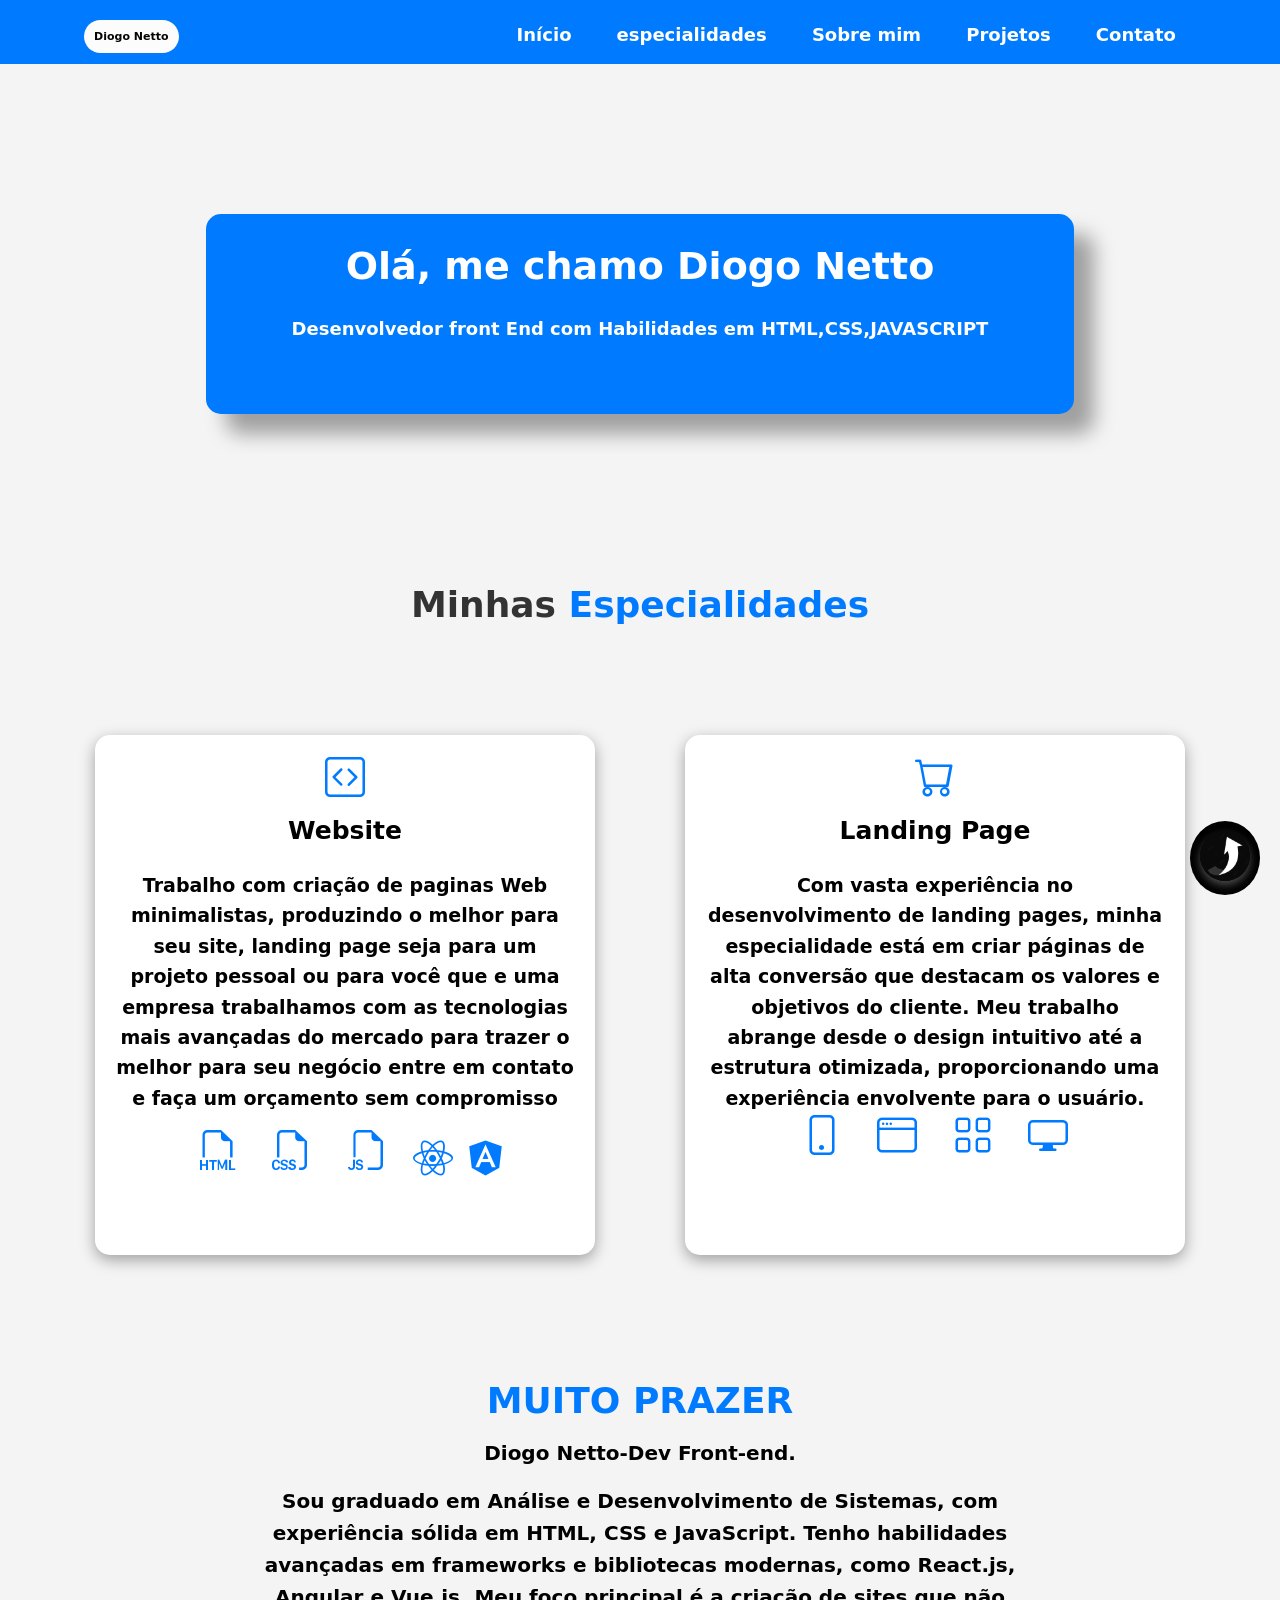
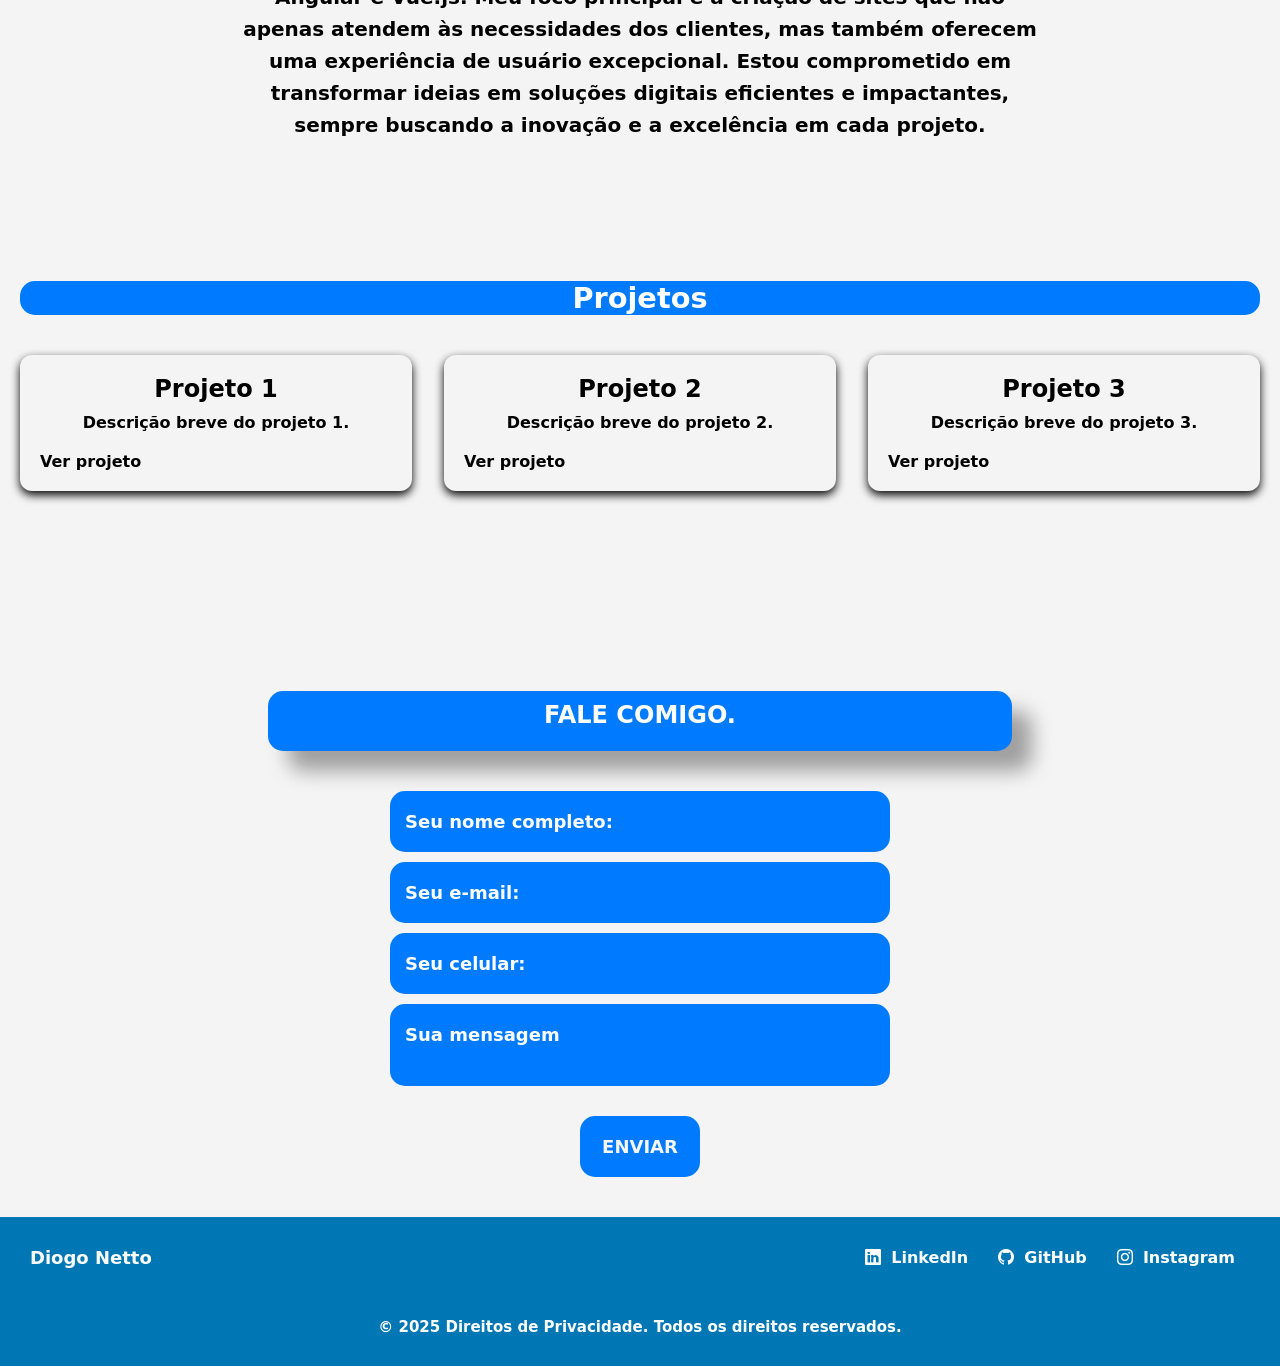
==== index.html @ 12821ee7 "Commit inicial" ====
<!DOCTYPE html>
<html lang="pt-br">
<head>
    <meta charset="UTF-8">
    <meta name="viewport" content="width=device-width, initial-scale=1.0">
    <meta name="description" content="Portfólio de [Seu Nome] - Desenvolvedor Web Front-end especializado em HTML5, CSS3, JavaScript e React">
<meta name="keywords" content="desenvolvedor web, front-end, HTML, CSS, JavaScript, React, portfólio">
<meta name="author" content="[Seu Nome]">

<!-- Open Graph Meta Tags -->
<meta property="og:title" content="Portfólio - [Seu Nome] | Desenvolvedor Web">
<meta property="og:description" content="Conheça meus projetos e habilidades em desenvolvimento web front-end">
<meta property="og:image" content="URL_da_imagem_de_preview">
<meta property="og:url" content="URL_do_seu_portfolio">
<meta property="og:type" content="website">

<!-- Twitter Card Meta Tags -->
<meta name="twitter:card" content="summary_large_image">
<meta name="twitter:title" content="Portfólio - [Seu Nome] | Desenvolvedor Web">
<meta name="twitter:description" content="Conheça meus projetos e habilidades em desenvolvimento web front-end">
<meta name="twitter:image" content="URL_da_imagem_de_preview">
    <link rel="stylesheet" href="https://cdn.jsdelivr.net/npm/bootstrap-icons/font/bootstrap-icons.css">
    <link href="https://cdnjs.cloudflare.com/ajax/libs/font-awesome/6.0.0/css/all.min.css" rel="stylesheet">
    <link rel="stylesheet" href="style.css">
    <title>Portifólio</title>
</head>
<body>
    <header>
        <button id="menu-button" class="menu-button">&#9776</button>
        <nav id="nav-menu" class="nav-menu">
            <a href="index.html">Início</a>
            <a href="#especialidades">especialidades</a>
            <a href="#sobre">Sobre mim</a>
            <a href="#projetos">Projetos</a>
            <a href="#fala">Contato</a><!-- TENTAR COLOCAR UM DROPDOW NO LUGAR DESSA NAV -->
        </nav>
        <div class="principal">
            <div class="logo">
                <a href="index.html">
                    <p>Diogo Netto</p>
                </a>
            </div>
            <div class="menu">
                <a href="index.html">Início</a>
                <a href="#especialidades">especialidades</a>
                <a href="#sobre">Sobre mim</a>
                <a href="#projetos">Projetos</a>
                <a href="#fala">Contato</a>
            </div>
        </div>
    </header>


<main>
        <section class="part1">
            <div class="titulo">
                <div class="texto">
                <h1>Olá, me chamo Diogo Netto</h1>
                <p>Desenvolvedor front End com Habilidades em HTML,CSS,JAVASCRIPT</p>
                </div>
            </div>
        </section>

        <section class="part2" id="especialidades">
            <div class="especialidades">
                <h1>Minhas <span>Especialidades</span></h1>
            </div>
             

        <div class="card-container">
                <div class="card1">
                  <i class="bi bi-code-square"></i>
                  <h3>Website</h3>
                  <p>Trabalho com criação de paginas Web minimalistas, produzindo o melhor para seu site, landing page seja para um projeto pessoal ou para você que e uma empresa trabalhamos com as  tecnologias mais avançadas do mercado para trazer o melhor para seu negócio entre em contato e faça um orçamento sem compromisso </p>
                  <i class="bi bi-filetype-html"></i>
                  <i class="bi bi-filetype-css"></i>
                  <i class="bi bi-filetype-js"></i>
                  <i class="fab fa-react"></i>
                  <i class="fab fa-angular"></i>
                </div>

              <div class="card">
                <div class="card1">
                    <i class="bi bi-cart"></i>
                    <h3>Landing Page</h3>
                    <p>Com vasta experiência no desenvolvimento de landing pages, minha especialidade está em criar páginas de alta conversão que destacam os valores e objetivos do cliente. Meu trabalho abrange desde o design intuitivo até a estrutura otimizada, proporcionando uma experiência envolvente para o usuário.</p>
                    <i class="bi bi-phone"></i>
                    <i class="bi bi-window"></i>
                    <i class="bi bi-grid"></i>
                    <i class="bi bi-display"></i>
                </div>
              </div>
        </div>
        </section>


        <section class="part3" id="sobre">
            <div class="apresentar">
                <h1>MUITO PRAZER</h1>
                <span>Diogo Netto-Dev Front-end.</span>
                <p>Sou graduado em Análise e Desenvolvimento de Sistemas, com experiência sólida em HTML, CSS e JavaScript. Tenho habilidades avançadas em frameworks e bibliotecas modernas, como React.js, Angular e Vue.js. Meu foco principal é a criação de sites que não apenas atendem às necessidades dos clientes, mas também oferecem uma experiência de usuário excepcional. Estou comprometido em transformar ideias em soluções digitais eficientes e impactantes, sempre buscando a inovação e a excelência em cada projeto.</p>
            </div><!--txt-sobre-->
        </section>


 <section id="projetos">
  <div class="container">
    <h2 class="section-title">Projetos</h2>
    <div class="projects-grid">
      <div class="project-item">
        <h3>Projeto 1</h3>
        <p>Descrição breve do projeto 1.</p>
        <a href="https://diogo-netto.github.io/Pagina-de-Login-/" target="_blank" class="project-link">Ver projeto</a>
      </div>
      <div class="project-item">
        <h3>Projeto 2</h3>
        <p>Descrição breve do projeto 2.</p>
        <a href="#" target="_blank" class="project-link">Ver projeto</a>
      </div>
      <div class="project-item">
        <h3>Projeto 3</h3>
        <p>Descrição breve do projeto 3.</p>
        <a href="#" target="_blank" class="project-link">Ver projeto</a>
      </div>
    </div>
  </div>
</section>
                      

        
     <section class="formulario" id="fala">
        <h2>FALE COMIGO.</h2>
        <form action="https://formspree.io/f/xwpkbvpl" method="post">
            <input type="text" name="nome" id="#" placeholder="Seu nome completo:" required>
            <input type="text" name="email" id="#" placeholder="Seu e-mail:" required>
            <input type="text" name="celular" id="#" placeholder="Seu celular:">
            <textarea name="mensagem" id="#" placeholder="Sua mensagem" required></textarea>
            <div class="btn-enviar"><input type="submit" value="ENVIAR"></div>
        </form>
     </section><!--formulario-->
            


  <section class="footer-section">
    <footer class="footer">
        <div class="menu-name">
            <span class="name">Diogo Netto</span>
          </div>

      <div class="social-links">
        <a href="https://www.linkedin.com" target="_blank"  aria-label="LinkedIn"  rel="nooperner nooperner"><i class="bi bi-linkedin"></i>LinkedIn</a>
        <a href="https://github.com" target="_blank"  aria-label="github" rel="nooperner nooperner"><i class="bi bi-github"></i>GitHub</a>
        <a href="#" target="_blank"  aria-label="instagram" rel="nooperner nooperner"><i class="bi bi-instagram"></i>Instagram</a>
      </div>
    </footer>

    <div class="privacy">
      <p>© 2025 Direitos de Privacidade. Todos os direitos reservados.</p>
    </div>
  </section>
 </main>



 <div id="topo">
    <a href="#topo" class="scroll-to">
     <img src="img/setaaa.png" alt="Voltar ao topo">
    </a>
 </div>




    <script src="script.js"></script>
</body>
</html>
---- style.css ----
/* ESTILO GERAL */
* {
    margin: 0;
    padding: 0;
    box-sizing: border-box;
    font-family: system-ui, -apple-system, BlinkMacSystemFont, 'Segoe UI', Roboto, Oxygen, Ubuntu, Cantarell, 'Open Sans', 'Helvetica Neue', sans-serif;
}

body {
    background-color: #007bff;
    min-height: 100vh; /* Garantir que o body ocupe pelo menos 100% da altura da tela */
    
}

body::-webkit-scrollbar {
    width: 0; /* Largura da barra de rolagem vertical */
    height: 0; /* Altura da barra de rolagem horizontal */
}


.principal {
    display: flex;
    justify-content: space-around;
   
}

.logo {
    margin-top: 20px;
    margin-right: 150px;
}

.logo p {
    padding: 10px 10px;
    font-size: 11px;
    font-weight: 600;
    background-color: #fcfcfc;
    border: 0;
    border-radius: 30px;
    cursor: pointer;
    color: rgb(6, 5, 5);
    transition: 0.2s ease;
}


.logo a {
    text-decoration: none;
}


.logo p:hover {
     transform: scale(1.1);
     box-shadow: 0px 0px 8px #1900ff;
     
}




/* Estilo para o menu */
.menu {
    margin-top: 9px; /* Margem superior */
    display: block; /* Ou flex, dependendo do seu layout */
}

.menu a {
    position: relative;
    text-decoration: none;
    color: white;
    font-size: 18px;
    font-weight: 600;
    padding: 15px 20px;
    display: inline-block;
    overflow: hidden; /* Evita que o efeito ultrapasse o link */
}

.menu a span {
    position: absolute;
    bottom: 10px; /* Posiciona a linha na parte inferior do link */
    left: 0;
    width: 0;
    height: 2px; /* Define a altura da linha (horizontal) */
    background-color: white; /* Cor da linha */
    transition: width 0.3s ease, left 0.3s ease; /* Animação suave */
}


/* hamburguer */

.menu-container {
    position: relative;

}

.menu-button {
    font-size: 24px;
    background: none;
    border: none;
    cursor: pointer;
    color: red;
    transition: transform 0.2s ease;
    display: none; /* Ocultar o botão de menu hambúrguer em telas grandes */

}


.menu-button:hover {
    transform: scale(1.1);

}


.nav-menu {
    display: none;
    position: absolute;
    top: 40px;
    left: 0;
    background-color: #1900ff;
    padding: 10px;
    border-radius: 4px;
    box-shadow: 0 4px 15px rgba(0, 0, 0, 0.2);
    list-style-type: none;
    padding: 0;
    margin: 0;
}


.nav-menu a {
    color: yellow;
    text-decoration: none;
    font-weight: bold;
    transition: color 0.3s;
    margin: 10px 0;
   
}

.nav-menu a:hover {
    color: yellow;
    text-decoration: underline;

}



/* part1 */

.titulo {
    margin-top: 110px;
    text-align: center;
    background-color: #007bff;
    border-radius: 15px;
    color: white;
    box-shadow: rgba(0, 0, 0, 0.35) 20px 20px 20px;
    width: 70%; /* Ajuste a largura conforme necessário */
    height: 200px; /* Ajuste a altura conforme necessário */
    margin-left: auto;  /* Alinha o elemento ao centro */
    margin-right: auto;  /* Alinha o elemento ao centro */
}



.texto h1 {
    padding: 30px ;
    font-size: 38px;
    font-weight: 800;
}

.texto p {
    font-size: 18px;
    font-weight: 700;
}







/* Estilo da seção */
section {
    padding: 40px 20px;
    background-color: #f4f4f4; /* Cor de fundo da seção */
}

/* Estilo do título */
.especialidades h1 {
    text-align: center;
    font-size: 36px;
    color: #333;
    margin-bottom: 20px;
    margin-top: 90px;
    font-weight: 800;
}

.especialidades span {
    color: #007bff; /* Destaque para a palavra "Especialidades" */
}





/* Estilização do contêiner principal */
.card-container {
    display: flex;
    justify-content: center;
    gap: 90px;
    flex-wrap: wrap;
    max-width: 1200px;
    margin: 0 auto;
    
}


/* Estilização individual dos cards */
.card1 {
    background-color: #fff; /* Fundo branco */
    border-radius: 15px; /* Borda arredondada */
    width: 500px; /* Largura fixa */
    height: 520px;
    padding: 20px;
    box-shadow: 0 4px 8px rgba(0, 0, 0, 0.1); /* Sombra suave */
    text-align: center; /* Centraliza o conteúdo */
    margin-top: 90px;
    box-shadow: rgba(0, 0, 0, 0.35) 0px 5px 15px;
}


.card1:hover {
    transform: translateY(-10px);
    box-shadow: 0 10px 15px rgba(0, 0, 0, 0.3);
    transition: 0.3s ease-in-out;
}



.card1 i {
    font-size: 40px; /* Define o tamanho dos ícones */
    color: #007bff; /* Define a cor padrão dos ícones */
    margin: 10px 5px; /* Adiciona margem ao redor dos ícones */
    vertical-align: middle; /* Alinha os ícones ao texto */
    margin-top: 25px;
  }

/* Títulos dos cards */
.card1 h3 {
    font-size: 25px;
    font-weight: bold;
    margin-bottom: 25px;
    margin-top: 15px;
}

/* Texto dos cards */
.card1 p {
    font-size: 19px;
    line-height: 1.6;
    color: #000000;
    font-weight: 600;
}




/* part 3 apresentar */
/* Estilo para a seção part3 */
.apresentar {
    text-align: center;
    margin-top: 45px;
    padding: 0 20px; /* Para evitar que o texto fique muito próximo das bordas */
}

.apresentar span {
    font-size: 20px;
    font-weight: 700;
}

.apresentar h1 {
    font-size: 36px;
    color: #007bff; /* Azul */
    margin-bottom: 20px; /* Espaço entre o título e os elementos abaixo */
    font-weight: 800;
}

.apresentar p {
    font-size: 20px;
    line-height: 1.6; /* Para melhorar a leitura */
    margin: 20px auto; /* Espaço no topo e na parte inferior */
    max-width: 800px; /* Limita a largura do texto para que não se estenda muito */
    color: #000000; /* Cor para facilitar a leitura */
    font-weight: 600;
}





/* SEÇÃO DE PROJETOS */
#projetos {
  padding: 80px 20px;

}

#projetos .section-title {
  font-size: 1.8rem;
  text-align: center;
  margin-bottom: 40px;
}

.projects-grid {
  display: grid;
  grid-template-columns: repeat(auto-fit, minmax(280px, 1fr));
  gap: 2rem;
}

.project-item {
  background: var(--card-bg);
  padding: 20px;
  border-radius: 12px;
  box-shadow: 0 4px 10px rgb(0, 0, 0);
  transition: transform 0.3s ease, box-shadow 0.3s ease;
  opacity: 0;
  transform: translateY(30px);
}

.project-item.animate-in {
  opacity: 1;
  transform: translateY(0);
}

 h2 {
  background-color: #007bff;
  border-radius: 15px;
  color: white;
}

.project-item h3 {
  text-align: center;
  margin-top: 0;
  font-size: 1.5rem;
  font-weight: 900;
   
}

.project-item p {
  text-align: center;
  margin: 10px 0;
  font-size: 1rem;
  color: var(--text-muted);
  font-weight: 700;
}

.project-link {
  display: inline-block;
  margin-top: 10px;
  color: var(--accent);
  text-decoration: none;
  font-weight: bold;
}

.project-link:hover {
  text-decoration: underline;
}





.formulario h2 {
    background-color: #007bff;
    border-radius: 15px;
    color: white;
    box-shadow: rgba(0, 0, 0, 0.35) 20px 20px 20px;
    width: 60%; /* Ajuste a largura conforme necessário */
    height: 60px; /* Ajuste a altura conforme necessário */
    margin-left: auto;  /* Alinha o elemento ao centro */
    margin-right: auto;  /* Alinha o elemento ao centro */
    margin-top: 80px;
}


.formulario h2 {
    text-align: center;
     padding: 10px;
}



form {
    max-width: 500px;
    margin: 0 auto;
    display: flex;
    justify-content: center;
    flex-direction: column;
    gap: 10px;
    margin-top: 40px;
}



form input,
form textarea {
    width: 100%;
    background-color: #007bff;
    border: 0;
    outline: 0;
    padding: 20px 15px;
    border-radius: 15px;
    color: #f8f6f6;
    font-size: 18px;
}





form textarea {
    resize: none;
    max-height: 200px;
    color: white;
}

textarea::placeholder {
   color: #fff; /* Cor branca */
   opacity: 1; /* Garante visibilidade total */
   font-weight: 600;
}



form .btn-enviar {
    margin-top: 20px;
    text-align: center;
}

form .btn-enviar input {
    width: 120px;
    background-color: #007bff;
    color: #f7f7f7;
    font-weight: 700;
    cursor: pointer;
    transition: .2s;
}



input::placeholder {
     color: #fff; /* Define a cor branca */
     opacity: 1; /* Garante que o texto do placeholder seja visível */
     font-weight: 600;
}





  .footer-section {
    background-color: #0077b5;
    padding: 30px;
  }
  
  .footer {
    display: flex;
    justify-content: space-between;
    align-items: center;
    flex-wrap: wrap;
  }
  
  .social-links a {
    margin-right: 15px;
    text-decoration: none;
    color:white;
    font-size: 16px;
    font-weight: bold;
  }
  
  .social-links a:hover {
    color: #000000; /* Cor do hover, ajustável */
  }
  
  .menu-name {
    display: flex;
    align-items: center;
  }
  
  .name {
    font-size: 18px;
    font-weight: bold;
    margin-right: 50px;
    color: #fff;
  }
  

.name:hover {
    color: #020202; /* Cor do hover */
  }
 

  .privacy {
    text-align: center;
    margin-top: 50px;
    font-size: 15px;
    color:#fff;
    font-weight: bold;
  }
  

.bi {
    padding: 10px;
} 



  
/* Estiliza o link da seta */
.scroll-to {
    position: fixed;
    bottom: 5px;
    right: 20px;  
    z-index: 1000; 
    background-color: #000; 
    border-radius: 50%; 
    padding: 10px; 
    text-align: center;
}

/* Estiliza a imagem da seta */
.scroll-to img {
    width: 40px; 
    height: auto;
    filter: invert(100%) brightness(100%); 
}



#topo img {
    width: 50px;
    height: 50px;
    border-radius: 50%;
    box-shadow: 0px 4px 8px rgba(0, 0, 0, 0.3);
    transition: transform 0.3s ease;
}

#topo img:hover {
    transform: scale(1.2);
}












/* Media Query para telas menores (480px ou menos) */
@media (max-width: 480px) {


    body {
        min-height: 100vh; /* Garantir que o body ocupe pelo menos toda a altura da tela */
    }



    .logo p {
        font-size: 14px;
        margin-bottom: 10px;
    
    }

    .menu {
        display: none; /* Oculta o menu desktop */
    }

    #menu-button {
        display: block; /* Garante que o botão hambúrguer fique visível */
    }

    .titulo {
        width: 100%;
        height: auto;
        padding: 20px;
        box-sizing: border-box;
        text-align: center;
        overflow: hidden; /* Garante que o conteúdo não ultrapasse o container */
    }

    .texto h1 {
        font-size: 24px;
        word-wrap: break-word; /* Evita que palavras longas ultrapassem o limite */
    }

    .texto p {
        font-size: 16px;
    }

    .especialidades h1 {
        font-size: 20px;
    }

    .card-container {
        flex-direction: column;
        gap: 20px;
    }

    .card1 {
        width: 100%;
        padding: 15px;
        box-sizing: border-box;
    }

    .card1 i {
        font-size: 24px;
        text-align: center;
    }
    


    .formulario {
        padding: 20px;
        box-sizing: border-box;
    }

    .formulario h2 {
        font-size: 20px;
        text-align: center;
    }

    .formulario form input, 
    .formulario form textarea {
        width: 100%;
        margin-bottom: 10px;
        font-size: 14px;
    }

    .footer-section {
        background-color: #007bff;
        color: #fff;
        padding: 20px;
        text-align: center;
        clear: both;
        font-size: 14px;
        border-top: 2px solid #0056b3; /* Adiciona uma linha superior para destaque */
    }
    
    .footer-section .social-links {
        display: flex;
        justify-content: center;
        gap: 20px; /* Espaçamento entre os ícones */
        margin-top: 10px;
    }
    
    .footer-section .social-links a {
        font-size: 20px;
        color: #fff;
        transition: transform 0.3s, color 0.3s;
    }
    
    .footer-section .social-links a:hover {
        transform: scale(1.2); /* Aumenta o tamanho do ícone ao passar o mouse */
    }
    
   
    

}









/* Media Query para telas médias (768px ou menos) */
@media (max-width: 768px) {


    body {
        min-height: 100vh; /* Garantir que o body ocupe pelo menos toda a altura da tela */
    
    }

    
    header .principal {
        flex-direction: row;
        justify-content: space-between;
        padding: 0 10px;
    }

    .menu {
        display: none; /* Oculta o menu desktop */
    }

    #menu-button {
        display: block; /* Garante que o botão hambúrguer fique visível */
    }

    .titulo {
        width: 100%;
        padding: 30px;
        text-align: center;
        box-sizing: border-box;
        overflow: hidden; /* Evita conteúdo ultrapassar limites */
    }

    .texto h1 {
        font-size: 28px;
        word-wrap: break-word;
    }

    .especialidades h1 {
        font-size: 24px;
    }

    .card-container {
        flex-direction: row;
        flex-wrap: wrap;
        gap: 20px;
    }

    .card1 {
        width: 100%;
        padding: 15px;
        box-sizing: border-box;
    }

    .card1 i {
        font-size: 28px;
        text-align: center;
    }

  


    .formulario {
        padding: 30px;
        box-sizing: border-box;
    }

    .formulario h2 {
        font-size: 20px;
        text-align: center;
    }

    .formulario form input, 
    .formulario form textarea {
        width: 100%;
        margin-bottom: 10px;
        font-size: 16px;
    }



    .footer-section {
        background-color: #007bff;
        color: #fff;
        padding: 20px;
        text-align: center;
        clear: both;
        font-size: 14px;
        border-top: 2px solid #0056b3; /* Adiciona uma linha superior para destaque */
    }
    
    .footer-section .social-links {
        display: flex;
        justify-content: center;
        gap: 20px; /* Espaçamento entre os ícones */
        margin-top: 10px;
    }
    
    .footer-section .social-links a {
        font-size: 20px;
        color: #fff;
        transition: transform 0.3s, color 0.3s;
    }
    
    .footer-section .social-links a:hover {
        transform: scale(1.2); /* Aumenta o tamanho do ícone ao passar o mouse */
    }
    

    #topo img {
        width: 30px; /* Diminui o tamanho na media query */
        height: auto; /* Mantém a proporção */
        
    }

    #topo {
        margin-bottom: 20px;
    }
    
}





/* RESPONSIVIDADE MENU DE HAMBURGUER */
/* Exibição para celulares */
@media (max-width: 768px) {
    .nav-menu {
        display: flex; /* Ativa o flexbox */
        flex-direction: column; /* Organiza os itens em coluna */
        align-items: center; /* Centraliza os itens */
        width: auto; /* Ajuste automático para o conteúdo */
        min-width: 150px; /* Garante espaço suficiente */
        white-space: nowrap; /* Impede quebra de linha */
        margin-left: 250px;
        margin-top: 18px;
        
        
    }

    .nav-menu a {
        display: block; /* Mantém os links um abaixo do outro */
        padding: 5px 10px; /* Ajusta o espaçamento */
        ;
        width: 100%; /* Faz os links ocuparem toda a largura */
        text-align: center; /* Centraliza o texto */
        color: white;
    }

    .menu-button {
        position: absolute;
        top: 20px;
        left: 375px; /* Move o ícone do menu para a esquerda */
        color: white;
    }
}
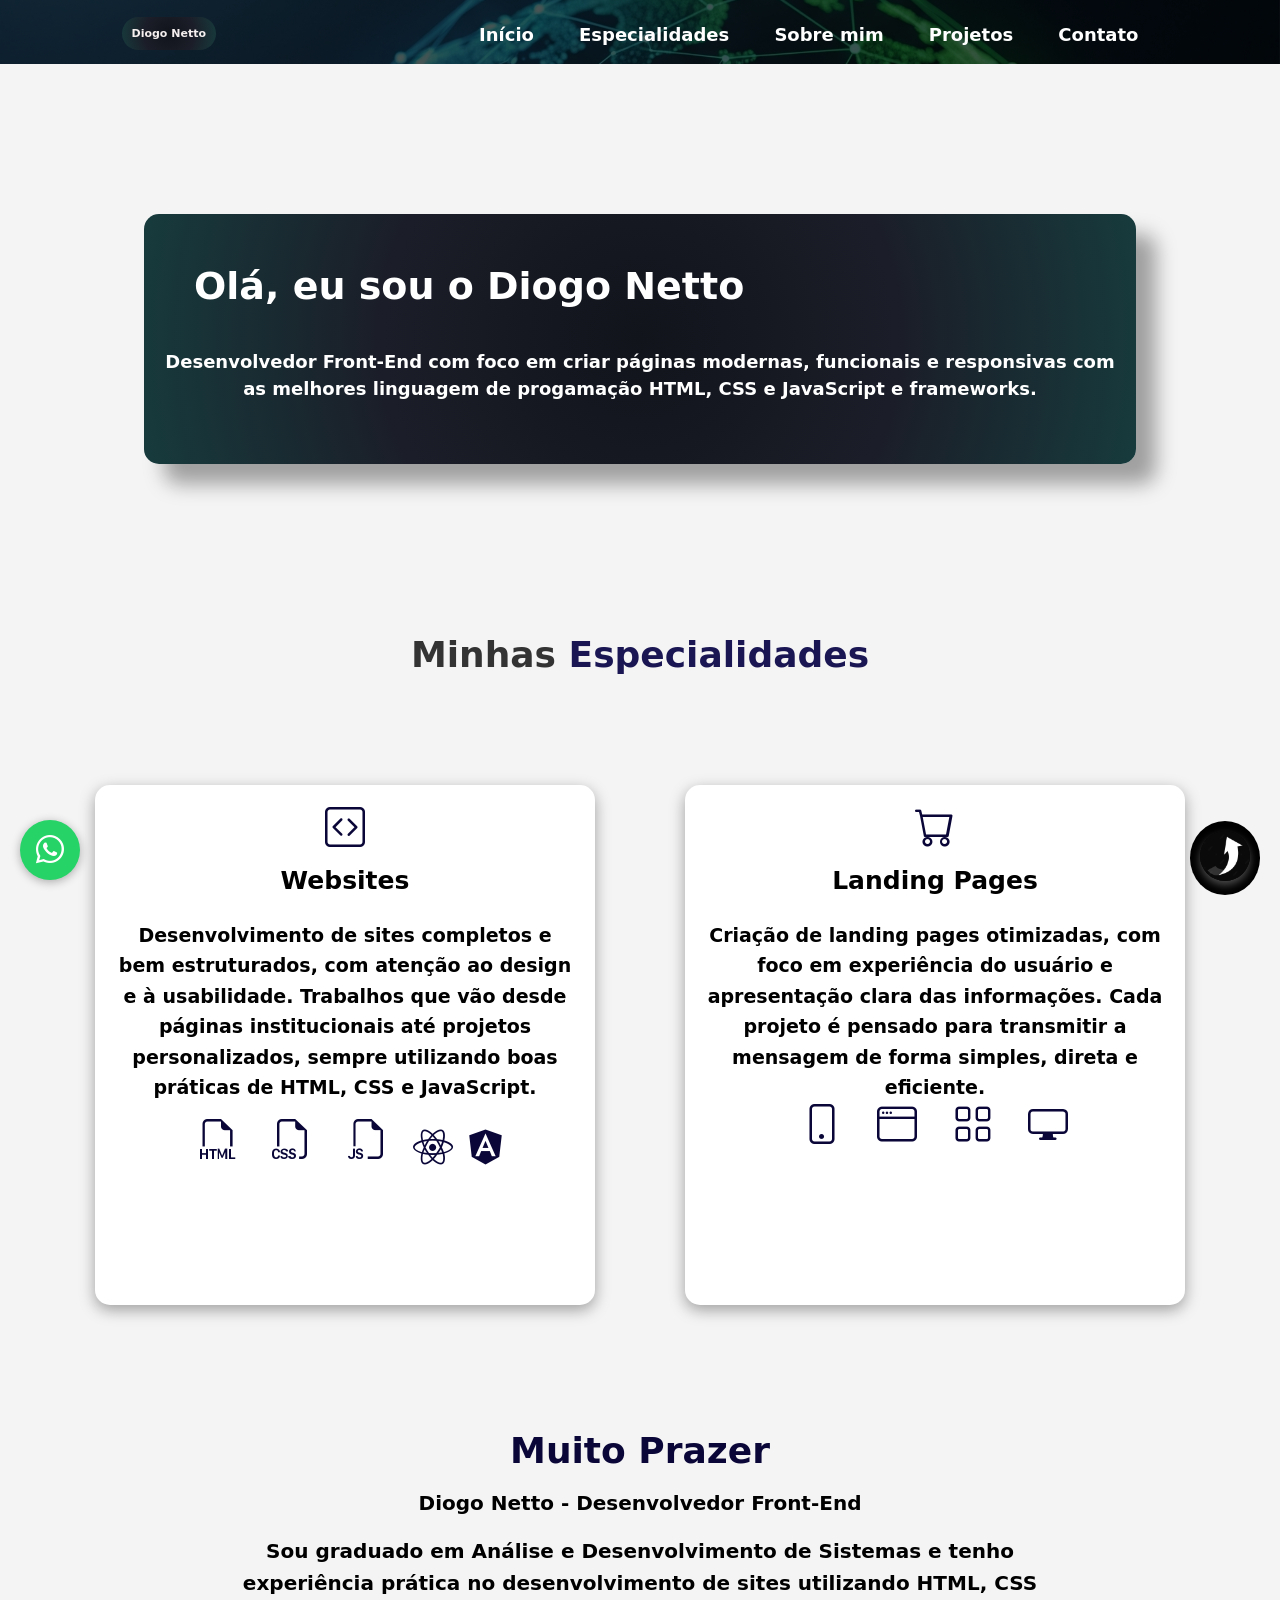
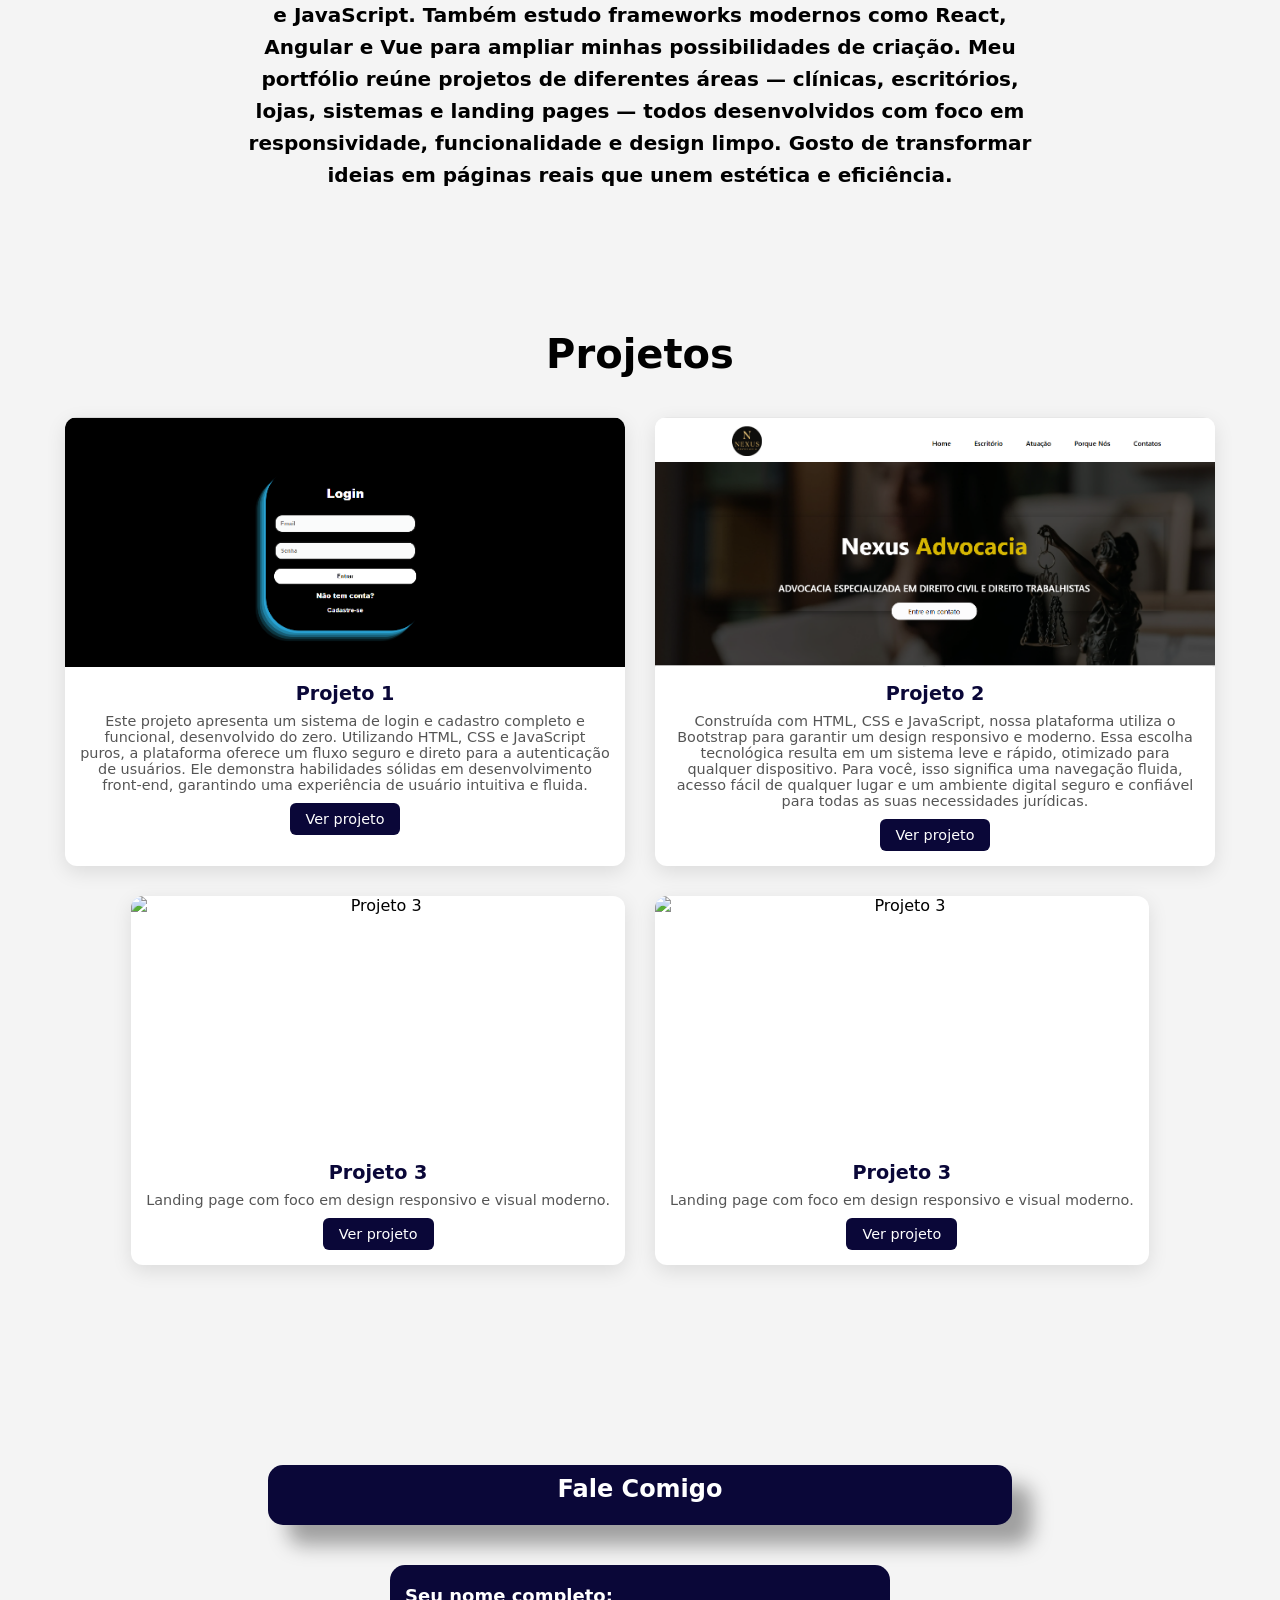
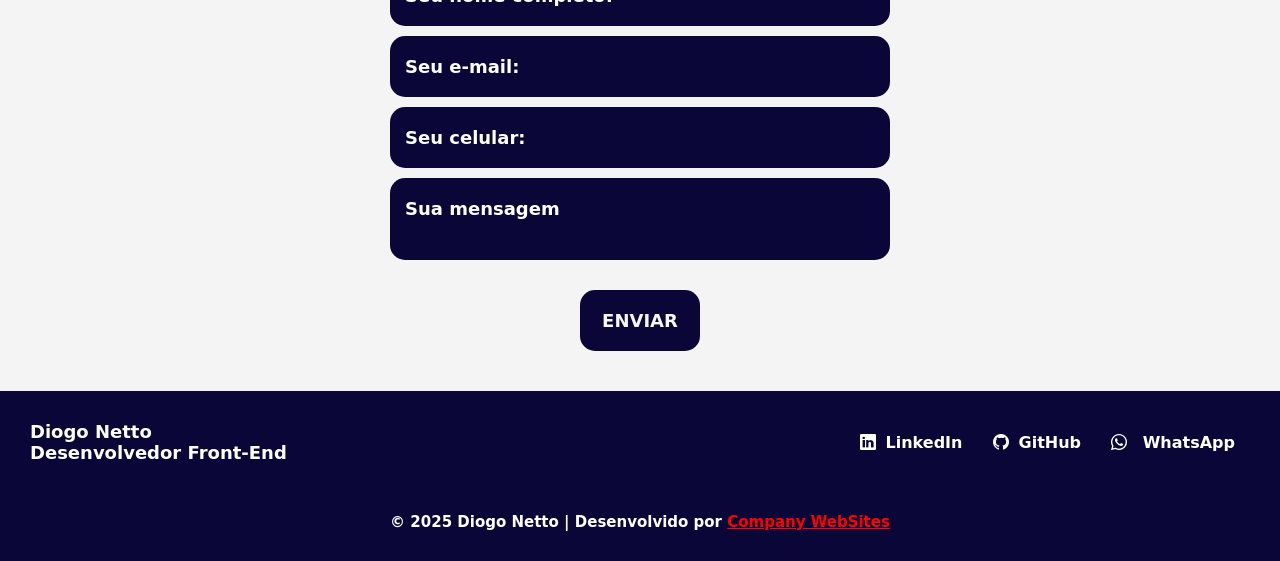
==== commit c1d53edd: "Primeiro commit do portfólio pessoal" ====
--- a/index.html
+++ b/index.html
@@ -3,36 +3,37 @@
 <head>
     <meta charset="UTF-8">
     <meta name="viewport" content="width=device-width, initial-scale=1.0">
-    <meta name="description" content="Portfólio de [Seu Nome] - Desenvolvedor Web Front-end especializado em HTML5, CSS3, JavaScript e React">
-<meta name="keywords" content="desenvolvedor web, front-end, HTML, CSS, JavaScript, React, portfólio">
-<meta name="author" content="[Seu Nome]">
-
-<!-- Open Graph Meta Tags -->
-<meta property="og:title" content="Portfólio - [Seu Nome] | Desenvolvedor Web">
-<meta property="og:description" content="Conheça meus projetos e habilidades em desenvolvimento web front-end">
-<meta property="og:image" content="URL_da_imagem_de_preview">
-<meta property="og:url" content="URL_do_seu_portfolio">
-<meta property="og:type" content="website">
-
-<!-- Twitter Card Meta Tags -->
-<meta name="twitter:card" content="summary_large_image">
-<meta name="twitter:title" content="Portfólio - [Seu Nome] | Desenvolvedor Web">
-<meta name="twitter:description" content="Conheça meus projetos e habilidades em desenvolvimento web front-end">
-<meta name="twitter:image" content="URL_da_imagem_de_preview">
+    <meta name="description" content="Portfólio de Diogo Netto - Desenvolvedor Front-end com experiência em HTML, CSS e JavaScript.">
+    <meta name="keywords" content="desenvolvedor web, front-end, HTML, CSS, JavaScript, React, portfólio">
+    <meta name="author" content="Diogo Netto">
+
+    <!-- Open Graph Meta Tags -->
+    <meta property="og:title" content="Portfólio - Diogo Netto | Desenvolvedor Front-End">
+    <meta property="og:description" content="Conheça meus projetos e habilidades em desenvolvimento front-end.">
+    <meta property="og:image" content="URL_da_imagem_de_preview">
+    <meta property="og:url" content="URL_do_seu_portfolio">
+    <meta property="og:type" content="website">
+
+    <!-- Twitter Card Meta Tags -->
+    <meta name="twitter:card" content="summary_large_image">
+    <meta name="twitter:title" content="Portfólio - Diogo Netto | Desenvolvedor Front-End">
+    <meta name="twitter:description" content="Conheça meus projetos e habilidades em desenvolvimento front-end.">
+    <meta name="twitter:image" content="URL_da_imagem_de_preview">
+
     <link rel="stylesheet" href="https://cdn.jsdelivr.net/npm/bootstrap-icons/font/bootstrap-icons.css">
     <link href="https://cdnjs.cloudflare.com/ajax/libs/font-awesome/6.0.0/css/all.min.css" rel="stylesheet">
     <link rel="stylesheet" href="style.css">
-    <title>Portifólio</title>
+    <title>Portfólio</title>
 </head>
 <body>
     <header>
         <button id="menu-button" class="menu-button">&#9776</button>
         <nav id="nav-menu" class="nav-menu">
             <a href="index.html">Início</a>
-            <a href="#especialidades">especialidades</a>
+            <a href="#especialidades">Especialidades</a>
             <a href="#sobre">Sobre mim</a>
             <a href="#projetos">Projetos</a>
-            <a href="#fala">Contato</a><!-- TENTAR COLOCAR UM DROPDOW NO LUGAR DESSA NAV -->
+            <a href="#fala">Contato</a>
         </nav>
         <div class="principal">
             <div class="logo">
@@ -42,7 +43,7 @@
             </div>
             <div class="menu">
                 <a href="index.html">Início</a>
-                <a href="#especialidades">especialidades</a>
+                <a href="#especialidades">Especialidades</a>
                 <a href="#sobre">Sobre mim</a>
                 <a href="#projetos">Projetos</a>
                 <a href="#fala">Contato</a>
@@ -55,8 +56,8 @@
         <section class="part1">
             <div class="titulo">
                 <div class="texto">
-                <h1>Olá, me chamo Diogo Netto</h1>
-                <p>Desenvolvedor front End com Habilidades em HTML,CSS,JAVASCRIPT</p>
+                <h1>Olá, eu sou o Diogo Netto</h1>
+                <p>Desenvolvedor Front-End com foco em criar páginas modernas, funcionais e responsivas com as melhores linguagem de progamação HTML, CSS e JavaScript e frameworks.</p>
                 </div>
             </div>
         </section>
@@ -66,12 +67,11 @@
                 <h1>Minhas <span>Especialidades</span></h1>
             </div>
              
-
         <div class="card-container">
                 <div class="card1">
                   <i class="bi bi-code-square"></i>
-                  <h3>Website</h3>
-                  <p>Trabalho com criação de paginas Web minimalistas, produzindo o melhor para seu site, landing page seja para um projeto pessoal ou para você que e uma empresa trabalhamos com as  tecnologias mais avançadas do mercado para trazer o melhor para seu negócio entre em contato e faça um orçamento sem compromisso </p>
+                  <h3>Websites</h3>
+                  <p>Desenvolvimento de sites completos e bem estruturados, com atenção ao design e à usabilidade. Trabalhos que vão desde páginas institucionais até projetos personalizados, sempre utilizando boas práticas de HTML, CSS e JavaScript.</p>
                   <i class="bi bi-filetype-html"></i>
                   <i class="bi bi-filetype-css"></i>
                   <i class="bi bi-filetype-js"></i>
@@ -82,8 +82,8 @@
               <div class="card">
                 <div class="card1">
                     <i class="bi bi-cart"></i>
-                    <h3>Landing Page</h3>
-                    <p>Com vasta experiência no desenvolvimento de landing pages, minha especialidade está em criar páginas de alta conversão que destacam os valores e objetivos do cliente. Meu trabalho abrange desde o design intuitivo até a estrutura otimizada, proporcionando uma experiência envolvente para o usuário.</p>
+                    <h3>Landing Pages</h3>
+                    <p>Criação de landing pages otimizadas, com foco em experiência do usuário e apresentação clara das informações. Cada projeto é pensado para transmitir a mensagem de forma simples, direta e eficiente.</p>
                     <i class="bi bi-phone"></i>
                     <i class="bi bi-window"></i>
                     <i class="bi bi-grid"></i>
@@ -96,40 +96,77 @@
 
         <section class="part3" id="sobre">
             <div class="apresentar">
-                <h1>MUITO PRAZER</h1>
-                <span>Diogo Netto-Dev Front-end.</span>
-                <p>Sou graduado em Análise e Desenvolvimento de Sistemas, com experiência sólida em HTML, CSS e JavaScript. Tenho habilidades avançadas em frameworks e bibliotecas modernas, como React.js, Angular e Vue.js. Meu foco principal é a criação de sites que não apenas atendem às necessidades dos clientes, mas também oferecem uma experiência de usuário excepcional. Estou comprometido em transformar ideias em soluções digitais eficientes e impactantes, sempre buscando a inovação e a excelência em cada projeto.</p>
-            </div><!--txt-sobre-->
+                <h1>Muito Prazer</h1>
+                <span>Diogo Netto - Desenvolvedor Front-End</span>
+                <p>Sou graduado em Análise e Desenvolvimento de Sistemas e tenho experiência prática no desenvolvimento de sites utilizando HTML, CSS e JavaScript. Também estudo frameworks modernos como React, Angular e Vue para ampliar minhas possibilidades de criação. Meu portfólio reúne projetos de diferentes áreas — clínicas, escritórios, lojas, sistemas e landing pages — todos desenvolvidos com foco em responsividade, funcionalidade e design limpo. Gosto de transformar ideias em páginas reais que unem estética e eficiência.</p>
+            </div>
         </section>
 
-
- <section id="projetos">
+<section id="projetos">
   <div class="container">
     <h2 class="section-title">Projetos</h2>
+
     <div class="projects-grid">
-      <div class="project-item">
-        <h3>Projeto 1</h3>
-        <p>Descrição breve do projeto 1.</p>
-        <a href="https://diogo-netto.github.io/Pagina-de-Login-/" target="_blank" class="project-link">Ver projeto</a>
-      </div>
-      <div class="project-item">
-        <h3>Projeto 2</h3>
-        <p>Descrição breve do projeto 2.</p>
-        <a href="#" target="_blank" class="project-link">Ver projeto</a>
-      </div>
-      <div class="project-item">
-        <h3>Projeto 3</h3>
-        <p>Descrição breve do projeto 3.</p>
-        <a href="#" target="_blank" class="project-link">Ver projeto</a>
+      <!-- Projeto 1 -->
+      <div class="project-card">
+        <div class="project-img-wrapper">
+          <img src="img/Captura de tela 2025-09-21 200136.png" alt="Projeto 1" class="project-image" data-image="img/Captura de tela 2025-07-18 214011.png">
+        </div>
+        <div class="project-info">
+          <h3>Projeto 1</h3>
+          <p>Este projeto apresenta um sistema de login e cadastro completo e funcional, desenvolvido do zero. Utilizando HTML, CSS e JavaScript puros, a plataforma oferece um fluxo seguro e direto para a autenticação de usuários. Ele demonstra habilidades sólidas em desenvolvimento front-end, garantindo uma experiência de usuário intuitiva e fluida.</p>
+          <a href="https://diogo-netto.github.io/Pagina-de-Login-/" target="_blank" class="project-link">Ver projeto</a>
+        </div>
+      </div>
+
+      <!-- Projeto 2 -->
+      <div class="project-card">
+        <div class="project-img-wrapper">
+          <img src="img/Captura de tela 2025-09-21 193750.png" alt="Projeto 2" class="project-image" data-image="img/projeto2.jpg">
+        </div>
+        <div class="project-info">
+          <h3>Projeto 2</h3>
+          <p>Construída com HTML, CSS e JavaScript, nossa plataforma utiliza o Bootstrap para garantir um design responsivo e moderno. Essa escolha tecnológica resulta em um sistema leve e rápido, otimizado para qualquer dispositivo. Para você, isso significa uma navegação fluida, acesso fácil de qualquer lugar e um ambiente digital seguro e confiável para todas as suas necessidades jurídicas.</p>
+          <a href="https://diogo-netto.github.io/Projeto-Advocacia/" target="_blank" class="project-link">Ver projeto</a>
+        </div>
+      </div>
+
+      <!-- Projeto 3 -->
+      <div class="project-card">
+        <div class="project-img-wrapper">
+          <img src="img/Design sem nome.png" alt="Projeto 3" class="project-image" data-image="img/projeto3.jpg">
+        </div>
+        <div class="project-info">
+          <h3>Projeto 3</h3>
+          <p>Landing page com foco em design responsivo e visual moderno.</p>
+          <a href="#" target="_blank" class="project-link">Ver projeto</a>
+        </div>
+      </div>
+
+
+      <div class="project-card">
+        <div class="project-img-wrapper">
+          <img src="img/Design sem nome.png" alt="Projeto 3" class="project-image" data-image="img/projeto3.jpg">
+        </div>
+        <div class="project-info">
+          <h3>Projeto 3</h3>
+          <p>Landing page com foco em design responsivo e visual moderno.</p>
+          <a href="#" target="_blank" class="project-link">Ver projeto</a>
+        </div>
       </div>
     </div>
   </div>
+
+  <!-- Modal -->
+  <div id="modal" class="modal">
+    <span class="modal-close">&times;</span>
+    <img class="modal-content" id="modal-image">
+  </div>
 </section>
-                      
-
-        
+
+
      <section class="formulario" id="fala">
-        <h2>FALE COMIGO.</h2>
+        <h2>Fale Comigo</h2>
         <form action="https://formspree.io/f/xwpkbvpl" method="post">
             <input type="text" name="nome" id="#" placeholder="Seu nome completo:" required>
             <input type="text" name="email" id="#" placeholder="Seu e-mail:" required>
@@ -137,30 +174,38 @@
             <textarea name="mensagem" id="#" placeholder="Sua mensagem" required></textarea>
             <div class="btn-enviar"><input type="submit" value="ENVIAR"></div>
         </form>
-     </section><!--formulario-->
-            
+     </section>
 
 
   <section class="footer-section">
     <footer class="footer">
         <div class="menu-name">
-            <span class="name">Diogo Netto</span>
+            <span class="name">Diogo Netto<br>Desenvolvedor Front-End</span>
           </div>
 
       <div class="social-links">
         <a href="https://www.linkedin.com" target="_blank"  aria-label="LinkedIn"  rel="nooperner nooperner"><i class="bi bi-linkedin"></i>LinkedIn</a>
         <a href="https://github.com" target="_blank"  aria-label="github" rel="nooperner nooperner"><i class="bi bi-github"></i>GitHub</a>
-        <a href="#" target="_blank"  aria-label="instagram" rel="nooperner nooperner"><i class="bi bi-instagram"></i>Instagram</a>
+        <a id="btn-whatsapp" href="#" target="_blank" aria-label="whatsapp" rel="noopener noreferrer"><i class="bi bi-whatsapp"></i> WhatsApp</a>
+
+<script>
+  const phone = '5532998237962'; // sem '+' e sem espaços
+  const message = 'Olá, gostaria de um orçamento.'; // texto que quer enviar
+  const encoded = encodeURIComponent(message);
+  const url = `https://wa.me/${phone}?text=${encoded}`;
+
+  const a = document.getElementById('btn-whatsapp');
+  a.href = url;
+</script>
+
       </div>
     </footer>
 
     <div class="privacy">
-      <p>© 2025 Direitos de Privacidade. Todos os direitos reservados.</p>
+      <p>© 2025 Diogo Netto | Desenvolvido por <a href="#" target="_blank">Company WebSites</a></p>
     </div>
   </section>
  </main>
-
-
 
  <div id="topo">
     <a href="#topo" class="scroll-to">
@@ -168,9 +213,15 @@
     </a>
  </div>
 
-
+ <a href="https://wa.me/5532998237962?text=Olá, gostaria de um orçamento." 
+   class="whatsapp-float" 
+   target="_blank" 
+   aria-label="WhatsApp" 
+   rel="noopener noreferrer">
+   <i class="bi bi-whatsapp"></i>
+</a>
 
 
     <script src="script.js"></script>
 </body>
-</html>+</html>
--- a/style.css
+++ b/style.css
@@ -4,12 +4,40 @@
     padding: 0;
     box-sizing: border-box;
     font-family: system-ui, -apple-system, BlinkMacSystemFont, 'Segoe UI', Roboto, Oxygen, Ubuntu, Cantarell, 'Open Sans', 'Helvetica Neue', sans-serif;
+    
 }
 
 body {
-    background-color: #007bff;
-    min-height: 100vh; /* Garantir que o body ocupe pelo menos 100% da altura da tela */
-    
+    content: ""; /* Essencial para pseudoelementos */
+    position: absolute;
+    top: 0;
+    left: 0;
+    width: 100%;
+    height: 100%;
+    min-height: 100vh;
+    background-image: url('img/Gemini_Generated_Image_gkbb0qgkbb0qgkbb.png'); /* Substitua pelo link da imagem */
+    background-repeat: no-repeat;
+    background-position: center center; /* Centraliza a imagem */
+    background-attachment: fixed; /* Mantém a imagem fixa ao rolar */
+    background-size: cover; /* Faz a imagem cobrir todo o espaço */
+    z-index: -1;
+    background-color: rgba(0, 0, 0, 0.671); 
+    background-blend-mode: multiply;
+}
+
+body::before {
+    content: ""; /* Essencial para pseudoelementos */
+    position: absolute;
+    top: 0;
+    left: 0;
+    width: 100%;
+    height: 100%;
+    background-image: url('URL_DA_SUA_IMAGEM');
+    background-repeat: no-repeat;
+    background-position: center center;
+    background-attachment: fixed;
+    background-size: cover;
+   
 }
 
 body::-webkit-scrollbar {
@@ -23,36 +51,57 @@
     justify-content: space-around;
    
 }
-
-.logo {
-    margin-top: 20px;
-    margin-right: 150px;
-}
-
 .logo p {
+    top: 17px;
     padding: 10px 10px;
     font-size: 11px;
     font-weight: 600;
-    background-color: #fcfcfc;
+    background: radial-gradient(circle at center, #11141B 0%, #1B1D28 50%, #173B3D 100%);
     border: 0;
     border-radius: 30px;
     cursor: pointer;
-    color: rgb(6, 5, 5);
-    transition: 0.2s ease;
-}
-
+    color: rgb(245, 239, 239);
+    transition: transform 0.2s ease, box-shadow 0.2s ease;
+    position: relative; /* ESSENCIAL para a animação do raio */
+    overflow: hidden; /* Garante que o raio fique dentro do botão */
+    z-index: 1; /* Garante que o conteúdo do botão fique acima do raio */
+}
+
+/* Efeito de hover */
+.logo p:hover {
+    transform: scale(1.05); /* Um zoom mais sutil para o botão */
+    box-shadow: 0px 0px 8px #111111;
+    background: radial-gradient(circle at center, #1B1D28 0%, #2A2F3D 50%, #294D50 100%); /* Um gradiente um pouco mais claro */
+}
+
+/* O "Raio" - Pseudoelemento */
+.logo p::after {
+    content: '';
+    position: absolute;
+    bottom: 0;
+    width: 100%;
+    height: 2px; /* A espessura do raio é menor para um botão */
+    background: linear-gradient(to right, transparent, #00BFFF, transparent);
+    animation: shineEffect 2s linear infinite; /* Animação mais rápida que a do título */
+    z-index: 0; /* Garante que o raio fique por baixo do texto */
+}
 
 .logo a {
-    text-decoration: none;
-}
-
-
-.logo p:hover {
-     transform: scale(1.1);
-     box-shadow: 0px 0px 8px #1900ff;
-     
-}
-
+     text-decoration: none;
+}
+
+/* Definição da animação do "raio" */
+@keyframes shineEffect {
+    0% {
+        left: -100%;
+    }
+    50% {
+        left: 0%;
+    }
+    100% {
+        left: 100%;
+    }
+}
 
 
 
@@ -114,7 +163,6 @@
     position: absolute;
     top: 40px;
     left: 0;
-    background-color: #1900ff;
     padding: 10px;
     border-radius: 4px;
     box-shadow: 0 4px 15px rgba(0, 0, 0, 0.2);
@@ -125,7 +173,6 @@
 
 
 .nav-menu a {
-    color: yellow;
     text-decoration: none;
     font-weight: bold;
     transition: color 0.3s;
@@ -134,26 +181,67 @@
 }
 
 .nav-menu a:hover {
-    color: yellow;
     text-decoration: underline;
 
 }
 
 
-
 /* part1 */
-
 .titulo {
     margin-top: 110px;
-    text-align: center;
-    background-color: #007bff;
+    background: radial-gradient(circle at center, #11141B 0%, #1B1D28 50%, #173B3D 100%);
     border-radius: 15px;
     color: white;
     box-shadow: rgba(0, 0, 0, 0.35) 20px 20px 20px;
-    width: 70%; /* Ajuste a largura conforme necessário */
-    height: 200px; /* Ajuste a altura conforme necessário */
-    margin-left: auto;  /* Alinha o elemento ao centro */
-    margin-right: auto;  /* Alinha o elemento ao centro */
+    width: 80%; /* Ajuste a largura conforme necessário */
+    height: 250px; /* Ajuste a altura conforme necessário */
+    margin-left: auto;   
+    margin-right: auto;  
+    position: relative; 
+    overflow: hidden; 
+    padding: 20px; /* Reduzi o padding para um valor único */
+    display: flex; 
+    flex-direction: column;
+    align-items: center; /* ISSO VAI RESOLVER O PROBLEMA */
+}
+
+/* Estilo para o título principal dentro do .titulo */
+.titulo h1 { 
+    font-size: 2.5em; 
+    margin: 0; /* Remove a margem padrão para evitar espaços extras */
+}
+
+/* Estilo para o parágrafo dentro do .titulo */
+.titulo p { 
+    font-size: 1.2em; 
+    line-height: 1.5;
+    text-align: center; /* Especifique o alinhamento de texto aqui */
+    margin: 10px 0 0 0; /* Adiciona um espaço superior, mas remove as margens laterais */
+}
+
+/* Pseudoelemento para o "raio" */
+.titulo::after {
+    content: ''; 
+    position: absolute;
+    bottom: 0; 
+    left: -100%; 
+    width: 100%; 
+    height: 10px; 
+    background: linear-gradient(to right, transparent, #00BFFF, transparent);
+    animation: shineEffect 3s linear infinite; 
+}
+
+/* Definição da animação do "raio" */
+@keyframes shineEffect {
+    0% {
+        left: -100%; 
+    }
+    50% {
+        left: 0%; 
+    }
+    100% {
+        left: 100%; 
+    }
 }
 
 
@@ -192,7 +280,7 @@
 }
 
 .especialidades span {
-    color: #007bff; /* Destaque para a palavra "Especialidades" */
+    color: #1a1653; /* Destaque para a palavra "Especialidades" */
 }
 
 
@@ -235,7 +323,7 @@
 
 .card1 i {
     font-size: 40px; /* Define o tamanho dos ícones */
-    color: #007bff; /* Define a cor padrão dos ícones */
+    color: #0a0738; /* Define a cor padrão dos ícones */
     margin: 10px 5px; /* Adiciona margem ao redor dos ícones */
     vertical-align: middle; /* Alinha os ícones ao texto */
     margin-top: 25px;
@@ -275,7 +363,7 @@
 
 .apresentar h1 {
     font-size: 36px;
-    color: #007bff; /* Azul */
+    color: #0a0738; /* Azul */
     margin-bottom: 20px; /* Espaço entre o título e os elementos abaixo */
     font-weight: 800;
 }
@@ -292,80 +380,130 @@
 
 
 
-
-/* SEÇÃO DE PROJETOS */
-#projetos {
-  padding: 80px 20px;
-
-}
-
-#projetos .section-title {
-  font-size: 1.8rem;
+/* Container principal - sem alteração */
+.container {
+  max-width: 1200px;
+  margin: 0 auto;
+  padding: 40px 20px;
+}
+
+.section-title {
   text-align: center;
+  font-size: 2.5rem;
   margin-bottom: 40px;
 }
 
+/* Grid de projetos - sem alteração */
 .projects-grid {
-  display: grid;
-  grid-template-columns: repeat(auto-fit, minmax(280px, 1fr));
-  gap: 2rem;
-}
-
-.project-item {
-  background: var(--card-bg);
-  padding: 20px;
+  display: flex;
+  flex-wrap: wrap;
+  gap: 30px;
+  justify-content: center;
+}
+
+/* Cartão do projeto */
+.project-card {
+  background: #fff;
   border-radius: 12px;
-  box-shadow: 0 4px 10px rgb(0, 0, 0);
-  transition: transform 0.3s ease, box-shadow 0.3s ease;
-  opacity: 0;
-  transform: translateY(30px);
-}
-
-.project-item.animate-in {
-  opacity: 1;
-  transform: translateY(0);
-}
-
- h2 {
-  background-color: #007bff;
-  border-radius: 15px;
-  color: white;
-}
-
-.project-item h3 {
+  box-shadow: 0 6px 20px rgba(0, 0, 0, 0.1);
+  overflow: hidden;
+  max-width: 560px;
   text-align: center;
-  margin-top: 0;
-  font-size: 1.5rem;
-  font-weight: 900;
-   
-}
-
-.project-item p {
-  text-align: center;
-  margin: 10px 0;
-  font-size: 1rem;
-  color: var(--text-muted);
-  font-weight: 700;
-}
-
+  transition: transform 0.3s, box-shadow 0.3s; /* Adicionado box-shadow para o hover */
+}
+
+/* Efeito de destaque no hover */
+.project-card:hover {
+  transform: translateY(-5px);
+  box-shadow: 0 10px 30px rgba(0, 0, 0, 0.2); /* Sombra mais forte no hover */
+}
+
+/* Wrapper da imagem */
+.project-img-wrapper {
+  cursor: pointer;
+  /* Garantir que a imagem ocupe a maior parte do cartão */
+  height: 250px; /* Aumentar a altura para dar mais espaço à imagem */
+  overflow: hidden;
+}
+
+/* Estilo da imagem */
+.project-image {
+  width: 100%;
+  height: 100%;
+  object-fit: cover; /* Recorta a imagem para preencher o espaço sem distorcer */
+  display: block;
+}
+
+/* Informações do projeto - Reduzindo o destaque do texto */
+.project-info {
+  padding: 15px; /* Diminuir o padding */
+}
+
+.project-info h3 {
+  margin-bottom: 8px; /* Diminuir a margem */
+  font-size: 1.2rem; /* Reduzir o tamanho da fonte */
+  color: #0a0738;
+}
+
+.project-info p {
+  font-size: 0.9rem; /* Reduzir o tamanho da fonte */
+  margin-bottom: 10px;
+  color: #555; /* Tornar a cor mais suave */
+}
+
+/* Links do projeto */
 .project-link {
   display: inline-block;
-  margin-top: 10px;
-  color: var(--accent);
+  padding: 8px 16px; /* Diminuir o padding */
+  background-color: #0a0738;
+  color: #fff;
+  border-radius: 6px;
   text-decoration: none;
+  transition: background 0.3s;
+  font-size: 0.9rem;
+}
+
+.project-link:hover {
+  background-color: #0d0a40; /* Cor um pouco mais escura no hover */
+}
+
+/* Modal - sem alteração, já está bom */
+.modal {
+  display: none;
+  position: fixed;
+  z-index: 1000;
+  padding: 60px;
+  left: 0;
+  top: 0;
+  width: 100%;
+  height: 100%;
+  overflow: auto;
+  background-color: rgba(0,0,0,0.8);
+  align-items: center;
+  justify-content: center;
+}
+
+.modal-content {
+  max-width: 90%;
+  max-height: 90%;
+  border-radius: 10px;
+  box-shadow: 0 0 30px rgba(255,255,255,0.3);
+}
+
+.modal-close {
+  position: absolute;
+  top: 20px;
+  right: 35px;
+  color: #fff;
+  font-size: 40px;
   font-weight: bold;
-}
-
-.project-link:hover {
-  text-decoration: underline;
-}
-
-
+  cursor: pointer;
+}
 
 
 
 .formulario h2 {
-    background-color: #007bff;
+    background-color:#0a0738;
     border-radius: 15px;
     color: white;
     box-shadow: rgba(0, 0, 0, 0.35) 20px 20px 20px;
@@ -399,7 +537,7 @@
 form input,
 form textarea {
     width: 100%;
-    background-color: #007bff;
+    background-color: #0a0738;
     border: 0;
     outline: 0;
     padding: 20px 15px;
@@ -433,7 +571,7 @@
 
 form .btn-enviar input {
     width: 120px;
-    background-color: #007bff;
+    background-color: #0a0738;
     color: #f7f7f7;
     font-weight: 700;
     cursor: pointer;
@@ -453,7 +591,7 @@
 
 
   .footer-section {
-    background-color: #0077b5;
+    background-color: #0a0738;
     padding: 30px;
   }
   
@@ -501,6 +639,10 @@
     color:#fff;
     font-weight: bold;
   }
+
+  .privacy a {
+    color: red;
+  } 
   
 
 .bi {
@@ -547,6 +689,27 @@
 
 
 
+.whatsapp-float {
+  position: fixed;
+  bottom: 20px;     /* distância do fundo */
+  left: 20px;       /* distância da esquerda */
+  background-color: #25d366;  /* cor oficial do WhatsApp */
+  color: white;
+  font-size: 28px;
+  width: 60px;
+  height: 60px;
+  border-radius: 50%;
+  text-align: center;
+  line-height: 60px; /* centraliza o ícone */
+  box-shadow: 0 2px 10px rgba(0, 0, 0, 0.3);
+  z-index: 999; /* fica por cima de tudo */
+  transition: all 0.3s ease;
+}
+
+.whatsapp-float:hover {
+  background-color: #1ebe57;
+  transform: scale(1.1);
+}
 
 
 
@@ -566,7 +729,7 @@
 
     .logo p {
         font-size: 14px;
-        margin-bottom: 10px;
+        margin-bottom: 29px;
     
     }
 
@@ -636,7 +799,7 @@
     }
 
     .footer-section {
-        background-color: #007bff;
+        background-color: #1609c2;
         color: #fff;
         padding: 20px;
         text-align: center;
@@ -756,7 +919,7 @@
 
 
     .footer-section {
-        background-color: #007bff;
+        background-color: #0a0738;
         color: #fff;
         padding: 20px;
         text-align: center;
@@ -802,35 +965,52 @@
 /* RESPONSIVIDADE MENU DE HAMBURGUER */
 /* Exibição para celulares */
 @media (max-width: 768px) {
-    .nav-menu {
-        display: flex; /* Ativa o flexbox */
-        flex-direction: column; /* Organiza os itens em coluna */
-        align-items: center; /* Centraliza os itens */
-        width: auto; /* Ajuste automático para o conteúdo */
-        min-width: 150px; /* Garante espaço suficiente */
-        white-space: nowrap; /* Impede quebra de linha */
-        margin-left: 250px;
-        margin-top: 18px;
-        
-        
+        .nav-menu {
+        display: none; /* Oculto por padrão */
+        position: absolute;
+        top: 60px;
+        right: 0;
+        background-color: #161e33;
+        flex-direction: column;
+        align-items: center;
+        width: auto;
+        min-width: 150px;
+        white-space: nowrap;
+        border-radius: 5px;
+        box-shadow: 0 2px 10px rgba(0, 0, 0, 0.3);
+        z-index: 1;
+    }
+
+    .nav-menu.show {
+        display: flex; /* Exibe quando tem a classe 'show' */
     }
 
     .nav-menu a {
-        display: block; /* Mantém os links um abaixo do outro */
-        padding: 5px 10px; /* Ajusta o espaçamento */
-        ;
-        width: 100%; /* Faz os links ocuparem toda a largura */
-        text-align: center; /* Centraliza o texto */
+        display: block;
+        padding: 10px 15px;
+        width: 100%;
+        text-align: center;
         color: white;
+        text-decoration: none;
+        border-bottom: 1px solid rgba(255, 255, 255, 0.1);
+    }
+
+    .nav-menu a:last-child {
+        border-bottom: none;
     }
 
     .menu-button {
         position: absolute;
         top: 20px;
-        left: 375px; /* Move o ícone do menu para a esquerda */
+        right: 20px; /* Posicionado à direita */
         color: white;
-    }
-}
-
-
-
+        background: none;
+        border: none;
+        font-size: 20px;
+        cursor: pointer;
+    }
+
+}
+
+
+
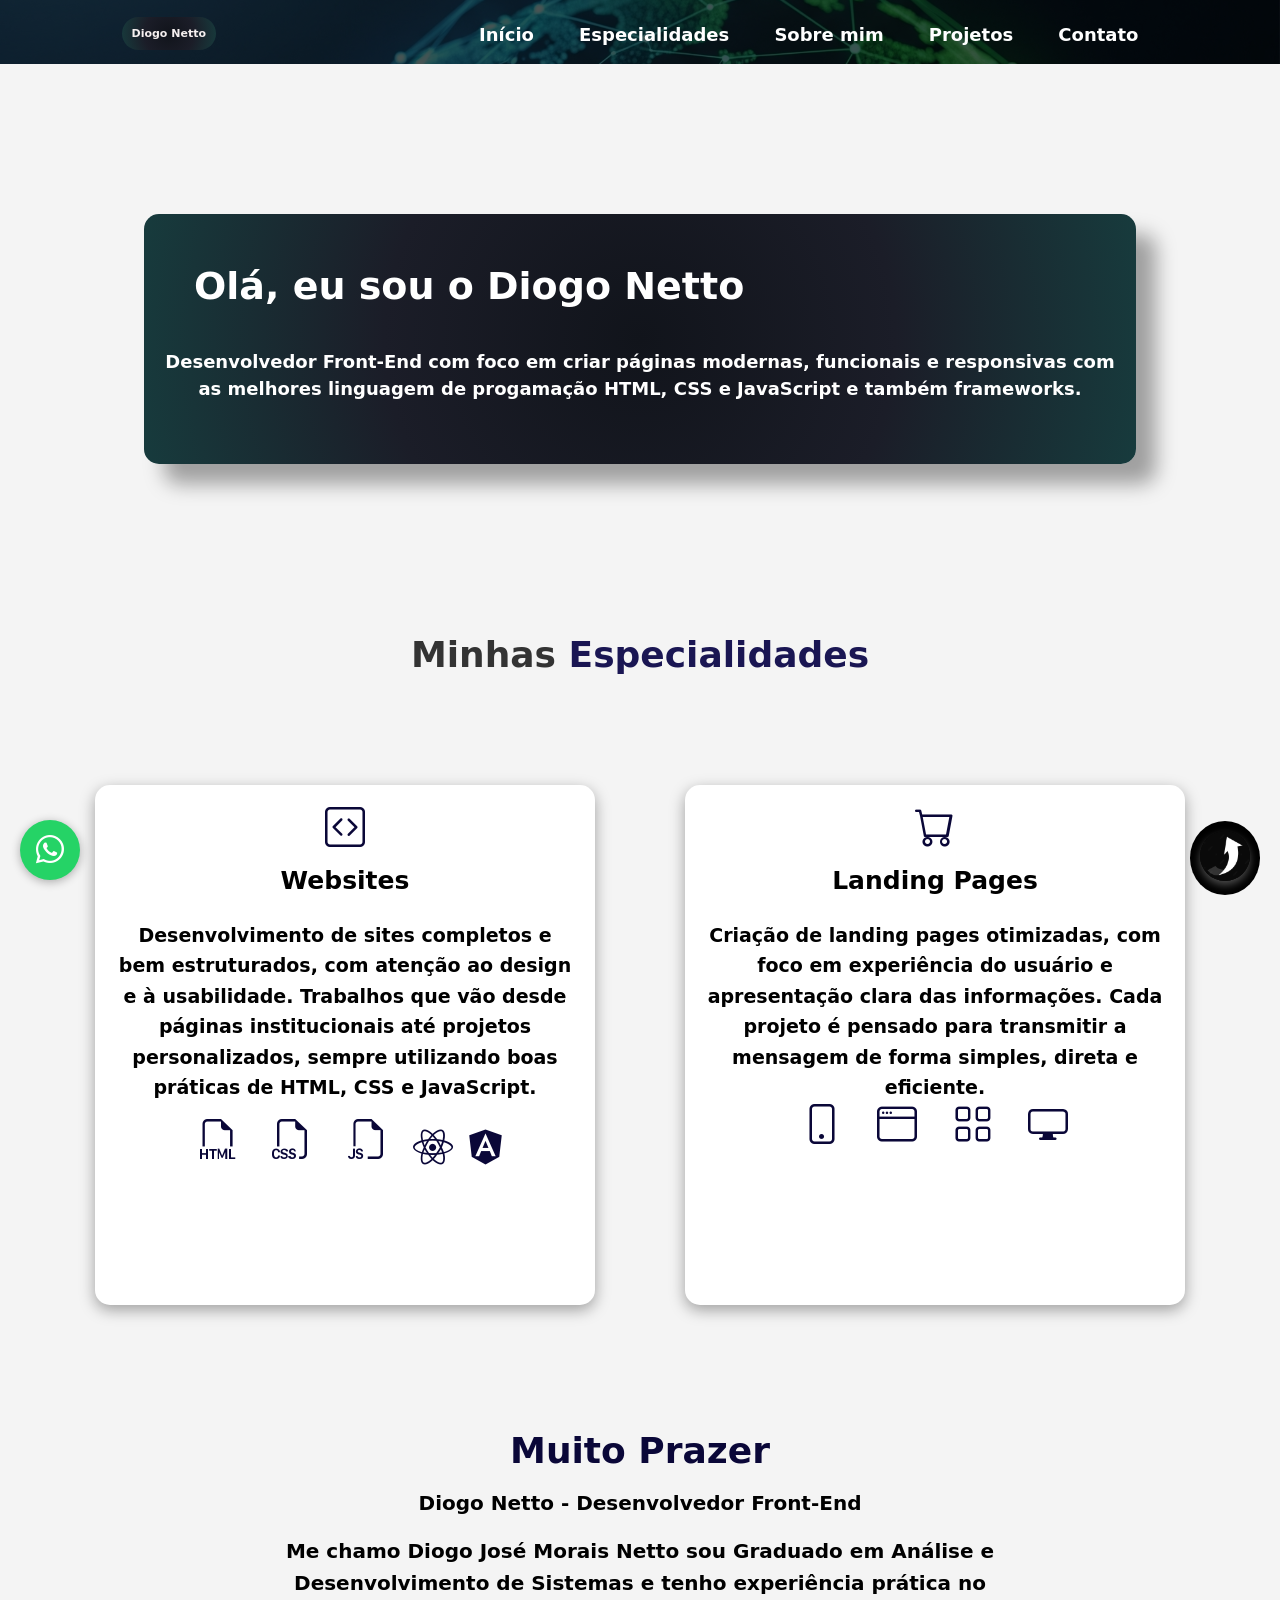
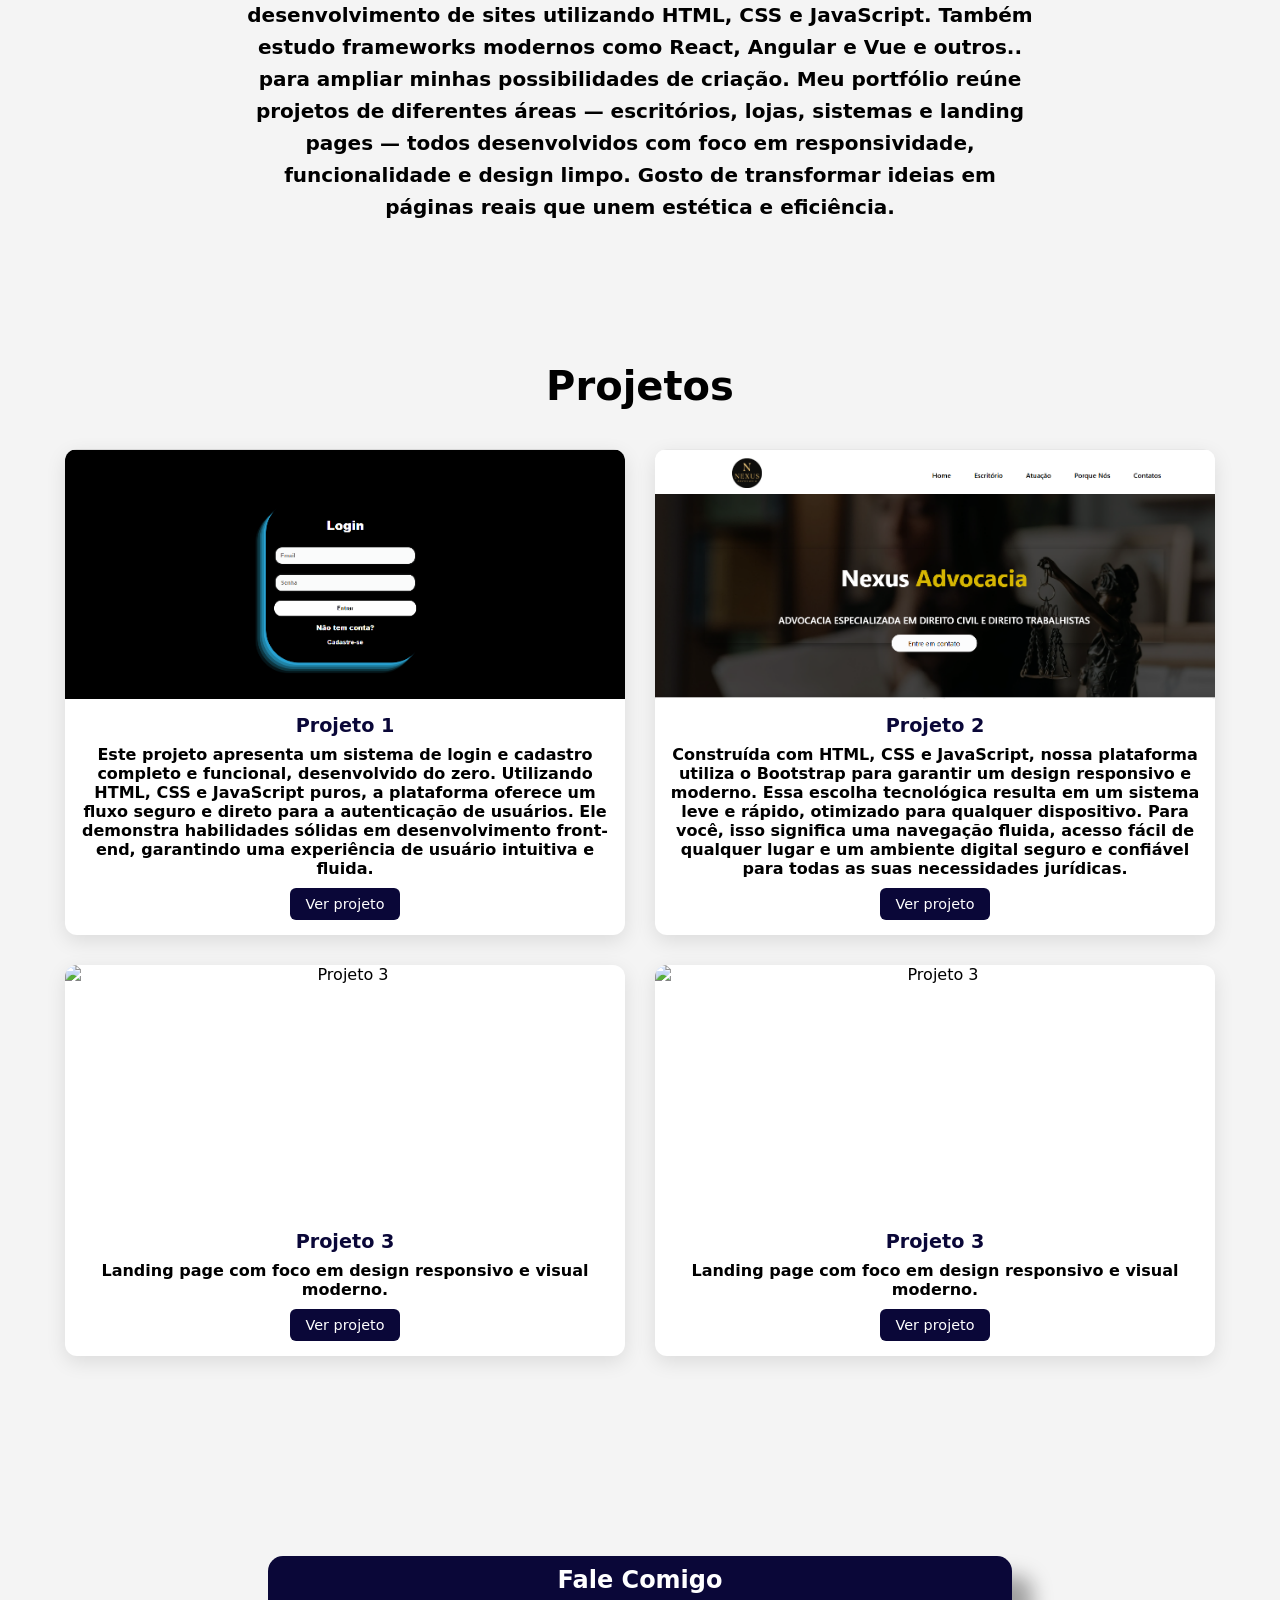
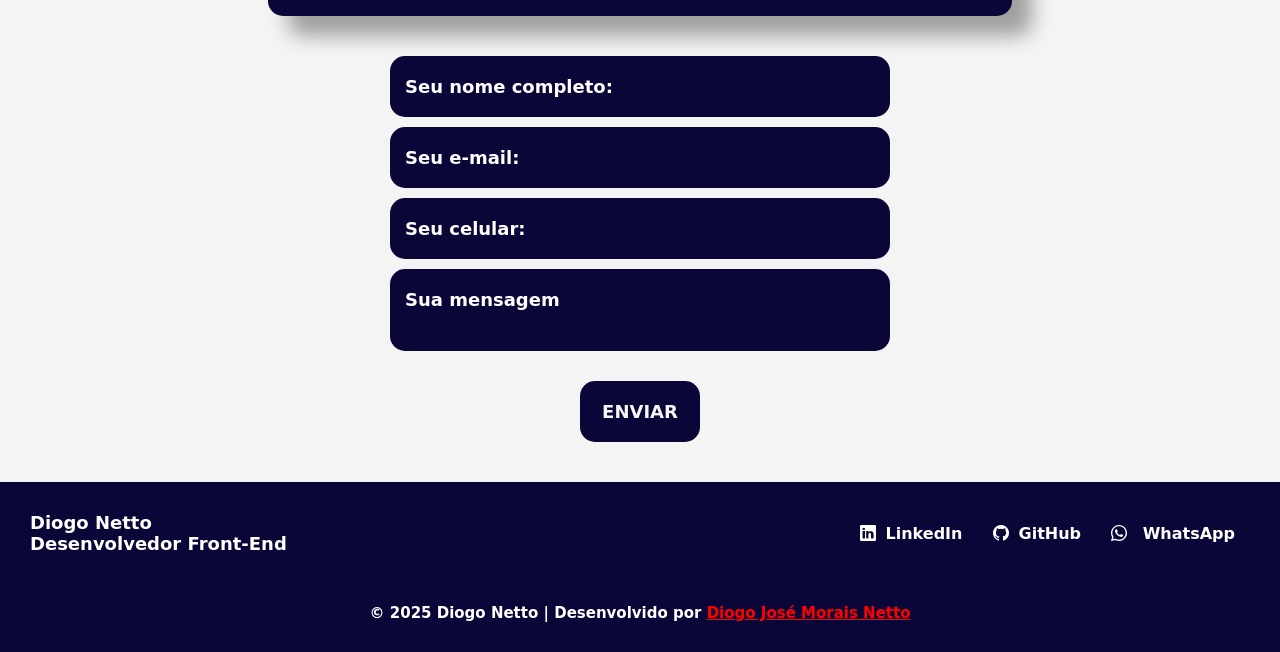
==== commit 9f40a496: "Atualiza index e style com contatos reais" ====
--- a/index.html
+++ b/index.html
@@ -57,7 +57,7 @@
             <div class="titulo">
                 <div class="texto">
                 <h1>Olá, eu sou o Diogo Netto</h1>
-                <p>Desenvolvedor Front-End com foco em criar páginas modernas, funcionais e responsivas com as melhores linguagem de progamação HTML, CSS e JavaScript e frameworks.</p>
+                <p>Desenvolvedor Front-End com foco em criar páginas modernas, funcionais e responsivas com as melhores linguagem de progamação HTML, CSS e JavaScript e também frameworks.</p>
                 </div>
             </div>
         </section>
@@ -98,7 +98,7 @@
             <div class="apresentar">
                 <h1>Muito Prazer</h1>
                 <span>Diogo Netto - Desenvolvedor Front-End</span>
-                <p>Sou graduado em Análise e Desenvolvimento de Sistemas e tenho experiência prática no desenvolvimento de sites utilizando HTML, CSS e JavaScript. Também estudo frameworks modernos como React, Angular e Vue para ampliar minhas possibilidades de criação. Meu portfólio reúne projetos de diferentes áreas — clínicas, escritórios, lojas, sistemas e landing pages — todos desenvolvidos com foco em responsividade, funcionalidade e design limpo. Gosto de transformar ideias em páginas reais que unem estética e eficiência.</p>
+                <p>Me chamo Diogo José Morais Netto sou Graduado em Análise e Desenvolvimento de Sistemas e tenho experiência prática no desenvolvimento de sites utilizando HTML, CSS e JavaScript. Também estudo frameworks modernos como React, Angular e Vue e outros.. para ampliar minhas possibilidades de criação. Meu portfólio reúne projetos de diferentes áreas —  escritórios, lojas, sistemas e landing pages — todos desenvolvidos com foco em responsividade, funcionalidade e design limpo. Gosto de transformar ideias em páginas reais que unem estética e eficiência.</p>
             </div>
         </section>
 
@@ -167,7 +167,7 @@
 
      <section class="formulario" id="fala">
         <h2>Fale Comigo</h2>
-        <form action="https://formspree.io/f/xwpkbvpl" method="post">
+        <form action="mailto:diogonetto.ti@gmail.com.?subject=Proposta%20de%20Trabalho%20ou%20Colaboração%20(Visto%20no%20Portfólio)&body=Olá%20[Seu%20Nome],%0A%0AEntrei%20em%20contato%20através%20do%20seu%20portfólio.%20Estou%20interessado%20em%20discutir%20o%20seguinte%20projeto:%0A%0A[Descreva%20o%20projeto]%0A%0AAtenciosamente,%0A[Seu%20Nome]" method="post">
             <input type="text" name="nome" id="#" placeholder="Seu nome completo:" required>
             <input type="text" name="email" id="#" placeholder="Seu e-mail:" required>
             <input type="text" name="celular" id="#" placeholder="Seu celular:">
@@ -185,8 +185,8 @@
 
       <div class="social-links">
         <a href="https://www.linkedin.com" target="_blank"  aria-label="LinkedIn"  rel="nooperner nooperner"><i class="bi bi-linkedin"></i>LinkedIn</a>
-        <a href="https://github.com" target="_blank"  aria-label="github" rel="nooperner nooperner"><i class="bi bi-github"></i>GitHub</a>
-        <a id="btn-whatsapp" href="#" target="_blank" aria-label="whatsapp" rel="noopener noreferrer"><i class="bi bi-whatsapp"></i> WhatsApp</a>
+        <a href=" https://github.com/Diogo-netto " target="_blank"  aria-label="github" rel="nooperner nooperner"><i class="bi bi-github"></i>GitHub</a>
+        <a id="btn-whatsapp" href="https://wa.me/5532998237962?text=Muito prazer me chamo Diogo José Morais Netto, Como posso te ajudar? ." target="_blank" aria-label="whatsapp" rel="noopener noreferrer"><i class="bi bi-whatsapp"></i> WhatsApp</a>
 
 <script>
   const phone = '5532998237962'; // sem '+' e sem espaços
@@ -202,7 +202,7 @@
     </footer>
 
     <div class="privacy">
-      <p>© 2025 Diogo Netto | Desenvolvido por <a href="#" target="_blank">Company WebSites</a></p>
+      <p>© 2025 Diogo Netto | Desenvolvido por <a href="#" target="_blank">Diogo José Morais Netto</a></p>
     </div>
   </section>
  </main>
@@ -213,7 +213,7 @@
     </a>
  </div>
 
- <a href="https://wa.me/5532998237962?text=Olá, gostaria de um orçamento." 
+ <a href="https://wa.me/5532998237962?text=Muito prazer me chamo Diogo José Morais Netto, Como posso te ajudar?" 
    class="whatsapp-float" 
    target="_blank" 
    aria-label="WhatsApp" 
--- a/style.css
+++ b/style.css
@@ -443,12 +443,14 @@
   margin-bottom: 8px; /* Diminuir a margem */
   font-size: 1.2rem; /* Reduzir o tamanho da fonte */
   color: #0a0738;
+  font-weight: 800;
 }
 
 .project-info p {
-  font-size: 0.9rem; /* Reduzir o tamanho da fonte */
+  font-size: 1.0rem; /* Reduzir o tamanho da fonte */
   margin-bottom: 10px;
-  color: #555; /* Tornar a cor mais suave */
+  color: #000000; /* Tornar a cor mais suave */
+  font-weight: 600;
 }
 
 /* Links do projeto */
@@ -814,15 +816,30 @@
         gap: 20px; /* Espaçamento entre os ícones */
         margin-top: 10px;
     }
+
+    .name {
+        font-size: 15px;
+    }
     
     .footer-section .social-links a {
-        font-size: 20px;
+        font-size: 18px;
         color: #fff;
         transition: transform 0.3s, color 0.3s;
     }
     
     .footer-section .social-links a:hover {
         transform: scale(1.2); /* Aumenta o tamanho do ícone ao passar o mouse */
+    }
+
+    .whatsapp-float {
+        margin-bottom: 188px;
+        font-size: 17px;
+        border: 8px;
+    }
+
+    .privacy p {
+        margin-bottom: 20px;
+
     }
     
    
@@ -928,6 +945,13 @@
         border-top: 2px solid #0056b3; /* Adiciona uma linha superior para destaque */
     }
     
+
+    .name {
+        font-size: 15px;
+        margin-left: 59px;
+    }
+
+    
     .footer-section .social-links {
         display: flex;
         justify-content: center;
@@ -936,7 +960,7 @@
     }
     
     .footer-section .social-links a {
-        font-size: 20px;
+        font-size: 18px;
         color: #fff;
         transition: transform 0.3s, color 0.3s;
     }
@@ -955,6 +979,14 @@
     #topo {
         margin-bottom: 20px;
     }
+
+
+    .whatsapp-float {
+        margin-bottom: 157px;
+        font-size: 17px;
+        border: 8px;
+    }
+    
     
 }
 
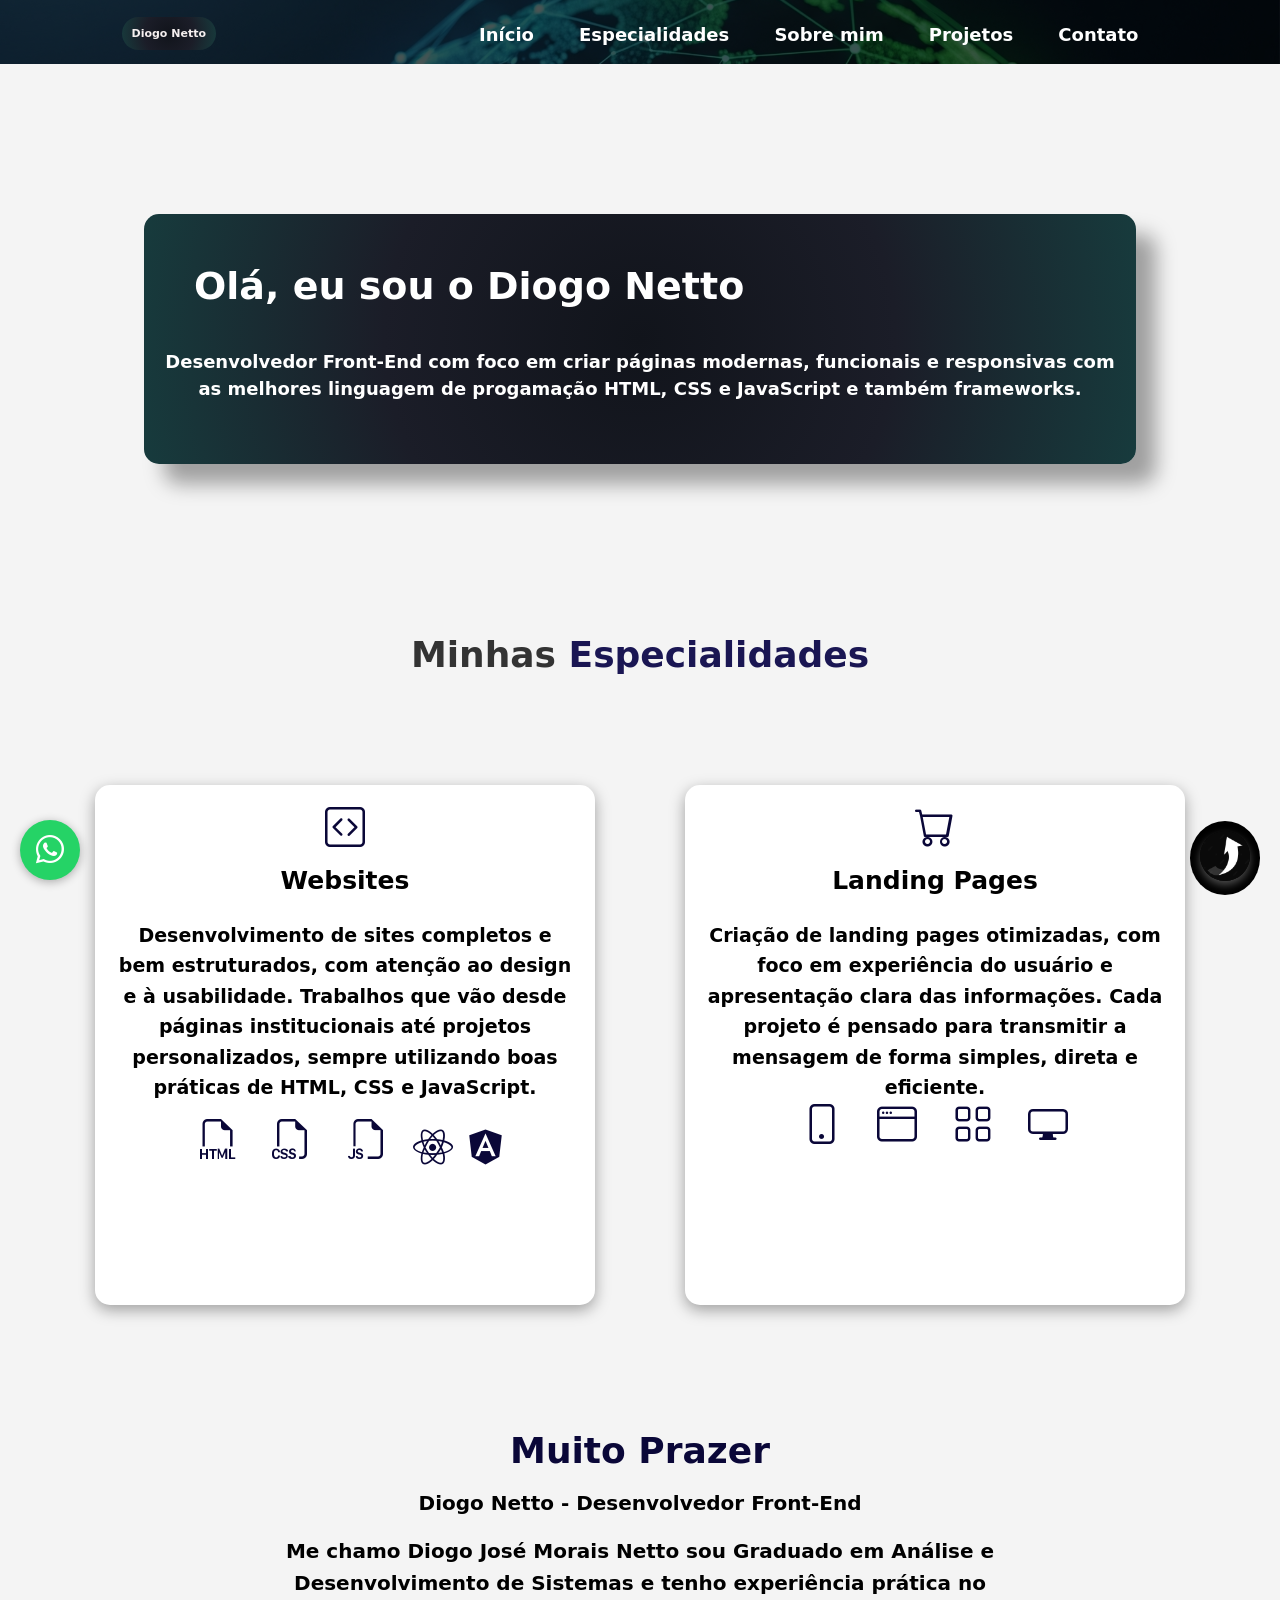
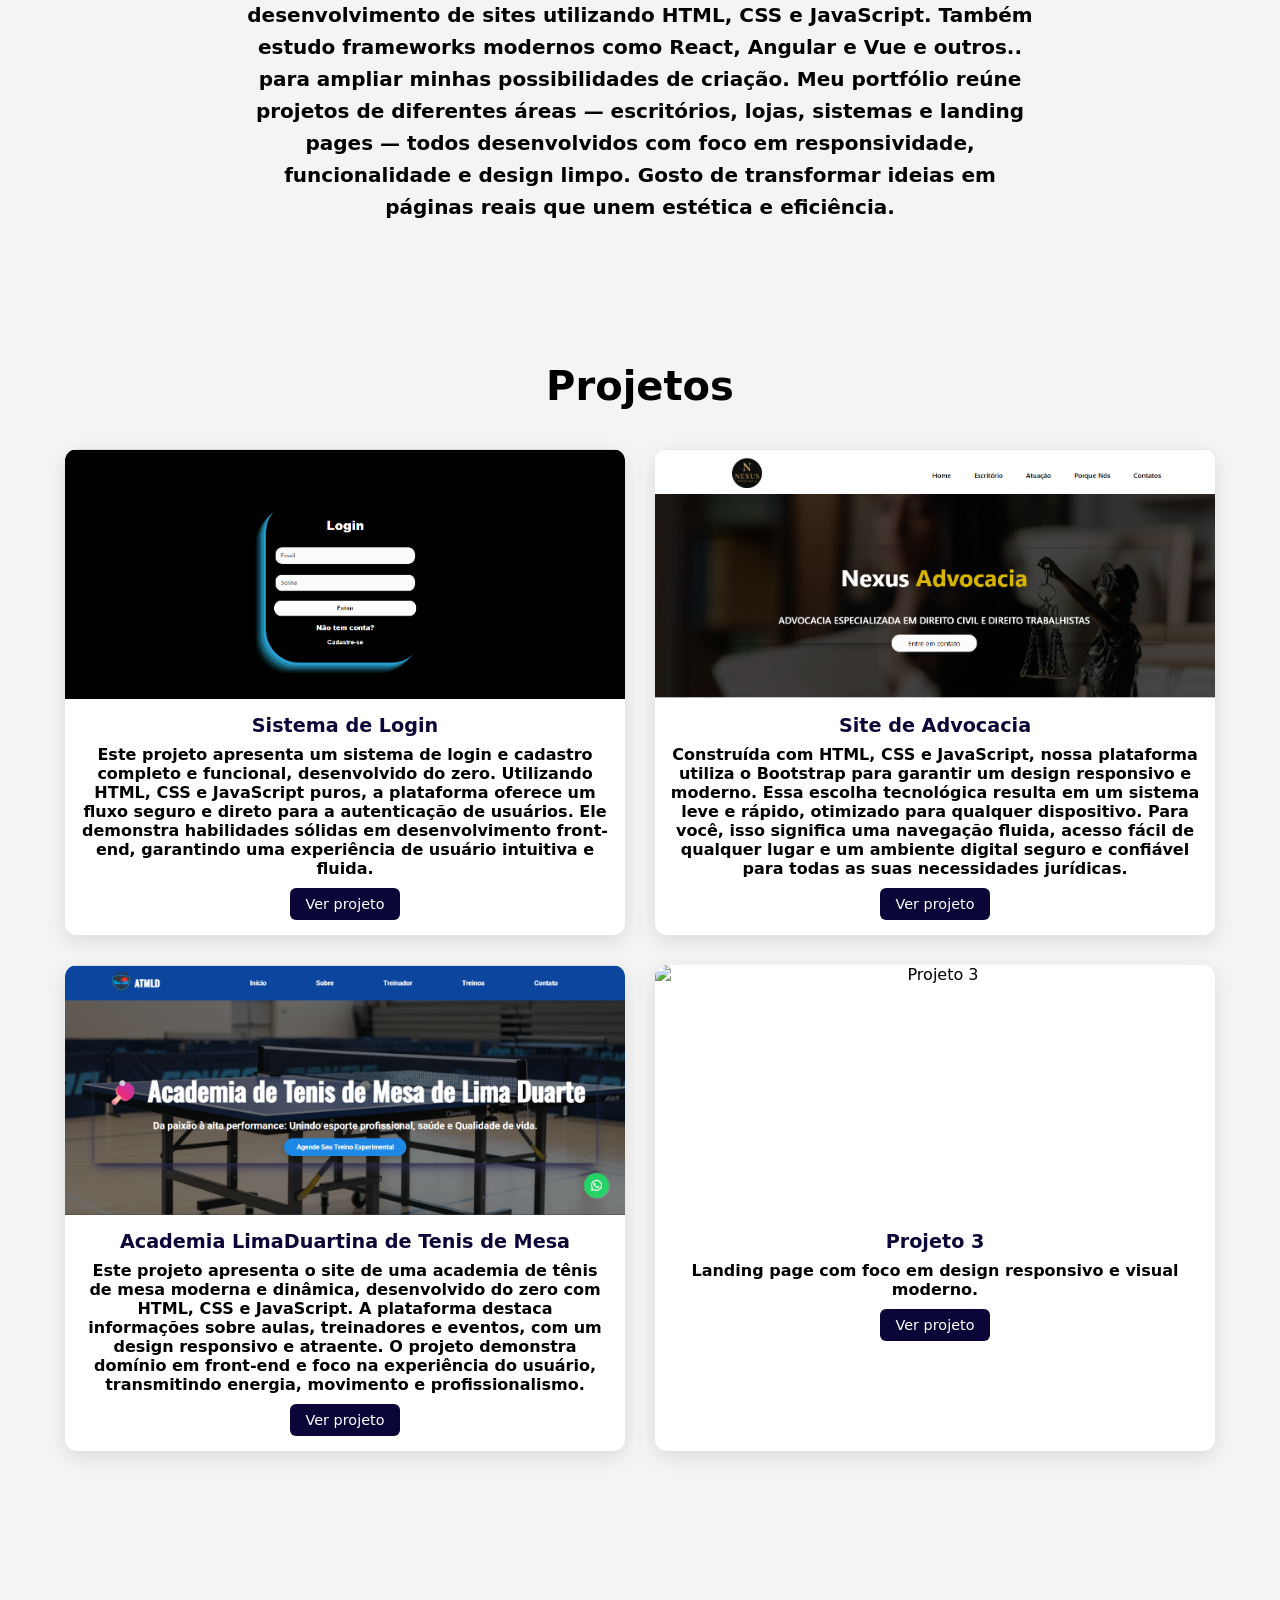
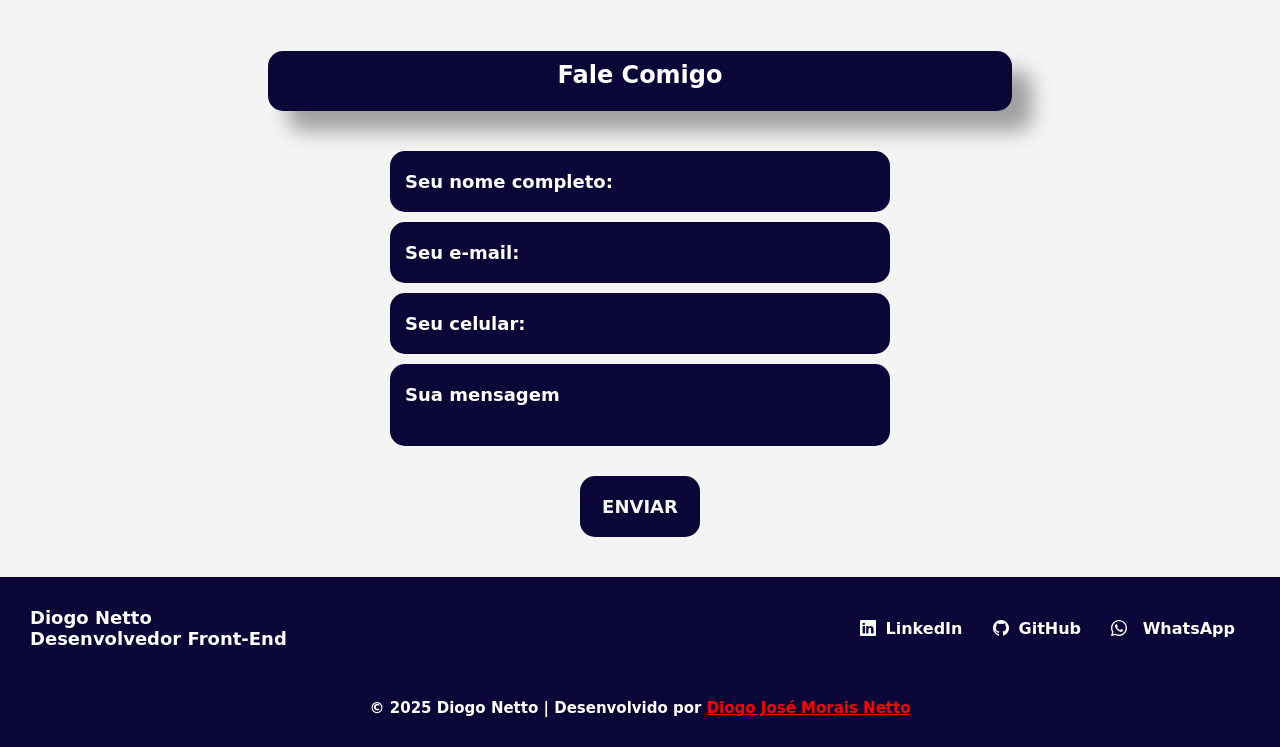
==== commit 9a820b25: "Atualiza layout e estilos do site" ====
--- a/index.html
+++ b/index.html
@@ -19,11 +19,13 @@
     <meta name="twitter:title" content="Portfólio - Diogo Netto | Desenvolvedor Front-End">
     <meta name="twitter:description" content="Conheça meus projetos e habilidades em desenvolvimento front-end.">
     <meta name="twitter:image" content="URL_da_imagem_de_preview">
+    <!-- Ícone -->
+    <link rel="icon" href="img/favicon-16x16.png" type="image/x-icon">
 
     <link rel="stylesheet" href="https://cdn.jsdelivr.net/npm/bootstrap-icons/font/bootstrap-icons.css">
     <link href="https://cdnjs.cloudflare.com/ajax/libs/font-awesome/6.0.0/css/all.min.css" rel="stylesheet">
     <link rel="stylesheet" href="style.css">
-    <title>Portfólio</title>
+    <title>Portfólio-Diogo josé Morais Netto</title>
 </head>
 <body>
     <header>
@@ -113,7 +115,7 @@
           <img src="img/Captura de tela 2025-09-21 200136.png" alt="Projeto 1" class="project-image" data-image="img/Captura de tela 2025-07-18 214011.png">
         </div>
         <div class="project-info">
-          <h3>Projeto 1</h3>
+          <h3>Sistema de Login</h3>
           <p>Este projeto apresenta um sistema de login e cadastro completo e funcional, desenvolvido do zero. Utilizando HTML, CSS e JavaScript puros, a plataforma oferece um fluxo seguro e direto para a autenticação de usuários. Ele demonstra habilidades sólidas em desenvolvimento front-end, garantindo uma experiência de usuário intuitiva e fluida.</p>
           <a href="https://diogo-netto.github.io/Pagina-de-Login-/" target="_blank" class="project-link">Ver projeto</a>
         </div>
@@ -125,7 +127,7 @@
           <img src="img/Captura de tela 2025-09-21 193750.png" alt="Projeto 2" class="project-image" data-image="img/projeto2.jpg">
         </div>
         <div class="project-info">
-          <h3>Projeto 2</h3>
+          <h3>Site de Advocacia</h3>
           <p>Construída com HTML, CSS e JavaScript, nossa plataforma utiliza o Bootstrap para garantir um design responsivo e moderno. Essa escolha tecnológica resulta em um sistema leve e rápido, otimizado para qualquer dispositivo. Para você, isso significa uma navegação fluida, acesso fácil de qualquer lugar e um ambiente digital seguro e confiável para todas as suas necessidades jurídicas.</p>
           <a href="https://diogo-netto.github.io/Projeto-Advocacia/" target="_blank" class="project-link">Ver projeto</a>
         </div>
@@ -134,12 +136,12 @@
       <!-- Projeto 3 -->
       <div class="project-card">
         <div class="project-img-wrapper">
-          <img src="img/Design sem nome.png" alt="Projeto 3" class="project-image" data-image="img/projeto3.jpg">
-        </div>
-        <div class="project-info">
-          <h3>Projeto 3</h3>
-          <p>Landing page com foco em design responsivo e visual moderno.</p>
-          <a href="#" target="_blank" class="project-link">Ver projeto</a>
+          <img src="img/Captura de tela 2025-11-02 112357.png" alt="Projeto 3" class="project-image" data-image="img/projeto3.jpg">
+        </div>
+        <div class="project-info">
+          <h3>Academia LimaDuartina de Tenis de Mesa</h3>
+          <p>Este projeto apresenta o site de uma academia de tênis de mesa moderna e dinâmica, desenvolvido do zero com HTML, CSS e JavaScript. A plataforma destaca informações sobre aulas, treinadores e eventos, com um design responsivo e atraente. O projeto demonstra domínio em front-end e foco na experiência do usuário, transmitindo energia, movimento e profissionalismo.</p>
+          <a href="https://diogo-netto.github.io/lima-duarte-tenis-de-mesa/" target="_blank" class="project-link">Ver projeto</a>
         </div>
       </div>
 
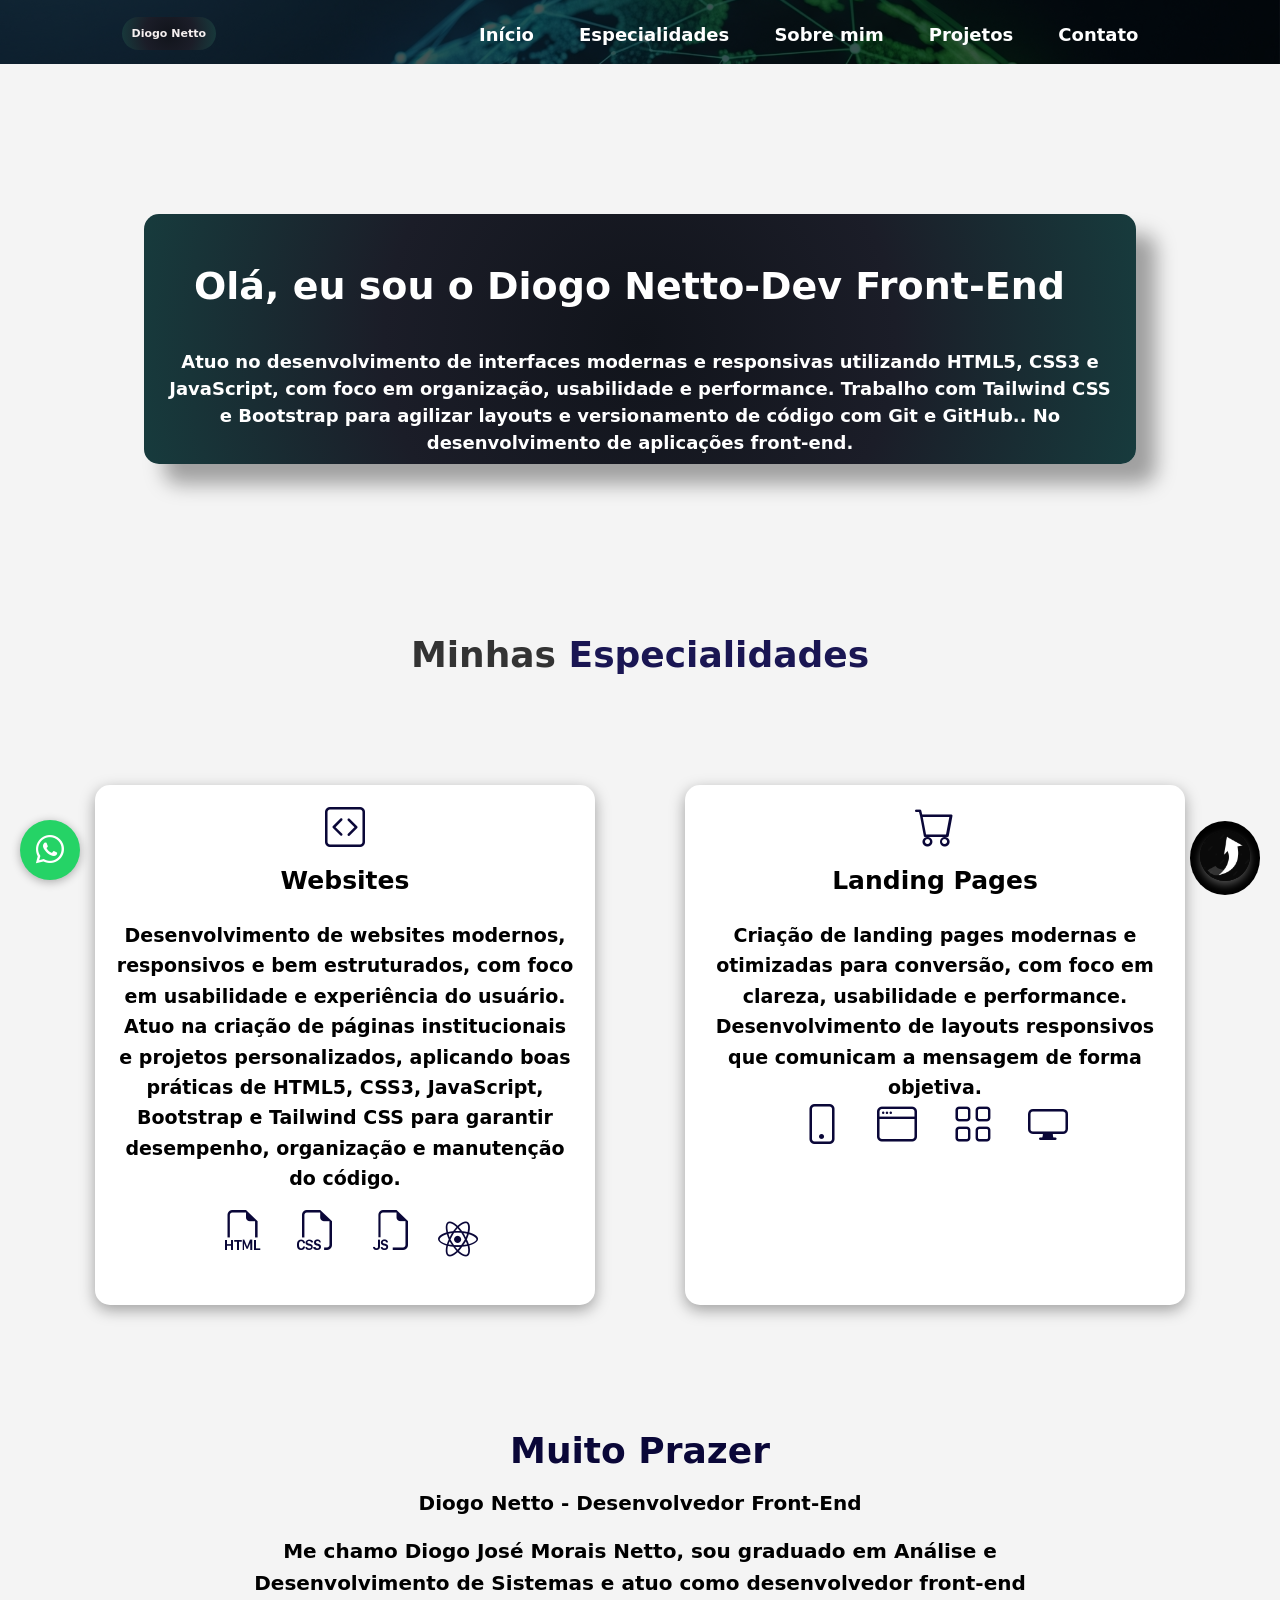
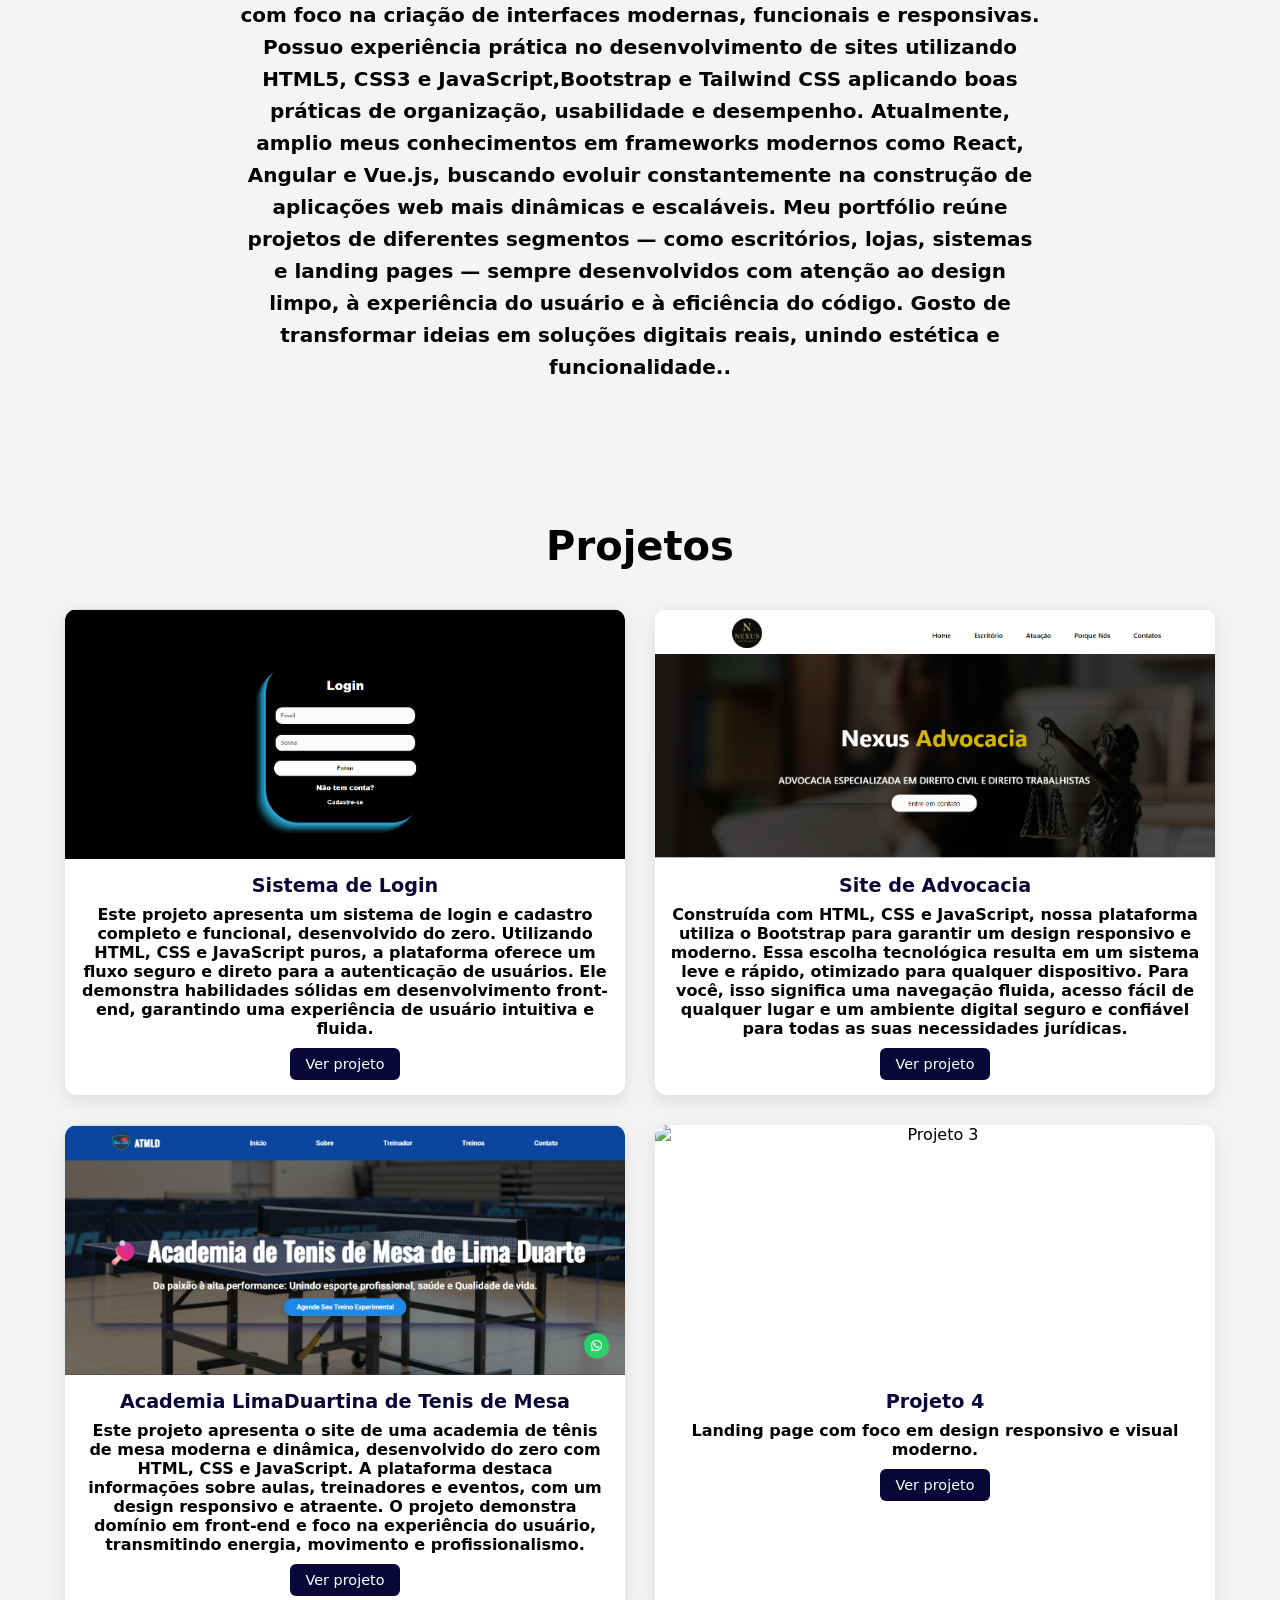
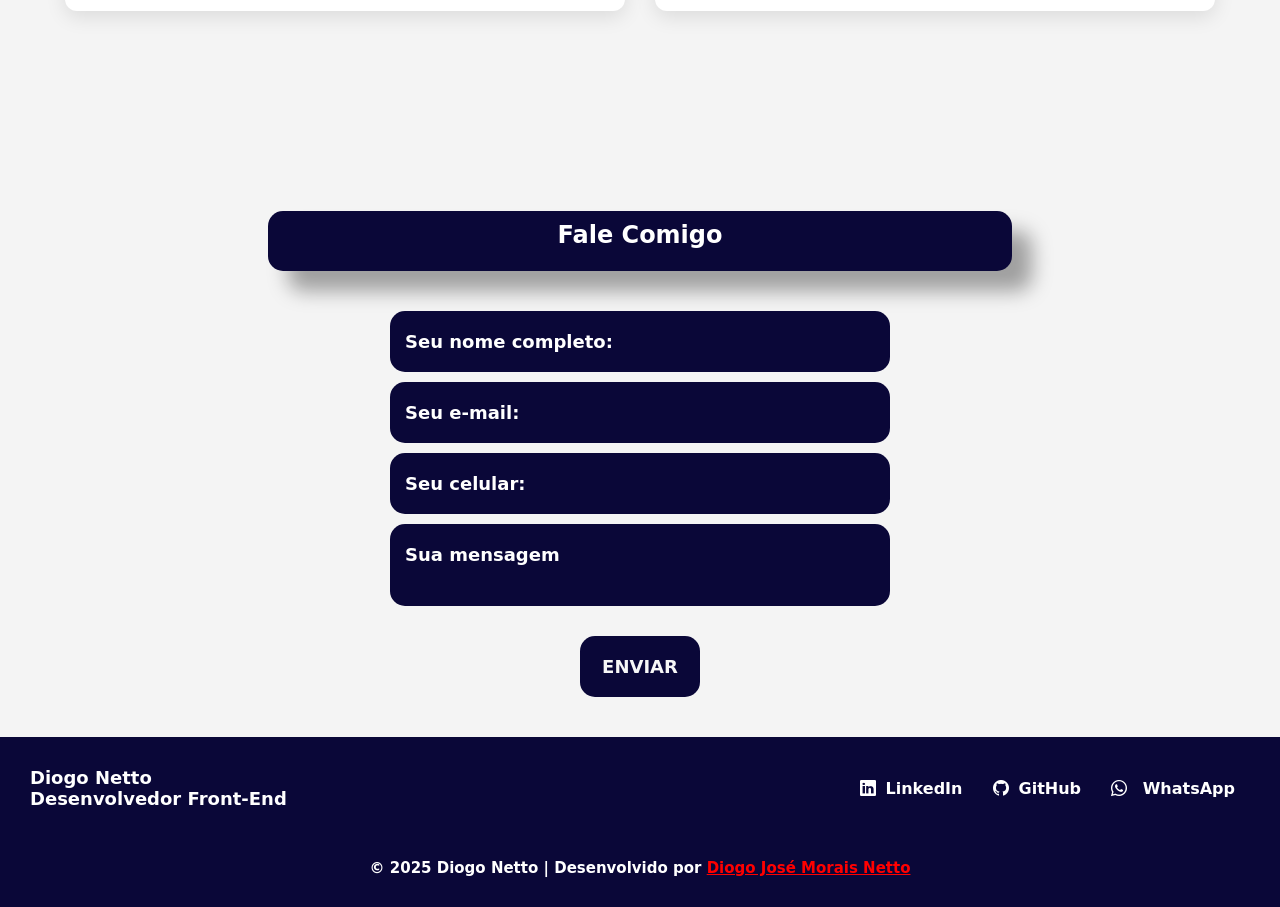
==== commit e7582b0f: "Atualização do index.html" ====
--- a/index.html
+++ b/index.html
@@ -28,6 +28,7 @@
     <title>Portfólio-Diogo josé Morais Netto</title>
 </head>
 <body>
+   <!-- Cabeçalho -->
     <header>
         <button id="menu-button" class="menu-button">&#9776</button>
         <nav id="nav-menu" class="nav-menu">
@@ -52,18 +53,22 @@
             </div>
         </div>
     </header>
-
-
+<!-- Fim do cabeçalho -->
+
+<!-- Main -->
 <main>
+  <!-- Parte 1 -->
         <section class="part1">
             <div class="titulo">
                 <div class="texto">
-                <h1>Olá, eu sou o Diogo Netto</h1>
-                <p>Desenvolvedor Front-End com foco em criar páginas modernas, funcionais e responsivas com as melhores linguagem de progamação HTML, CSS e JavaScript e também frameworks.</p>
+                <h1>Olá, eu sou o Diogo Netto-Dev Front-End</h1>
+                <p>Atuo no desenvolvimento de interfaces modernas e responsivas utilizando HTML5, CSS3 e JavaScript, com foco em organização, usabilidade e performance. Trabalho com Tailwind CSS e Bootstrap para agilizar layouts e versionamento de código com Git e GitHub.. No desenvolvimento de aplicações front-end.</p>
                 </div>
             </div>
         </section>
-
+        <!-- Fim da parte 1 -->
+         
+        <!-- Parte 2 -->
         <section class="part2" id="especialidades">
             <div class="especialidades">
                 <h1>Minhas <span>Especialidades</span></h1>
@@ -73,19 +78,20 @@
                 <div class="card1">
                   <i class="bi bi-code-square"></i>
                   <h3>Websites</h3>
-                  <p>Desenvolvimento de sites completos e bem estruturados, com atenção ao design e à usabilidade. Trabalhos que vão desde páginas institucionais até projetos personalizados, sempre utilizando boas práticas de HTML, CSS e JavaScript.</p>
+                  <p>Desenvolvimento de websites modernos, responsivos e bem estruturados, com foco em usabilidade e experiência do usuário. Atuo na criação de páginas institucionais e projetos personalizados, aplicando boas práticas de <strong>HTML5, CSS3, JavaScript, Bootstrap e Tailwind CSS</strong>
+ para garantir desempenho, organização e manutenção do código.</p>
                   <i class="bi bi-filetype-html"></i>
                   <i class="bi bi-filetype-css"></i>
                   <i class="bi bi-filetype-js"></i>
                   <i class="fab fa-react"></i>
-                  <i class="fab fa-angular"></i>
+                  
                 </div>
 
               <div class="card">
                 <div class="card1">
                     <i class="bi bi-cart"></i>
                     <h3>Landing Pages</h3>
-                    <p>Criação de landing pages otimizadas, com foco em experiência do usuário e apresentação clara das informações. Cada projeto é pensado para transmitir a mensagem de forma simples, direta e eficiente.</p>
+                    <p>Criação de landing pages modernas e otimizadas para conversão, com foco em clareza, usabilidade e performance. Desenvolvimento de layouts responsivos que comunicam a mensagem de forma objetiva.</p>
                     <i class="bi bi-phone"></i>
                     <i class="bi bi-window"></i>
                     <i class="bi bi-grid"></i>
@@ -94,44 +100,50 @@
               </div>
         </div>
         </section>
-
-
+        <!-- Fim da parte 2 -->
+         
+        <!-- Parte 3 -->
         <section class="part3" id="sobre">
             <div class="apresentar">
                 <h1>Muito Prazer</h1>
                 <span>Diogo Netto - Desenvolvedor Front-End</span>
-                <p>Me chamo Diogo José Morais Netto sou Graduado em Análise e Desenvolvimento de Sistemas e tenho experiência prática no desenvolvimento de sites utilizando HTML, CSS e JavaScript. Também estudo frameworks modernos como React, Angular e Vue e outros.. para ampliar minhas possibilidades de criação. Meu portfólio reúne projetos de diferentes áreas —  escritórios, lojas, sistemas e landing pages — todos desenvolvidos com foco em responsividade, funcionalidade e design limpo. Gosto de transformar ideias em páginas reais que unem estética e eficiência.</p>
+                <p>Me chamo Diogo José Morais Netto, sou graduado em Análise e Desenvolvimento de Sistemas e atuo como desenvolvedor front-end com foco na criação de interfaces modernas, funcionais e responsivas. Possuo experiência prática no desenvolvimento de sites utilizando HTML5, CSS3 e JavaScript,Bootstrap e Tailwind CSS aplicando boas práticas de organização, usabilidade e desempenho.
+
+                   Atualmente, amplio meus conhecimentos em frameworks modernos como React, Angular e Vue.js, buscando evoluir constantemente na construção de aplicações web mais dinâmicas e escaláveis. Meu portfólio reúne projetos de diferentes segmentos — como escritórios, lojas, sistemas e landing pages — sempre desenvolvidos com atenção ao design limpo, à experiência do usuário e à eficiência do código. Gosto de transformar ideias em soluções digitais reais, unindo estética e funcionalidade..</p>
             </div>
         </section>
+        <!-- Fim da parte 3 -->
 
 <section id="projetos">
-  <div class="container">
-    <h2 class="section-title">Projetos</h2>
+              <div class="container">
+              <h2 class="section-title">Projetos</h2>
 
     <div class="projects-grid">
-      <!-- Projeto 1 -->
-      <div class="project-card">
-        <div class="project-img-wrapper">
-          <img src="img/Captura de tela 2025-09-21 200136.png" alt="Projeto 1" class="project-image" data-image="img/Captura de tela 2025-07-18 214011.png">
-        </div>
-        <div class="project-info">
-          <h3>Sistema de Login</h3>
-          <p>Este projeto apresenta um sistema de login e cadastro completo e funcional, desenvolvido do zero. Utilizando HTML, CSS e JavaScript puros, a plataforma oferece um fluxo seguro e direto para a autenticação de usuários. Ele demonstra habilidades sólidas em desenvolvimento front-end, garantindo uma experiência de usuário intuitiva e fluida.</p>
-          <a href="https://diogo-netto.github.io/Pagina-de-Login-/" target="_blank" class="project-link">Ver projeto</a>
-        </div>
-      </div>
+              <!-- Projeto 1 -->
+             <div class="project-card">
+                 <div class="project-img-wrapper">
+                        <img src="img/Captura de tela 2025-09-21 200136.png" alt="Projeto 1" class="project-image" data-image="img/Captura de tela 2025-07-18 214011.png">
+                 </div>
+                <div class="project-info">
+                   <h3>Sistema de Login</h3>
+                   <p>Este projeto apresenta um sistema de login e cadastro completo e funcional, desenvolvido do zero. Utilizando HTML, CSS e JavaScript puros, a plataforma oferece um fluxo seguro e direto para a autenticação de usuários. Ele demonstra habilidades sólidas em desenvolvimento front-end, garantindo uma experiência de usuário intuitiva e fluida.</p>
+                   <a href="https://diogo-netto.github.io/Pagina-de-Login-/" target="_blank" class="project-link">Ver projeto</a>
+                </div>
+             </div>
+            <!-- Fim do Projeto 1 -->
 
       <!-- Projeto 2 -->
-      <div class="project-card">
-        <div class="project-img-wrapper">
-          <img src="img/Captura de tela 2025-09-21 193750.png" alt="Projeto 2" class="project-image" data-image="img/projeto2.jpg">
-        </div>
-        <div class="project-info">
-          <h3>Site de Advocacia</h3>
-          <p>Construída com HTML, CSS e JavaScript, nossa plataforma utiliza o Bootstrap para garantir um design responsivo e moderno. Essa escolha tecnológica resulta em um sistema leve e rápido, otimizado para qualquer dispositivo. Para você, isso significa uma navegação fluida, acesso fácil de qualquer lugar e um ambiente digital seguro e confiável para todas as suas necessidades jurídicas.</p>
-          <a href="https://diogo-netto.github.io/Projeto-Advocacia/" target="_blank" class="project-link">Ver projeto</a>
-        </div>
-      </div>
+            <div class="project-card">
+                <div class="project-img-wrapper">
+                <img src="img/Captura de tela 2025-09-21 193750.png" alt="Projeto 2" class="project-image" data-image="img/projeto2.jpg">
+             </div>
+              <div class="project-info">
+                <h3>Site de Advocacia</h3>
+                <p>Construída com HTML, CSS e JavaScript, nossa plataforma utiliza o Bootstrap para garantir um design responsivo e moderno. Essa escolha tecnológica resulta em um sistema leve e rápido, otimizado para qualquer dispositivo. Para você, isso significa uma navegação fluida, acesso fácil de qualquer lugar e um ambiente digital seguro e confiável para todas as suas necessidades jurídicas.</p>
+                <a href="https://diogo-netto.github.io/Projeto-Advocacia/" target="_blank" class="project-link">Ver projeto</a>
+              </div>
+            </div>
+      <!-- Fim do Projeto 2 -->
 
       <!-- Projeto 3 -->
       <div class="project-card">
@@ -144,27 +156,31 @@
           <a href="https://diogo-netto.github.io/lima-duarte-tenis-de-mesa/" target="_blank" class="project-link">Ver projeto</a>
         </div>
       </div>
-
-
+      <!-- Fim do Projeto 3 -->
+
+       <!-- Projeto 4 -->
       <div class="project-card">
         <div class="project-img-wrapper">
           <img src="img/Design sem nome.png" alt="Projeto 3" class="project-image" data-image="img/projeto3.jpg">
         </div>
         <div class="project-info">
-          <h3>Projeto 3</h3>
+          <h3>Projeto 4</h3>
           <p>Landing page com foco em design responsivo e visual moderno.</p>
           <a href="#" target="_blank" class="project-link">Ver projeto</a>
         </div>
       </div>
     </div>
   </div>
-
-  <!-- Modal -->
+  <!-- Fim dos Projetos -->
+
+
+  <!-- Modal imagens card  -->
   <div id="modal" class="modal">
     <span class="modal-close">&times;</span>
     <img class="modal-content" id="modal-image">
   </div>
 </section>
+<!-- Fim modal imagens card -->
 
 
      <section class="formulario" id="fala">
@@ -190,15 +206,15 @@
         <a href=" https://github.com/Diogo-netto " target="_blank"  aria-label="github" rel="nooperner nooperner"><i class="bi bi-github"></i>GitHub</a>
         <a id="btn-whatsapp" href="https://wa.me/5532998237962?text=Muito prazer me chamo Diogo José Morais Netto, Como posso te ajudar? ." target="_blank" aria-label="whatsapp" rel="noopener noreferrer"><i class="bi bi-whatsapp"></i> WhatsApp</a>
 
-<script>
-  const phone = '5532998237962'; // sem '+' e sem espaços
-  const message = 'Olá, gostaria de um orçamento.'; // texto que quer enviar
-  const encoded = encodeURIComponent(message);
-  const url = `https://wa.me/${phone}?text=${encoded}`;
-
-  const a = document.getElementById('btn-whatsapp');
-  a.href = url;
-</script>
+             <script>
+                 const phone = '5532998237962'; 
+                 const message = 'Olá, gostaria de um orçamento.'; 
+                 const encoded = encodeURIComponent(message);
+                 const url = `https://wa.me/${phone}?text=${encoded}`;
+
+                 const a = document.getElementById('btn-whatsapp');
+                 a.href = url;
+             </script>
 
       </div>
     </footer>
@@ -208,6 +224,7 @@
     </div>
   </section>
  </main>
+ <!-- Fim da Main -->
 
  <div id="topo">
     <a href="#topo" class="scroll-to">
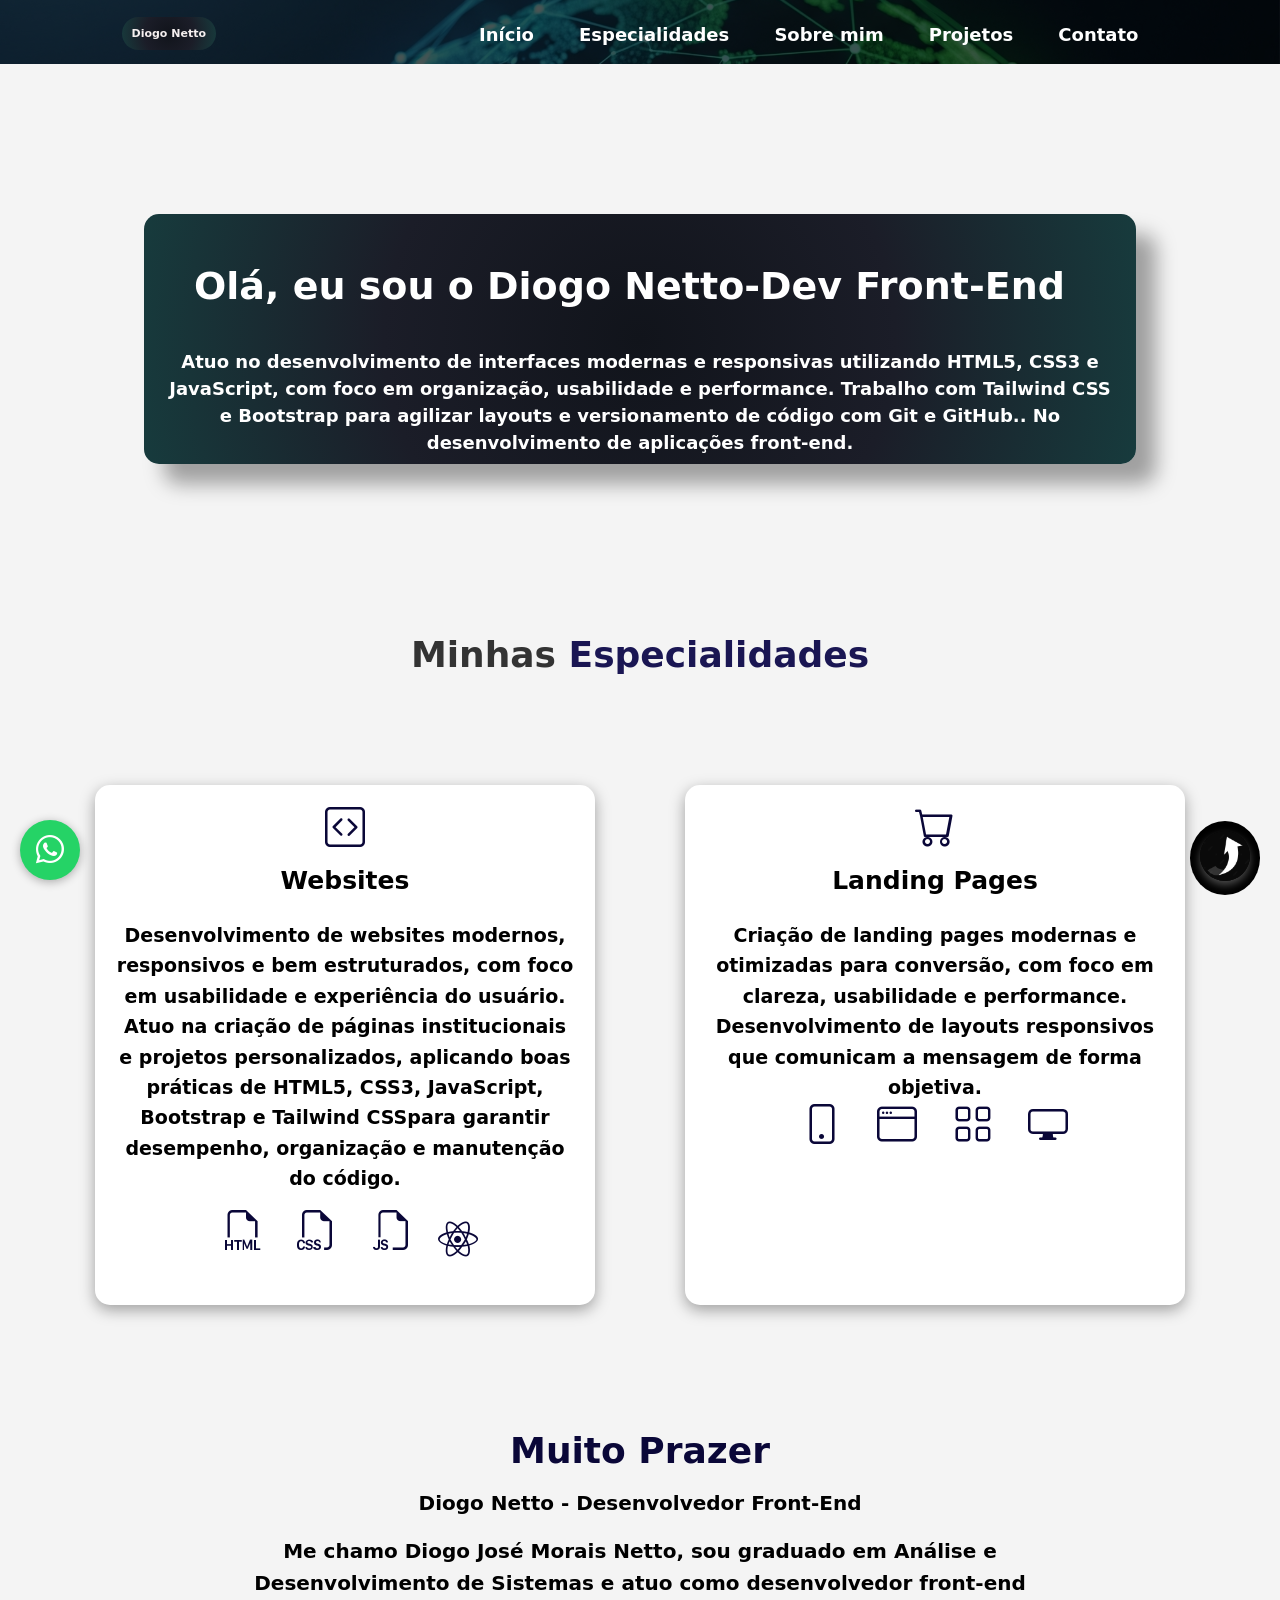
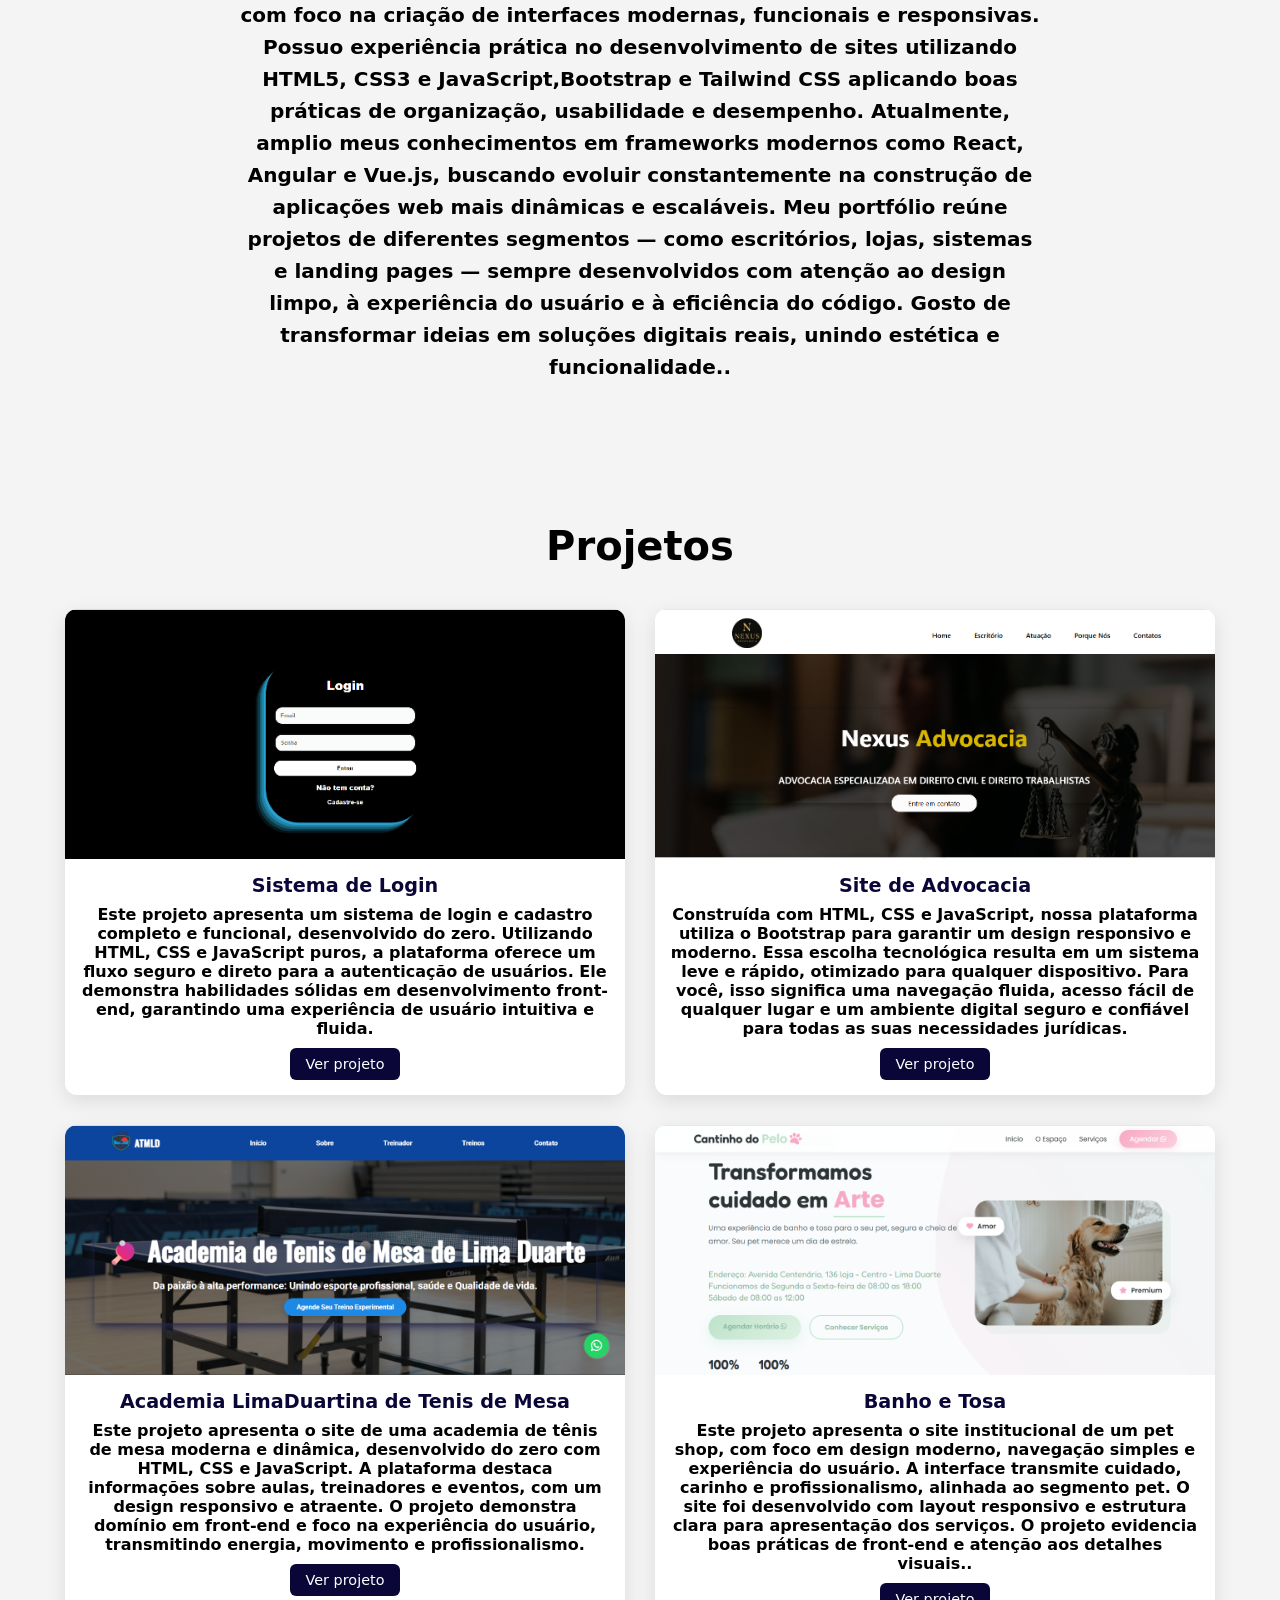
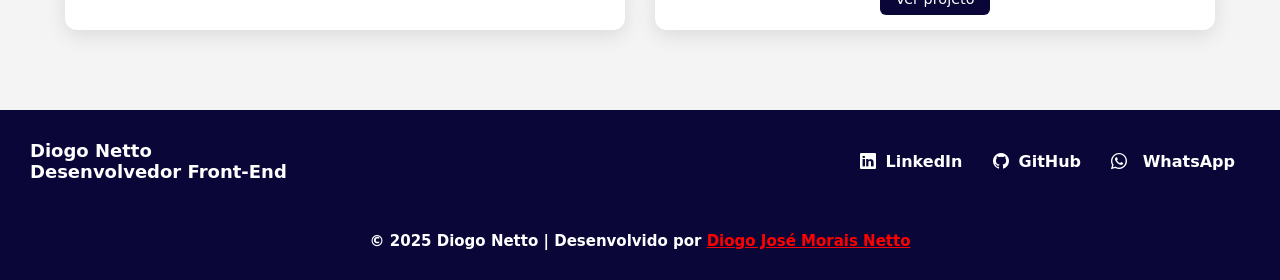
==== commit f2edef3d: "Atualização e inclusão de projetos" ====
--- a/index.html
+++ b/index.html
@@ -78,8 +78,7 @@
                 <div class="card1">
                   <i class="bi bi-code-square"></i>
                   <h3>Websites</h3>
-                  <p>Desenvolvimento de websites modernos, responsivos e bem estruturados, com foco em usabilidade e experiência do usuário. Atuo na criação de páginas institucionais e projetos personalizados, aplicando boas práticas de <strong>HTML5, CSS3, JavaScript, Bootstrap e Tailwind CSS</strong>
- para garantir desempenho, organização e manutenção do código.</p>
+                  <p>Desenvolvimento de websites modernos, responsivos e bem estruturados, com foco em usabilidade e experiência do usuário. Atuo na criação de páginas institucionais e projetos personalizados, aplicando boas práticas de <strong>HTML5, CSS3, JavaScript, Bootstrap e Tailwind CSS</strong>para garantir desempenho, organização e manutenção do código.</p>
                   <i class="bi bi-filetype-html"></i>
                   <i class="bi bi-filetype-css"></i>
                   <i class="bi bi-filetype-js"></i>
@@ -122,7 +121,7 @@
               <!-- Projeto 1 -->
              <div class="project-card">
                  <div class="project-img-wrapper">
-                        <img src="img/Captura de tela 2025-09-21 200136.png" alt="Projeto 1" class="project-image" data-image="img/Captura de tela 2025-07-18 214011.png">
+                        <img src="img/Captura de tela 2025-09-21 200136.png" alt="Projeto 1" class="project-image" data-image="img/Captura de tela 2025-09-21 200136.png">
                  </div>
                 <div class="project-info">
                    <h3>Sistema de Login</h3>
@@ -135,7 +134,7 @@
       <!-- Projeto 2 -->
             <div class="project-card">
                 <div class="project-img-wrapper">
-                <img src="img/Captura de tela 2025-09-21 193750.png" alt="Projeto 2" class="project-image" data-image="img/projeto2.jpg">
+                <img src="img/Captura de tela 2025-09-21 193750.png" alt="Projeto 2" class="project-image" data-image="img/Captura de tela 2025-09-21 193750.png">
              </div>
               <div class="project-info">
                 <h3>Site de Advocacia</h3>
@@ -148,12 +147,12 @@
       <!-- Projeto 3 -->
       <div class="project-card">
         <div class="project-img-wrapper">
-          <img src="img/Captura de tela 2025-11-02 112357.png" alt="Projeto 3" class="project-image" data-image="img/projeto3.jpg">
+          <img src="img/Captura de tela 2025-11-02 112357.png" alt="Projeto 3" class="project-image" data-image="img/Captura de tela 2025-11-02 112357.png">
         </div>
         <div class="project-info">
           <h3>Academia LimaDuartina de Tenis de Mesa</h3>
           <p>Este projeto apresenta o site de uma academia de tênis de mesa moderna e dinâmica, desenvolvido do zero com HTML, CSS e JavaScript. A plataforma destaca informações sobre aulas, treinadores e eventos, com um design responsivo e atraente. O projeto demonstra domínio em front-end e foco na experiência do usuário, transmitindo energia, movimento e profissionalismo.</p>
-          <a href="https://diogo-netto.github.io/lima-duarte-tenis-de-mesa/" target="_blank" class="project-link">Ver projeto</a>
+          <a href="https://lima-duarte-tenis-de-mesa.vercel.app/" target="_blank" class="project-link">Ver projeto</a>
         </div>
       </div>
       <!-- Fim do Projeto 3 -->
@@ -161,12 +160,15 @@
        <!-- Projeto 4 -->
       <div class="project-card">
         <div class="project-img-wrapper">
-          <img src="img/Design sem nome.png" alt="Projeto 3" class="project-image" data-image="img/projeto3.jpg">
+          <img src="img/Captura de tela 2026-01-20 134342.png" alt="Projeto 3" class="project-image" data-image="img/Captura de tela 2026-01-20 134342.png">
         </div>
         <div class="project-info">
-          <h3>Projeto 4</h3>
-          <p>Landing page com foco em design responsivo e visual moderno.</p>
-          <a href="#" target="_blank" class="project-link">Ver projeto</a>
+          <h3>Banho e Tosa </h3>
+          <p>Este projeto apresenta o site institucional de um pet shop, com foco em design moderno, navegação simples e experiência do usuário.
+A interface transmite cuidado, carinho e profissionalismo, alinhada ao segmento pet.
+O site foi desenvolvido com layout responsivo e estrutura clara para apresentação dos serviços.
+O projeto evidencia boas práticas de front-end e atenção aos detalhes visuais..</p>
+          <a href="https://pet-shop-cantinho-do-pelo.vercel.app/" target="_blank" class="project-link">Ver projeto</a>
         </div>
       </div>
     </div>
@@ -183,17 +185,6 @@
 <!-- Fim modal imagens card -->
 
 
-     <section class="formulario" id="fala">
-        <h2>Fale Comigo</h2>
-        <form action="mailto:diogonetto.ti@gmail.com.?subject=Proposta%20de%20Trabalho%20ou%20Colaboração%20(Visto%20no%20Portfólio)&body=Olá%20[Seu%20Nome],%0A%0AEntrei%20em%20contato%20através%20do%20seu%20portfólio.%20Estou%20interessado%20em%20discutir%20o%20seguinte%20projeto:%0A%0A[Descreva%20o%20projeto]%0A%0AAtenciosamente,%0A[Seu%20Nome]" method="post">
-            <input type="text" name="nome" id="#" placeholder="Seu nome completo:" required>
-            <input type="text" name="email" id="#" placeholder="Seu e-mail:" required>
-            <input type="text" name="celular" id="#" placeholder="Seu celular:">
-            <textarea name="mensagem" id="#" placeholder="Sua mensagem" required></textarea>
-            <div class="btn-enviar"><input type="submit" value="ENVIAR"></div>
-        </form>
-     </section>
-
 
   <section class="footer-section">
     <footer class="footer">
--- a/style.css
+++ b/style.css
@@ -504,89 +504,6 @@
 
 
 
-.formulario h2 {
-    background-color:#0a0738;
-    border-radius: 15px;
-    color: white;
-    box-shadow: rgba(0, 0, 0, 0.35) 20px 20px 20px;
-    width: 60%; /* Ajuste a largura conforme necessário */
-    height: 60px; /* Ajuste a altura conforme necessário */
-    margin-left: auto;  /* Alinha o elemento ao centro */
-    margin-right: auto;  /* Alinha o elemento ao centro */
-    margin-top: 80px;
-}
-
-
-.formulario h2 {
-    text-align: center;
-     padding: 10px;
-}
-
-
-
-form {
-    max-width: 500px;
-    margin: 0 auto;
-    display: flex;
-    justify-content: center;
-    flex-direction: column;
-    gap: 10px;
-    margin-top: 40px;
-}
-
-
-
-form input,
-form textarea {
-    width: 100%;
-    background-color: #0a0738;
-    border: 0;
-    outline: 0;
-    padding: 20px 15px;
-    border-radius: 15px;
-    color: #f8f6f6;
-    font-size: 18px;
-}
-
-
-
-
-
-form textarea {
-    resize: none;
-    max-height: 200px;
-    color: white;
-}
-
-textarea::placeholder {
-   color: #fff; /* Cor branca */
-   opacity: 1; /* Garante visibilidade total */
-   font-weight: 600;
-}
-
-
-
-form .btn-enviar {
-    margin-top: 20px;
-    text-align: center;
-}
-
-form .btn-enviar input {
-    width: 120px;
-    background-color: #0a0738;
-    color: #f7f7f7;
-    font-weight: 700;
-    cursor: pointer;
-    transition: .2s;
-}
-
-
-
-input::placeholder {
-     color: #fff; /* Define a cor branca */
-     opacity: 1; /* Garante que o texto do placeholder seja visível */
-     font-weight: 600;
-}
 
 
 
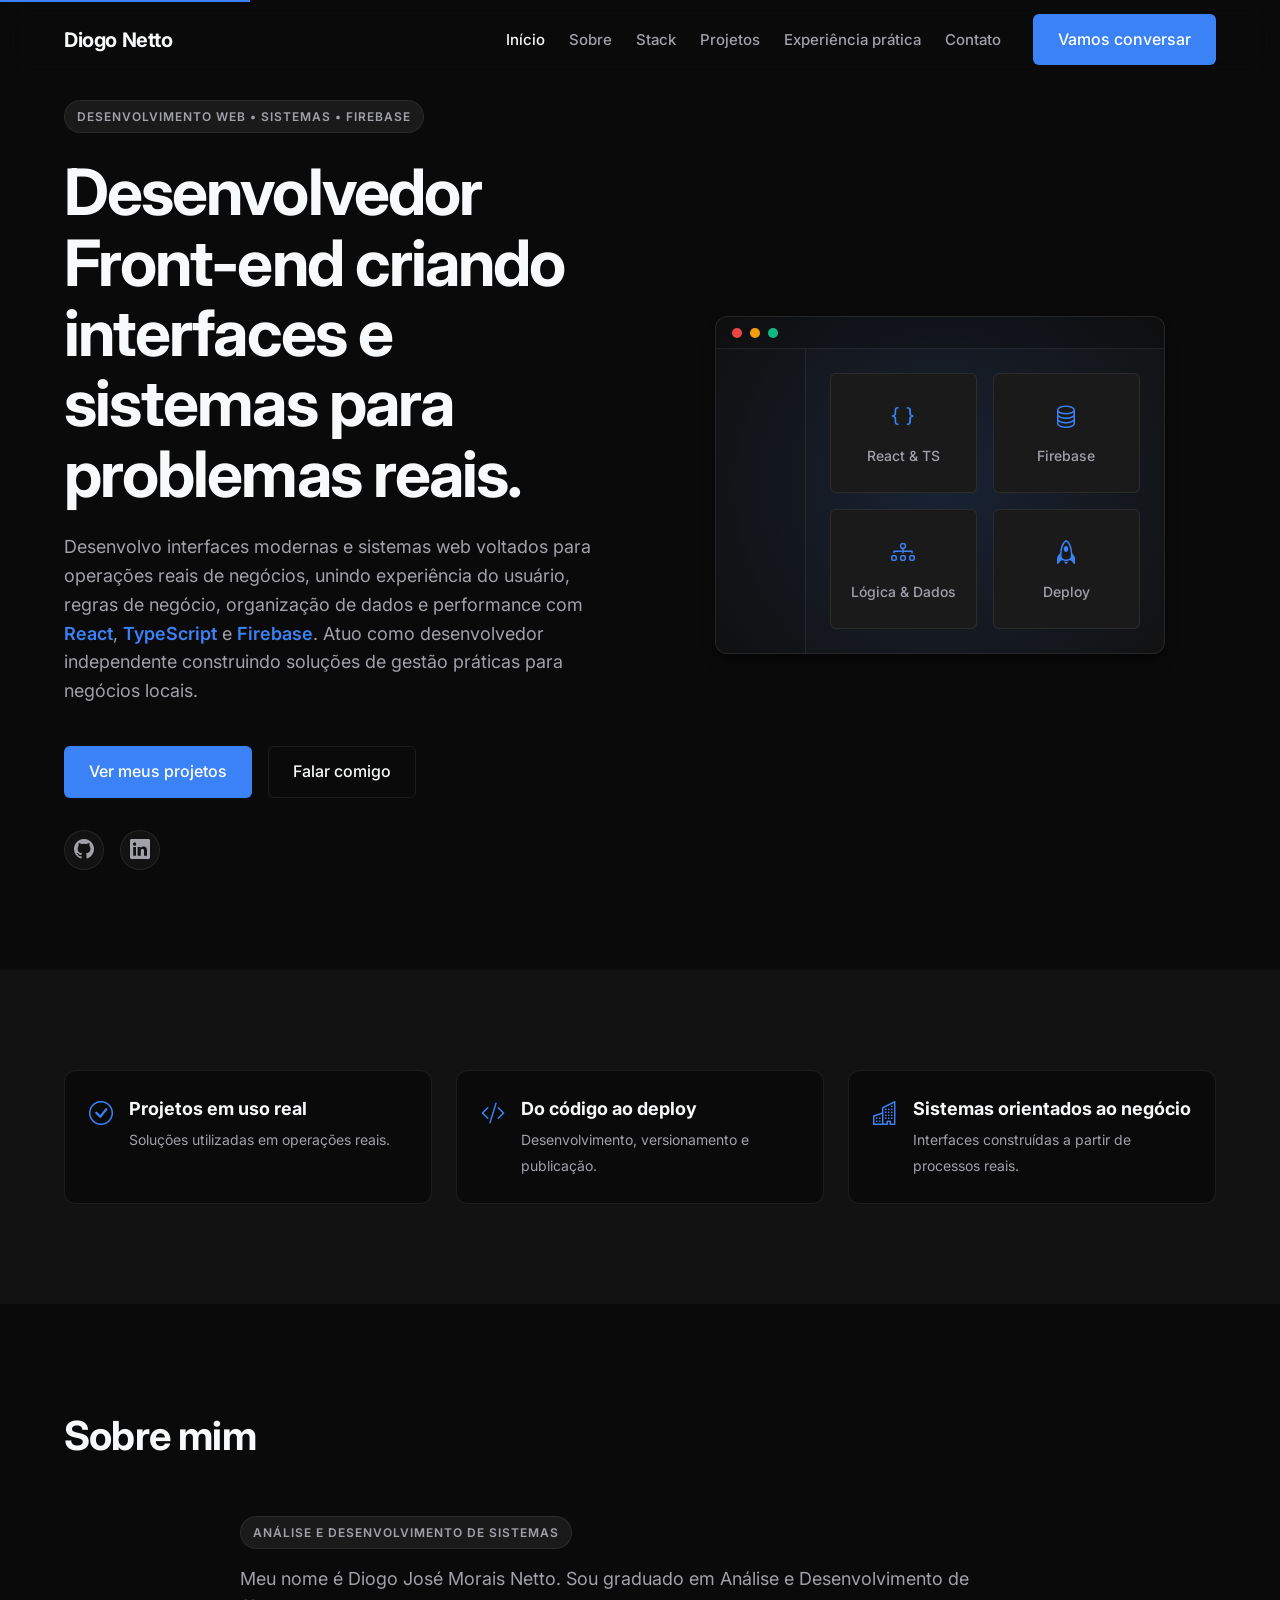
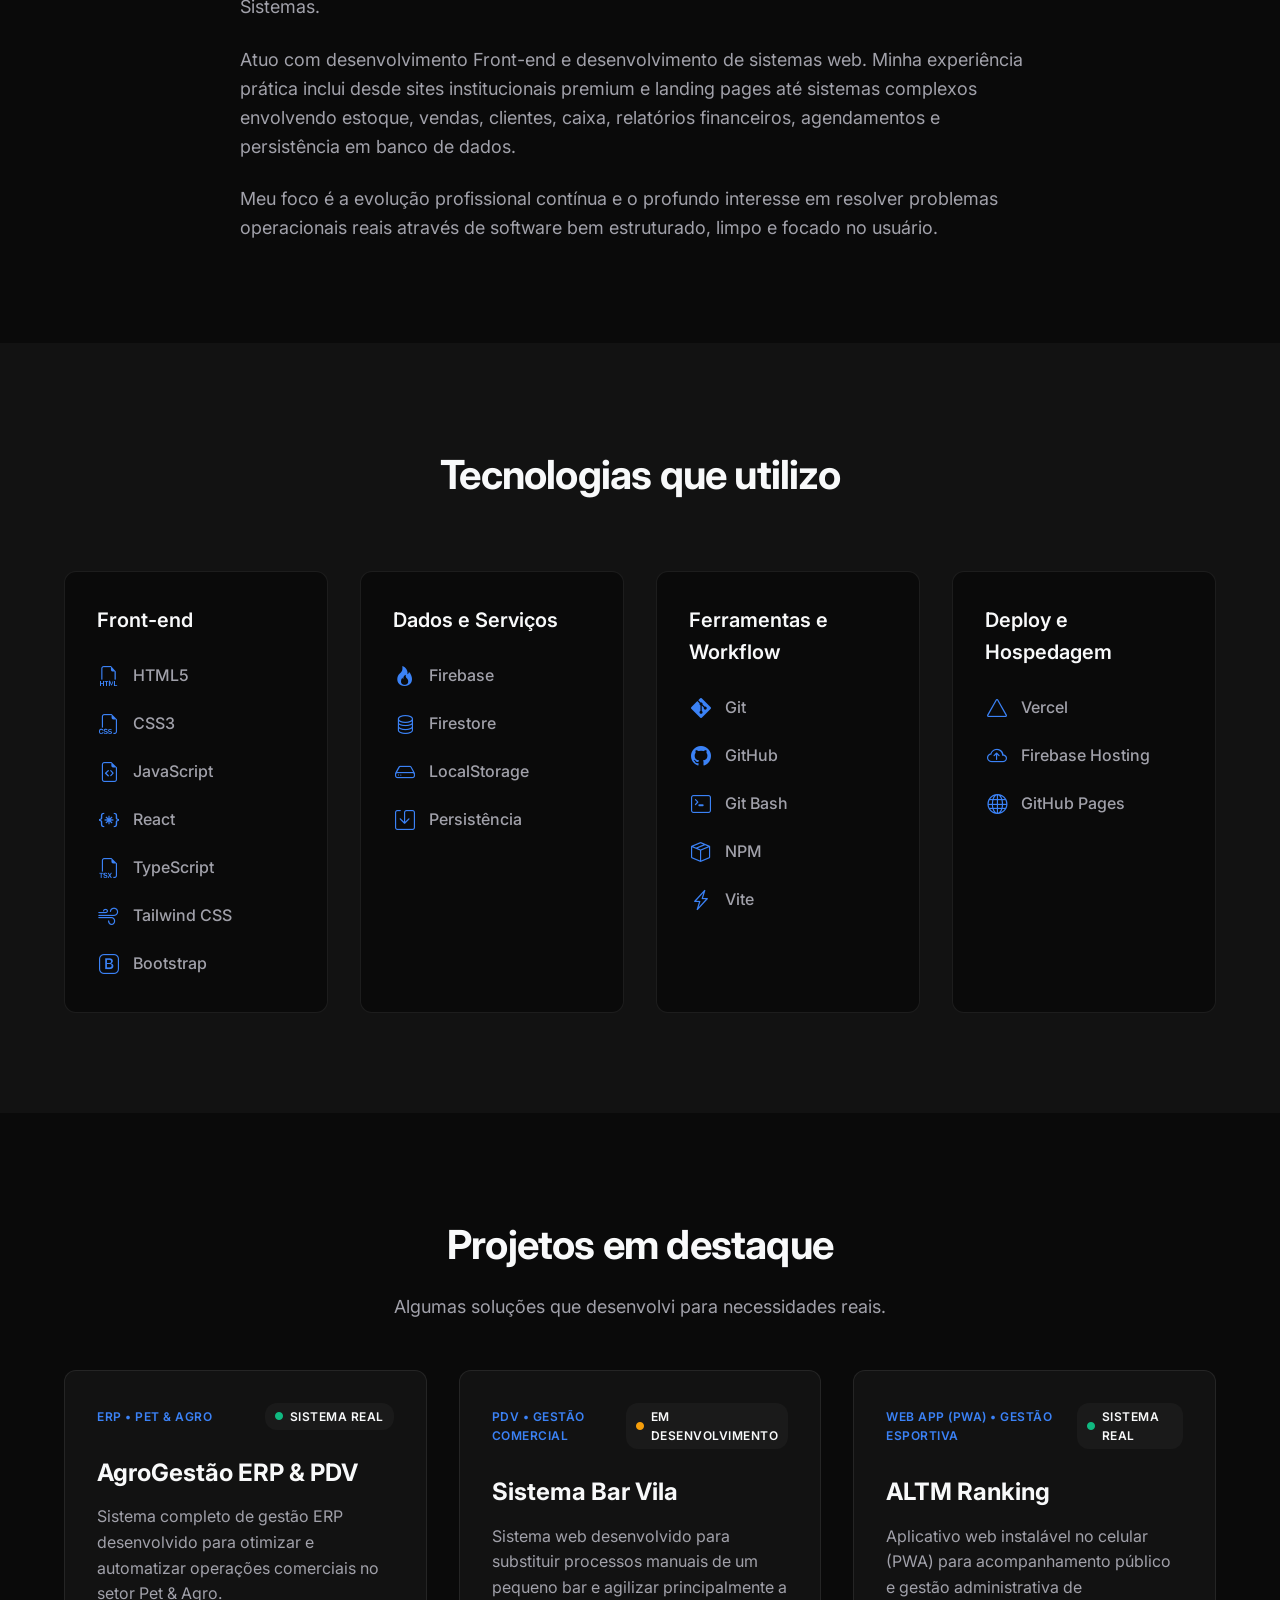
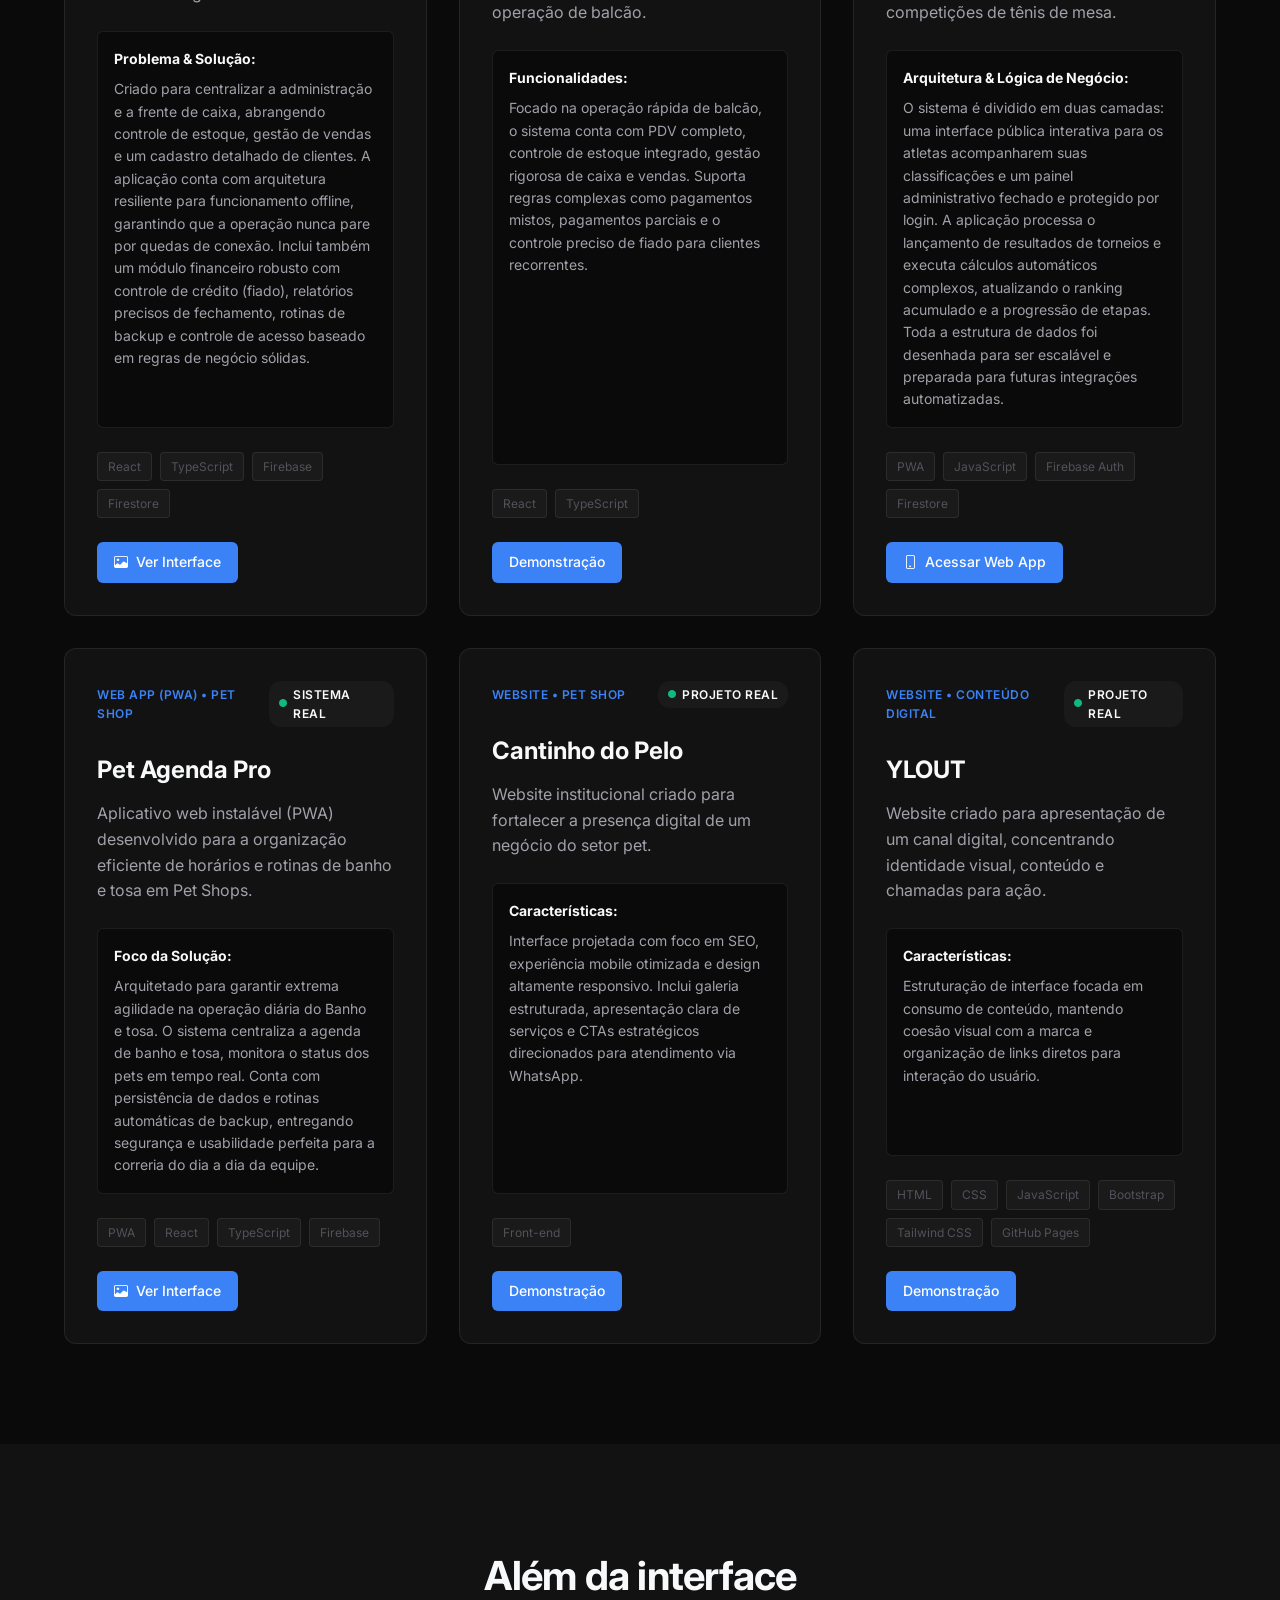
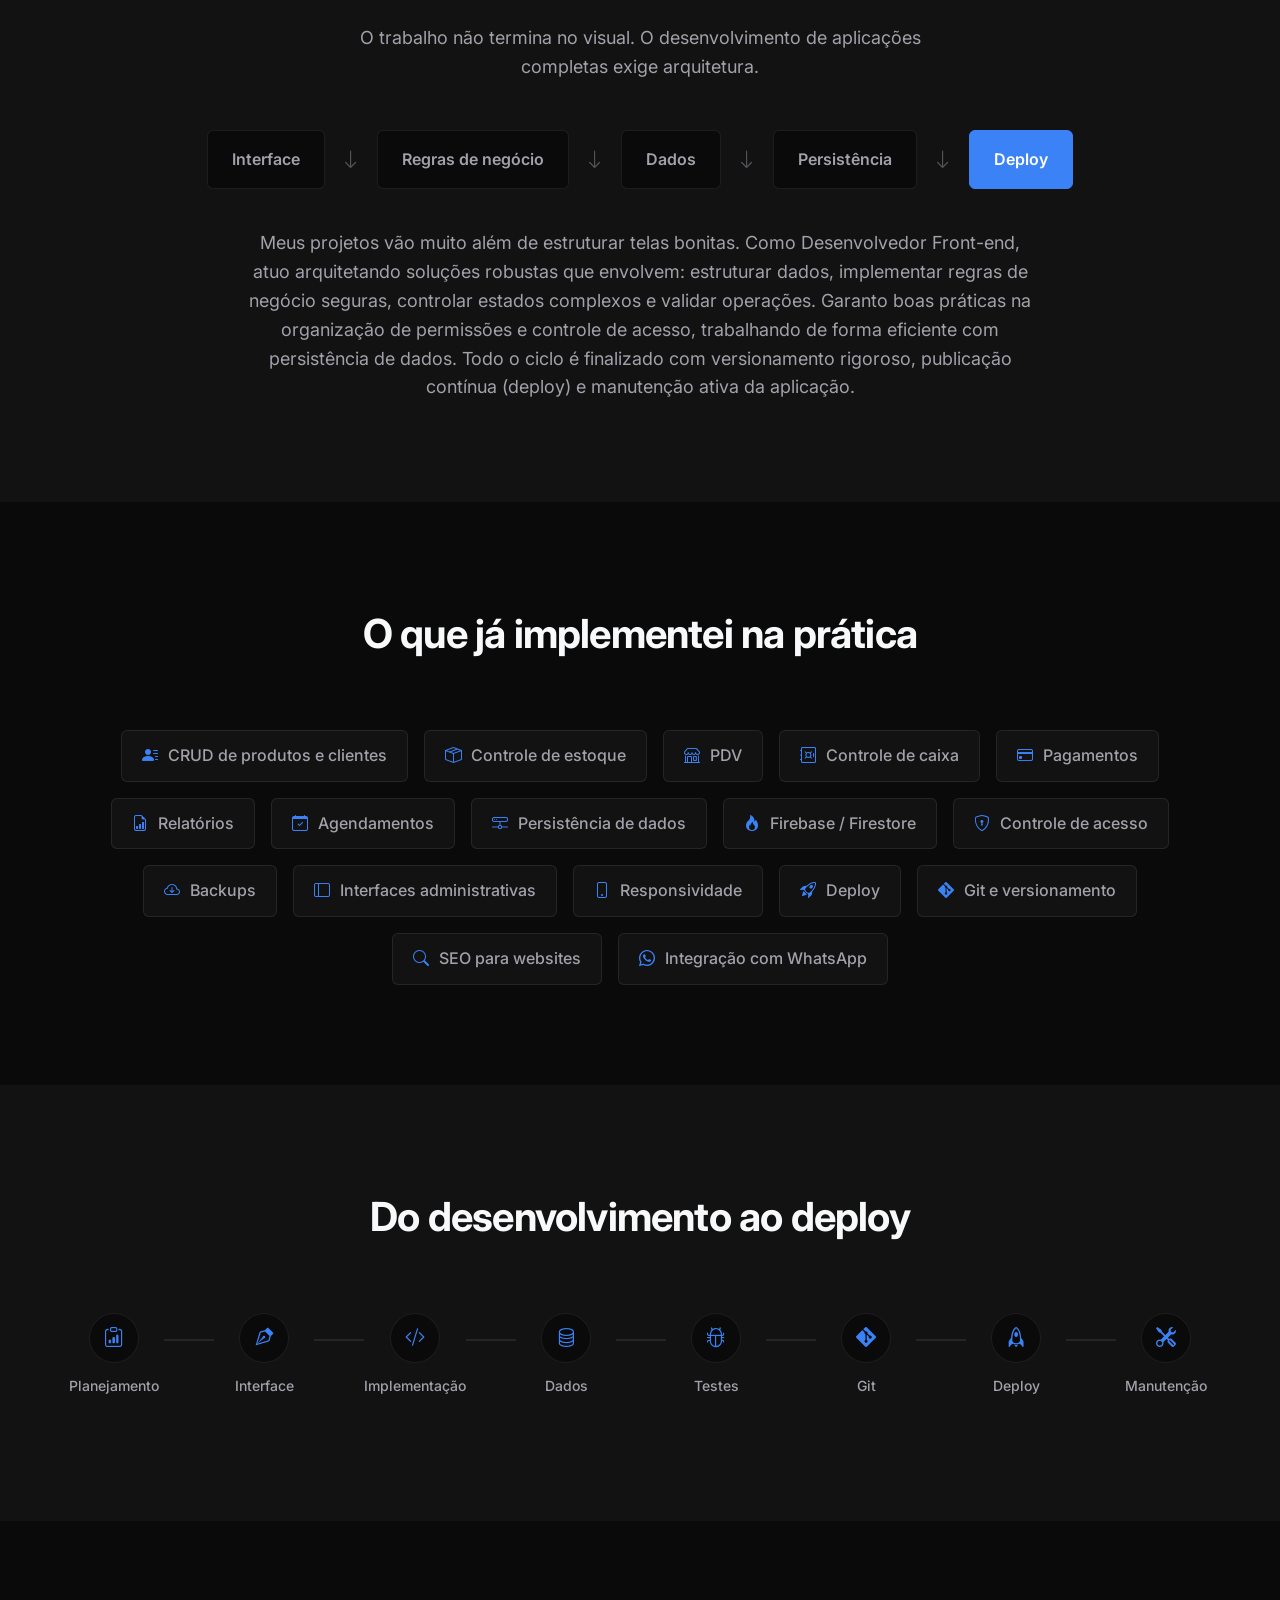
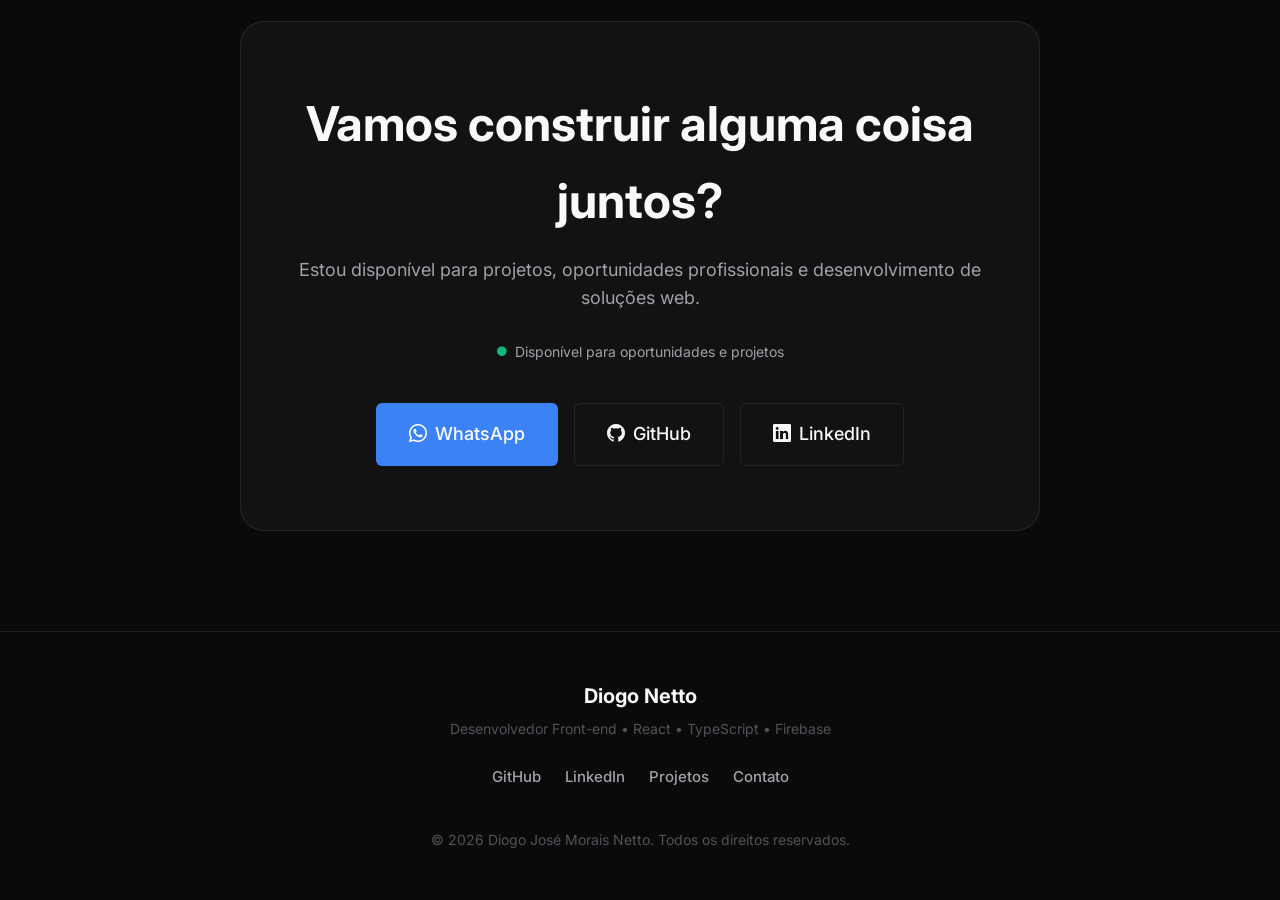
==== commit 54654860: "Refatoração: limpeza de arquivos e transição para arquitetura Single Page" ====
--- a/index.html
+++ b/index.html
@@ -1,237 +1,537 @@
 <!DOCTYPE html>
-<html lang="pt-br">
+<html lang="pt-BR">
 <head>
     <meta charset="UTF-8">
     <meta name="viewport" content="width=device-width, initial-scale=1.0">
-    <meta name="description" content="Portfólio de Diogo Netto - Desenvolvedor Front-end com experiência em HTML, CSS e JavaScript.">
-    <meta name="keywords" content="desenvolvedor web, front-end, HTML, CSS, JavaScript, React, portfólio">
-    <meta name="author" content="Diogo Netto">
-
-    <!-- Open Graph Meta Tags -->
-    <meta property="og:title" content="Portfólio - Diogo Netto | Desenvolvedor Front-End">
-    <meta property="og:description" content="Conheça meus projetos e habilidades em desenvolvimento front-end.">
-    <meta property="og:image" content="URL_da_imagem_de_preview">
-    <meta property="og:url" content="URL_do_seu_portfolio">
+    <title>Diogo Netto | Desenvolvedor Front-end • React, TypeScript e Firebase</title>
+    <meta name="description" content="Portfólio de Diogo Netto, Desenvolvedor Front-end especializado na criação de interfaces modernas e sistemas web com React, TypeScript, JavaScript e Firebase.">
+    <meta name="robots" content="index, follow">
+    <meta name="theme-color" content="#0a0a0a">
+    <link rel="canonical" href="https://diogo-netto.github.io/">
+
+    <!-- Open Graph -->
+    <meta property="og:title" content="Diogo Netto | Desenvolvedor Front-end">
+    <meta property="og:description" content="Portfólio de Diogo Netto, Desenvolvedor Front-end especializado na criação de interfaces modernas e sistemas web com React, TypeScript, JavaScript e Firebase.">
     <meta property="og:type" content="website">
-
-    <!-- Twitter Card Meta Tags -->
+    <meta property="og:url" content="https://diogo-netto.github.io/">
+    <!-- ADICIONAR URL DA IMAGEM DE PREVIEW -->
+    <meta property="og:image" content="#">
+
+    <!-- Twitter Card -->
     <meta name="twitter:card" content="summary_large_image">
-    <meta name="twitter:title" content="Portfólio - Diogo Netto | Desenvolvedor Front-End">
-    <meta name="twitter:description" content="Conheça meus projetos e habilidades em desenvolvimento front-end.">
-    <meta name="twitter:image" content="URL_da_imagem_de_preview">
-    <!-- Ícone -->
+    <meta name="twitter:title" content="Diogo Netto | Desenvolvedor Front-end">
+    <meta name="twitter:description" content="Especializado na criação de interfaces modernas e sistemas web.">
+    <!-- ADICIONAR URL DA IMAGEM DE PREVIEW -->
+    <meta name="twitter:image" content="#">
+
+    <!-- Favicon -->
     <link rel="icon" href="img/favicon-16x16.png" type="image/x-icon">
 
-    <link rel="stylesheet" href="https://cdn.jsdelivr.net/npm/bootstrap-icons/font/bootstrap-icons.css">
-    <link href="https://cdnjs.cloudflare.com/ajax/libs/font-awesome/6.0.0/css/all.min.css" rel="stylesheet">
+    <!-- Fonts & Icons -->
+    <link rel="preconnect" href="https://fonts.googleapis.com">
+    <link rel="preconnect" href="https://fonts.gstatic.com" crossorigin>
+    <link href="https://fonts.googleapis.com/css2?family=Inter:wght@300;400;500;600;700&display=swap" rel="stylesheet">
+    <link rel="stylesheet" href="https://cdn.jsdelivr.net/npm/bootstrap-icons@1.11.3/font/bootstrap-icons.min.css">
+    
+    <!-- CSS -->
     <link rel="stylesheet" href="style.css">
-    <title>Portfólio-Diogo josé Morais Netto</title>
+
+    <!-- Schema.org -->
+    <script type="application/ld+json">
+    {
+      "@context": "https://schema.org",
+      "@type": "Person",
+      "name": "Diogo José Morais Netto",
+      "jobTitle": "Desenvolvedor Front-end",
+      "url": "https://diogo-netto.github.io/",
+      "sameAs": [
+        "https://github.com/Diogo-netto",
+        "#" 
+      ]
+    }
+    </script>
 </head>
 <body>
-   <!-- Cabeçalho -->
-    <header>
-        <button id="menu-button" class="menu-button">&#9776</button>
-        <nav id="nav-menu" class="nav-menu">
-            <a href="index.html">Início</a>
-            <a href="#especialidades">Especialidades</a>
-            <a href="#sobre">Sobre mim</a>
-            <a href="#projetos">Projetos</a>
-            <a href="#fala">Contato</a>
-        </nav>
-        <div class="principal">
-            <div class="logo">
-                <a href="index.html">
-                    <p>Diogo Netto</p>
-                </a>
-            </div>
-            <div class="menu">
-                <a href="index.html">Início</a>
-                <a href="#especialidades">Especialidades</a>
-                <a href="#sobre">Sobre mim</a>
-                <a href="#projetos">Projetos</a>
-                <a href="#fala">Contato</a>
-            </div>
+    <a href="#main-content" class="skip-link">Pular para o conteúdo principal</a>
+
+    <header id="header" class="header">
+        <div class="container header-container">
+            <a href="#" class="logo">Diogo Netto</a>
+            
+            <button class="mobile-toggle" id="mobile-toggle" aria-label="Abrir menu" aria-expanded="false" aria-controls="main-nav">
+                <i class="bi bi-list"></i>
+            </button>
+
+            <nav id="main-nav" class="main-nav" aria-label="Navegação principal">
+                <ul class="nav-list">
+                    <li><a href="#hero" class="nav-link">Início</a></li>
+                    <li><a href="#sobre" class="nav-link">Sobre</a></li>
+                    <li><a href="#stack" class="nav-link">Stack</a></li>
+                    <li><a href="#projetos" class="nav-link">Projetos</a></li>
+                    <li><a href="#experiencia" class="nav-link">Experiência prática</a></li>
+                    <li><a href="#contato" class="nav-link">Contato</a></li>
+                </ul>
+                <a href="#contato" class="btn btn-primary nav-cta">Vamos conversar</a>
+            </nav>
         </div>
     </header>
-<!-- Fim do cabeçalho -->
-
-<!-- Main -->
-<main>
-  <!-- Parte 1 -->
-        <section class="part1">
-            <div class="titulo">
-                <div class="texto">
-                <h1>Olá, eu sou o Diogo Netto-Dev Front-End</h1>
-                <p>Atuo no desenvolvimento de interfaces modernas e responsivas utilizando HTML5, CSS3 e JavaScript, com foco em organização, usabilidade e performance. Trabalho com Tailwind CSS e Bootstrap para agilizar layouts e versionamento de código com Git e GitHub.. No desenvolvimento de aplicações front-end.</p>
-                </div>
-            </div>
-        </section>
-        <!-- Fim da parte 1 -->
-         
-        <!-- Parte 2 -->
-        <section class="part2" id="especialidades">
-            <div class="especialidades">
-                <h1>Minhas <span>Especialidades</span></h1>
-            </div>
-             
-        <div class="card-container">
-                <div class="card1">
-                  <i class="bi bi-code-square"></i>
-                  <h3>Websites</h3>
-                  <p>Desenvolvimento de websites modernos, responsivos e bem estruturados, com foco em usabilidade e experiência do usuário. Atuo na criação de páginas institucionais e projetos personalizados, aplicando boas práticas de <strong>HTML5, CSS3, JavaScript, Bootstrap e Tailwind CSS</strong>para garantir desempenho, organização e manutenção do código.</p>
-                  <i class="bi bi-filetype-html"></i>
-                  <i class="bi bi-filetype-css"></i>
-                  <i class="bi bi-filetype-js"></i>
-                  <i class="fab fa-react"></i>
-                  
-                </div>
-
-              <div class="card">
-                <div class="card1">
-                    <i class="bi bi-cart"></i>
-                    <h3>Landing Pages</h3>
-                    <p>Criação de landing pages modernas e otimizadas para conversão, com foco em clareza, usabilidade e performance. Desenvolvimento de layouts responsivos que comunicam a mensagem de forma objetiva.</p>
-                    <i class="bi bi-phone"></i>
-                    <i class="bi bi-window"></i>
-                    <i class="bi bi-grid"></i>
-                    <i class="bi bi-display"></i>
-                </div>
-              </div>
+
+    <main id="main-content">
+        <!-- Hero Section -->
+        <section id="hero" class="hero section">
+            <div class="container hero-container">
+                <div class="hero-content animate-on-scroll">
+                    <span class="tag">DESENVOLVIMENTO WEB • SISTEMAS • FIREBASE</span>
+                    <h1 class="hero-title">Desenvolvedor Front-end criando interfaces e sistemas para problemas reais.</h1>
+                    <p class="hero-subtitle">
+                        Desenvolvo interfaces modernas e sistemas web voltados para operações reais de negócios, unindo experiência do usuário, regras de negócio, organização de dados e performance com <span class="highlight">React</span>, <span class="highlight">TypeScript</span> e <span class="highlight">Firebase</span>. Atuo como desenvolvedor independente construindo soluções de gestão práticas para negócios locais.
+                    </p>
+                    <div class="hero-actions">
+                        <a href="#projetos" class="btn btn-primary">Ver meus projetos</a>
+                        <a href="#contato" class="btn btn-outline">Falar comigo</a>
+                    </div>
+                    <div class="hero-social">
+                        <a href="https://github.com/Diogo-netto" target="_blank" rel="noopener noreferrer" aria-label="GitHub"><i class="bi bi-github"></i></a>
+                        <!-- ADICIONAR LINK DO LINKEDIN ABAIXO -->
+                        <a href="#" target="_blank" rel="noopener noreferrer" aria-label="LinkedIn"><i class="bi bi-linkedin"></i></a>
+                    </div>
+                </div>
+                <div class="hero-visual animate-on-scroll delay-1">
+                    <div class="abstract-dashboard">
+                        <div class="dash-header">
+                            <span class="dot red"></span>
+                            <span class="dot yellow"></span>
+                            <span class="dot green"></span>
+                        </div>
+                        <div class="dash-body">
+                            <div class="dash-sidebar"></div>
+                            <div class="dash-content">
+                                <div class="dash-card">
+                                    <i class="bi bi-braces"></i>
+                                    <span>React & TS</span>
+                                </div>
+                                <div class="dash-card">
+                                    <i class="bi bi-database"></i>
+                                    <span>Firebase</span>
+                                </div>
+                                <div class="dash-card">
+                                    <i class="bi bi-diagram-3"></i>
+                                    <span>Lógica & Dados</span>
+                                </div>
+                                <div class="dash-card">
+                                    <i class="bi bi-rocket"></i>
+                                    <span>Deploy</span>
+                                </div>
+                            </div>
+                        </div>
+                    </div>
+                </div>
+            </div>
+        </section>
+
+        <!-- Indicadores Section -->
+        <section id="indicadores" class="indicadores section bg-surface">
+            <div class="container indicadores-container animate-on-scroll">
+                <div class="indicador-item">
+                    <i class="bi bi-check-circle"></i>
+                    <div class="indicador-text">
+                        <strong>Projetos em uso real</strong>
+                        <span>Soluções utilizadas em operações reais.</span>
+                    </div>
+                </div>
+                <div class="indicador-item">
+                    <i class="bi bi-code-slash"></i>
+                    <div class="indicador-text">
+                        <strong>Do código ao deploy</strong>
+                        <span>Desenvolvimento, versionamento e publicação.</span>
+                    </div>
+                </div>
+                <div class="indicador-item">
+                    <i class="bi bi-buildings"></i>
+                    <div class="indicador-text">
+                        <strong>Sistemas orientados ao negócio</strong>
+                        <span>Interfaces construídas a partir de processos reais.</span>
+                    </div>
+                </div>
+            </div>
+        </section>
+
+        <!-- Sobre Mim Section -->
+        <section id="sobre" class="sobre section">
+            <div class="container animate-on-scroll">
+                <div class="section-header">
+                    <h2 class="section-title">Sobre mim</h2>
+                </div>
+                <div class="sobre-content">
+                    <div class="sobre-text">
+                        <span class="tag tag-sm">Análise e Desenvolvimento de Sistemas</span>
+                        <p>Meu nome é Diogo José Morais Netto. Sou graduado em Análise e Desenvolvimento de Sistemas.</p>
+                        <p>Atuo com desenvolvimento Front-end e desenvolvimento de sistemas web. Minha experiência prática inclui desde sites institucionais premium e landing pages até sistemas complexos envolvendo estoque, vendas, clientes, caixa, relatórios financeiros, agendamentos e persistência em banco de dados.</p>
+                        <p>Meu foco é a evolução profissional contínua e o profundo interesse em resolver problemas operacionais reais através de software bem estruturado, limpo e focado no usuário.</p>
+                    </div>
+                </div>
+            </div>
+        </section>
+
+        <!-- Tecnologias Section -->
+        <section id="stack" class="stack section bg-surface">
+            <div class="container animate-on-scroll">
+                <div class="section-header center">
+                    <h2 class="section-title">Tecnologias que utilizo</h2>
+                </div>
+                <div class="stack-grid">
+                    <div class="stack-category">
+                        <h3>Front-end</h3>
+                        <ul class="tech-list">
+                            <li><i class="bi bi-filetype-html"></i> HTML5</li>
+                            <li><i class="bi bi-filetype-css"></i> CSS3</li>
+                            <li><i class="bi bi-file-earmark-code"></i> JavaScript</li>
+                            <li><i class="bi bi-braces-asterisk"></i> React</li>
+                            <li><i class="bi bi-filetype-tsx"></i> TypeScript</li>
+                            <li><i class="bi bi-wind"></i> Tailwind CSS</li>
+                            <li><i class="bi bi-bootstrap"></i> Bootstrap</li>
+                        </ul>
+                    </div>
+                    <div class="stack-category">
+                        <h3>Dados e Serviços</h3>
+                        <ul class="tech-list">
+                            <li><i class="bi bi-fire"></i> Firebase</li>
+                            <li><i class="bi bi-database"></i> Firestore</li>
+                            <li><i class="bi bi-hdd"></i> LocalStorage</li>
+                            <li><i class="bi bi-save"></i> Persistência</li>
+                        </ul>
+                    </div>
+                    <div class="stack-category">
+                        <h3>Ferramentas e Workflow</h3>
+                        <ul class="tech-list">
+                            <li><i class="bi bi-git"></i> Git</li>
+                            <li><i class="bi bi-github"></i> GitHub</li>
+                            <li><i class="bi bi-terminal"></i> Git Bash</li>
+                            <li><i class="bi bi-box-seam"></i> NPM</li>
+                            <li><i class="bi bi-lightning-charge"></i> Vite</li>
+                        </ul>
+                    </div>
+                    <div class="stack-category">
+                        <h3>Deploy e Hospedagem</h3>
+                        <ul class="tech-list">
+                            <li><i class="bi bi-triangle"></i> Vercel</li>
+                            <li><i class="bi bi-cloud-arrow-up"></i> Firebase Hosting</li>
+                            <li><i class="bi bi-globe"></i> GitHub Pages</li>
+                        </ul>
+                    </div>
+                </div>
+            </div>
+        </section>
+
+        <!-- Projetos Section -->
+        <section id="projetos" class="projetos section">
+            <div class="container">
+                <div class="section-header center animate-on-scroll">
+                    <h2 class="section-title">Projetos em destaque</h2>
+                    <p class="section-subtitle">Algumas soluções que desenvolvi para necessidades reais.</p>
+                </div>
+                
+                <div class="projetos-grid">
+                    
+                    <!-- Projeto 1 -->
+                   <article class="projeto-card animate-on-scroll">
+    <div class="projeto-header">
+        <span class="projeto-categoria">ERP • Pet & Agro</span>
+        <span class="projeto-status status-real"><i class="bi bi-circle-fill"></i> Sistema real</span>
+    </div>
+    <!-- NOVO TÍTULO PROFISSIONAL -->
+    <h3 class="projeto-titulo">AgroGestão ERP & PDV</h3>
+    <p class="projeto-descricao">Sistema completo de gestão ERP desenvolvido para otimizar e automatizar operações comerciais no setor Pet & Agro.</p>
+    <div class="projeto-detalhes">
+        <strong>Problema & Solução:</strong>
+        <p>Criado para centralizar a administração e a frente de caixa, abrangendo controle de estoque, gestão de vendas e um cadastro detalhado de clientes. A aplicação conta com arquitetura resiliente para funcionamento offline, garantindo que a operação nunca pare por quedas de conexão. Inclui também um módulo financeiro robusto com controle de crédito (fiado), relatórios precisos de fechamento, rotinas de backup e controle de acesso baseado em regras de negócio sólidas.</p>
+    </div>
+    <div class="projeto-tech">
+        <span class="tech-tag">React</span>
+        <span class="tech-tag">TypeScript</span>
+        <span class="tech-tag">Firebase</span>
+        <span class="tech-tag">Firestore</span>
+    </div>
+    <div class="projeto-links">
+        <!-- LINK APONTANDO PARA A NOVA PÁGINA DE PREVIEW -->
+        <a href="demo-agro.html" class="btn btn-sm btn-primary"><i class="bi bi-image"></i> Ver Interface</a>
+    </div>
+</article>
+
+                    <!-- Projeto 2 -->
+                    <article class="projeto-card animate-on-scroll">
+                        <div class="projeto-header">
+                            <span class="projeto-categoria">PDV • Gestão Comercial</span>
+                            <span class="projeto-status status-dev"><i class="bi bi-circle-fill"></i> Em desenvolvimento</span>
+                        </div>
+                        <h3 class="projeto-titulo">Sistema Bar Vila</h3>
+                        <p class="projeto-descricao">Sistema web desenvolvido para substituir processos manuais de um pequeno bar e agilizar principalmente a operação de balcão.</p>
+                        <div class="projeto-detalhes">
+                            <strong>Funcionalidades:</strong>
+                            <p>Focado na operação rápida de balcão, o sistema conta com PDV completo, controle de estoque integrado, gestão rigorosa de caixa e vendas. Suporta regras complexas como pagamentos mistos, pagamentos parciais e o controle preciso de fiado para clientes recorrentes.</p>
+                        </div>
+                        <div class="projeto-tech">
+                            <span class="tech-tag">React</span>
+                            <span class="tech-tag">TypeScript</span>
+                        </div>
+                        <div class="projeto-links">
+                            <!-- ADICIONAR URL DO PROJETO -->
+                            <a href="#" target="_blank" rel="noopener noreferrer" class="btn btn-sm btn-primary">Demonstração</a>
+                           
+                        </div>
+                    </article>
+
+                    <!-- Projeto 3 -->
+                   <article class="projeto-card animate-on-scroll">
+    <div class="projeto-header">
+        <span class="projeto-categoria">Web App (PWA) • Gestão Esportiva</span>
+        <span class="projeto-status status-real"><i class="bi bi-circle-fill"></i> Sistema Real</span>
+    </div>
+    <h3 class="projeto-titulo">ALTM Ranking</h3>
+    <p class="projeto-descricao">Aplicativo web instalável no celular (PWA) para acompanhamento público e gestão administrativa de competições de tênis de mesa.</p>
+    <div class="projeto-detalhes">
+        <strong>Arquitetura & Lógica de Negócio:</strong>
+        <p>O sistema é dividido em duas camadas: uma interface pública interativa para os atletas acompanharem suas classificações e um painel administrativo fechado e protegido por login. A aplicação processa o lançamento de resultados de torneios e executa cálculos automáticos complexos, atualizando o ranking acumulado e a progressão de etapas. Toda a estrutura de dados foi desenhada para ser escalável e preparada para futuras integrações automatizadas.</p>
+    </div>
+    <div class="projeto-tech">
+        <span class="tech-tag">PWA</span>
+        <span class="tech-tag">JavaScript</span>
+        <span class="tech-tag">Firebase Auth</span>
+        <span class="tech-tag">Firestore</span>
+    </div>
+    <div class="projeto-links">
+        <a href="https://ranking-altm.web.app/" target="_blank" rel="noopener noreferrer" class="btn btn-sm btn-primary"><i class="bi bi-phone"></i> Acessar Web App</a>
+    </div>
+</article>
+
+                    <article class="projeto-card animate-on-scroll">
+    <div class="projeto-header">
+        <span class="projeto-categoria">Web App (PWA) • Pet Shop</span>
+        <span class="projeto-status status-real"><i class="bi bi-circle-fill"></i> Sistema real</span>
+    </div>
+    <h3 class="projeto-titulo">Pet Agenda Pro</h3>
+    <p class="projeto-descricao">Aplicativo web instalável (PWA) desenvolvido para a organização eficiente de horários e rotinas de banho e tosa em Pet Shops.</p>
+    <div class="projeto-detalhes">
+        <strong>Foco da Solução:</strong>
+        <p>Arquitetado para garantir extrema agilidade na operação diária do Banho e tosa. O sistema centraliza a agenda de banho e tosa, monitora o status dos pets em tempo real. Conta com persistência de dados e rotinas automáticas de backup, entregando segurança e usabilidade perfeita para a correria do dia a dia da equipe.</p>
+    </div>
+    <div class="projeto-tech">
+        <span class="tech-tag">PWA</span>
+        <span class="tech-tag">React</span>
+        <span class="tech-tag">TypeScript</span>
+        <span class="tech-tag">Firebase</span>
+    </div>
+    <div class="projeto-links">
+        <a href="demo-agenda.html" class="btn btn-sm btn-primary"><i class="bi bi-image"></i> Ver Interface</a>
+    </div>
+</article>
+
+                    <!-- Projeto 5 -->
+                    <article class="projeto-card animate-on-scroll">
+                        <div class="projeto-header">
+                            <span class="projeto-categoria">Website • Pet Shop</span>
+                            <span class="projeto-status status-real"><i class="bi bi-circle-fill"></i> Projeto real</span>
+                        </div>
+                        <h3 class="projeto-titulo">Cantinho do Pelo</h3>
+                        <p class="projeto-descricao">Website institucional criado para fortalecer a presença digital de um negócio do setor pet.</p>
+                        <div class="projeto-detalhes">
+                            <strong>Características:</strong>
+                            <p>Interface projetada com foco em SEO, experiência mobile otimizada e design altamente responsivo. Inclui galeria estruturada, apresentação clara de serviços e CTAs estratégicos direcionados para atendimento via WhatsApp.</p>
+                        </div>
+                        <div class="projeto-tech">
+                            <span class="tech-tag">Front-end</span>
+                        </div>
+                        <div class="projeto-links">
+                            <a href="https://banho-e-tosa.vercel.app/" target="_blank" rel="noopener noreferrer" class="btn btn-sm btn-primary">Demonstração</a>
+                            <!-- ADICIONAR URL DO REPOSITORIO SE APLICAVEL -->
+                        </div>
+                    </article>
+
+                    <!-- Projeto 6 -->
+                    <article class="projeto-card animate-on-scroll">
+                        <div class="projeto-header">
+                            <span class="projeto-categoria">Website • Conteúdo digital</span>
+                            <span class="projeto-status status-real"><i class="bi bi-circle-fill"></i> Projeto real</span>
+                        </div>
+                        <h3 class="projeto-titulo">YLOUT</h3>
+                        <p class="projeto-descricao">Website criado para apresentação de um canal digital, concentrando identidade visual, conteúdo e chamadas para ação.</p>
+                        <div class="projeto-detalhes">
+                            <strong>Características:</strong>
+                            <p>Estruturação de interface focada em consumo de conteúdo, mantendo coesão visual com a marca e organização de links diretos para interação do usuário.</p>
+                        </div>
+                        <div class="projeto-tech">
+                            <span class="tech-tag">HTML</span>
+                            <span class="tech-tag">CSS</span>
+                            <span class="tech-tag">JavaScript</span>
+                            <span class="tech-tag">Bootstrap</span>
+                            <span class="tech-tag">Tailwind CSS</span>
+                            <span class="tech-tag">GitHub Pages</span>
+                        </div>
+                        <div class="projeto-links">
+                            <a href="https://diogo-netto.github.io/WebSite-YLOUT/" target="_blank" rel="noopener noreferrer" class="btn btn-sm btn-primary">Demonstração</a>
+                            <!-- ADICIONAR URL DO REPOSITORIO SE APLICAVEL -->
+                        </div>
+                    </article>
+
+                </div>
+            </div>
+        </section>
+
+        <!-- Além da Interface Section -->
+        <section id="alem-da-interface" class="alem-interface section bg-surface">
+            <div class="container animate-on-scroll">
+                <div class="section-header center">
+                    <h2 class="section-title">Além da interface</h2>
+                    <p class="section-subtitle">O trabalho não termina no visual. O desenvolvimento de aplicações completas exige arquitetura.</p>
+                </div>
+                
+                <div class="flow-diagram">
+                    <div class="flow-node">Interface</div>
+                    <i class="bi bi-arrow-down flow-arrow"></i>
+                    <div class="flow-node">Regras de negócio</div>
+                    <i class="bi bi-arrow-down flow-arrow"></i>
+                    <div class="flow-node">Dados</div>
+                    <i class="bi bi-arrow-down flow-arrow"></i>
+                    <div class="flow-node">Persistência</div>
+                    <i class="bi bi-arrow-down flow-arrow"></i>
+                    <div class="flow-node highlight">Deploy</div>
+                </div>
+
+                <div class="flow-description">
+                    <p>Meus projetos vão muito além de estruturar telas bonitas. Como Desenvolvedor Front-end, atuo arquitetando soluções robustas que envolvem: estruturar dados, implementar regras de negócio seguras, controlar estados complexos e validar operações. Garanto boas práticas na organização de permissões e controle de acesso, trabalhando de forma eficiente com persistência de dados. Todo o ciclo é finalizado com versionamento rigoroso, publicação contínua (deploy) e manutenção ativa da aplicação.</p>
+                </div>
+            </div>
+        </section>
+
+        <!-- Experiência Prática Section -->
+        <section id="experiencia" class="experiencia section">
+            <div class="container animate-on-scroll">
+                <div class="section-header center">
+                    <h2 class="section-title">O que já implementei na prática</h2>
+                </div>
+                
+                <div class="badges-grid">
+                    <div class="badge-card"><i class="bi bi-person-lines-fill"></i> CRUD de produtos e clientes</div>
+                    <div class="badge-card"><i class="bi bi-box-seam"></i> Controle de estoque</div>
+                    <div class="badge-card"><i class="bi bi-shop"></i> PDV</div>
+                    <div class="badge-card"><i class="bi bi-safe"></i> Controle de caixa</div>
+                    <div class="badge-card"><i class="bi bi-credit-card"></i> Pagamentos</div>
+                    <div class="badge-card"><i class="bi bi-file-earmark-bar-graph"></i> Relatórios</div>
+                    <div class="badge-card"><i class="bi bi-calendar-check"></i> Agendamentos</div>
+                    <div class="badge-card"><i class="bi bi-hdd-network"></i> Persistência de dados</div>
+                    <div class="badge-card"><i class="bi bi-fire"></i> Firebase / Firestore</div>
+                    <div class="badge-card"><i class="bi bi-shield-lock"></i> Controle de acesso</div>
+                    <div class="badge-card"><i class="bi bi-cloud-arrow-down"></i> Backups</div>
+                    <div class="badge-card"><i class="bi bi-layout-sidebar"></i> Interfaces administrativas</div>
+                    <div class="badge-card"><i class="bi bi-phone"></i> Responsividade</div>
+                    <div class="badge-card"><i class="bi bi-rocket-takeoff"></i> Deploy</div>
+                    <div class="badge-card"><i class="bi bi-git"></i> Git e versionamento</div>
+                    <div class="badge-card"><i class="bi bi-search"></i> SEO para websites</div>
+                    <div class="badge-card"><i class="bi bi-whatsapp"></i> Integração com WhatsApp</div>
+                </div>
+            </div>
+        </section>
+
+        <!-- Workflow Section -->
+        <section id="workflow" class="workflow section bg-surface">
+            <div class="container animate-on-scroll">
+                <div class="section-header center">
+                    <h2 class="section-title">Do desenvolvimento ao deploy</h2>
+                </div>
+                
+                <div class="timeline">
+                    <div class="timeline-step">
+                        <div class="step-icon"><i class="bi bi-clipboard-data"></i></div>
+                        <span>Planejamento</span>
+                    </div>
+                    <div class="timeline-line"></div>
+                    <div class="timeline-step">
+                        <div class="step-icon"><i class="bi bi-vector-pen"></i></div>
+                        <span>Interface</span>
+                    </div>
+                    <div class="timeline-line"></div>
+                    <div class="timeline-step">
+                        <div class="step-icon"><i class="bi bi-code-slash"></i></div>
+                        <span>Implementação</span>
+                    </div>
+                    <div class="timeline-line"></div>
+                    <div class="timeline-step">
+                        <div class="step-icon"><i class="bi bi-database"></i></div>
+                        <span>Dados</span>
+                    </div>
+                    <div class="timeline-line"></div>
+                    <div class="timeline-step">
+                        <div class="step-icon"><i class="bi bi-bug"></i></div>
+                        <span>Testes</span>
+                    </div>
+                    <div class="timeline-line"></div>
+                    <div class="timeline-step">
+                        <div class="step-icon"><i class="bi bi-git"></i></div>
+                        <span>Git</span>
+                    </div>
+                    <div class="timeline-line"></div>
+                    <div class="timeline-step">
+                        <div class="step-icon"><i class="bi bi-rocket"></i></div>
+                        <span>Deploy</span>
+                    </div>
+                    <div class="timeline-line"></div>
+                    <div class="timeline-step">
+                        <div class="step-icon"><i class="bi bi-tools"></i></div>
+                        <span>Manutenção</span>
+                    </div>
+                </div>
+            </div>
+        </section>
+
+        <!-- Contato Section -->
+        <section id="contato" class="contato section">
+            <div class="container animate-on-scroll">
+                <div class="contato-box">
+                    <h2 class="contato-title">Vamos construir alguma coisa juntos?</h2>
+                    <p class="contato-text">Estou disponível para projetos, oportunidades profissionais e desenvolvimento de soluções web.</p>
+                    <span class="status-disponivel"><i class="bi bi-circle-fill"></i> Disponível para oportunidades e projetos</span>
+                    
+                    <div class="contato-actions">
+                        <a href="https://wa.me/5532998237962" target="_blank" rel="noopener noreferrer" class="btn btn-primary btn-lg">
+                            <i class="bi bi-whatsapp"></i> WhatsApp
+                        </a>
+                        <a href="https://github.com/Diogo-netto" target="_blank" rel="noopener noreferrer" class="btn btn-outline btn-lg">
+                            <i class="bi bi-github"></i> GitHub
+                        </a>
+                        <!-- ADICIONAR O LINK DO SEU LINKEDIN ABAIXO NO ATRIBUTO HREF -->
+                        <a href="#" target="_blank" rel="noopener noreferrer" class="btn btn-outline btn-lg">
+                            <i class="bi bi-linkedin"></i> LinkedIn
+                        </a>
+                    </div>
+                </div>
+            </div>
+        </section>
+    </main>
+
+    <footer class="footer">
+        <div class="container footer-container">
+            <div class="footer-info">
+                <strong>Diogo Netto</strong>
+                <span>Desenvolvedor Front-end • React • TypeScript • Firebase</span>
+            </div>
+            <div class="footer-links">
+                <a href="https://github.com/Diogo-netto" target="_blank" rel="noopener noreferrer">GitHub</a>
+                <!-- ADICIONAR O LINK DO SEU LINKEDIN ABAIXO -->
+                <a href="#" target="_blank" rel="noopener noreferrer">LinkedIn</a>
+                <a href="#projetos">Projetos</a>
+                <a href="#contato">Contato</a>
+            </div>
+            <div class="footer-copy">
+                &copy; <span id="current-year">2026</span> Diogo José Morais Netto. Todos os direitos reservados.
+            </div>
         </div>
-        </section>
-        <!-- Fim da parte 2 -->
-         
-        <!-- Parte 3 -->
-        <section class="part3" id="sobre">
-            <div class="apresentar">
-                <h1>Muito Prazer</h1>
-                <span>Diogo Netto - Desenvolvedor Front-End</span>
-                <p>Me chamo Diogo José Morais Netto, sou graduado em Análise e Desenvolvimento de Sistemas e atuo como desenvolvedor front-end com foco na criação de interfaces modernas, funcionais e responsivas. Possuo experiência prática no desenvolvimento de sites utilizando HTML5, CSS3 e JavaScript,Bootstrap e Tailwind CSS aplicando boas práticas de organização, usabilidade e desempenho.
-
-                   Atualmente, amplio meus conhecimentos em frameworks modernos como React, Angular e Vue.js, buscando evoluir constantemente na construção de aplicações web mais dinâmicas e escaláveis. Meu portfólio reúne projetos de diferentes segmentos — como escritórios, lojas, sistemas e landing pages — sempre desenvolvidos com atenção ao design limpo, à experiência do usuário e à eficiência do código. Gosto de transformar ideias em soluções digitais reais, unindo estética e funcionalidade..</p>
-            </div>
-        </section>
-        <!-- Fim da parte 3 -->
-
-<section id="projetos">
-              <div class="container">
-              <h2 class="section-title">Projetos</h2>
-
-    <div class="projects-grid">
-              <!-- Projeto 1 -->
-             <div class="project-card">
-                 <div class="project-img-wrapper">
-                        <img src="img/Captura de tela 2025-09-21 200136.png" alt="Projeto 1" class="project-image" data-image="img/Captura de tela 2025-09-21 200136.png">
-                 </div>
-                <div class="project-info">
-                   <h3>Sistema de Login</h3>
-                   <p>Este projeto apresenta um sistema de login e cadastro completo e funcional, desenvolvido do zero. Utilizando HTML, CSS e JavaScript puros, a plataforma oferece um fluxo seguro e direto para a autenticação de usuários. Ele demonstra habilidades sólidas em desenvolvimento front-end, garantindo uma experiência de usuário intuitiva e fluida.</p>
-                   <a href="https://diogo-netto.github.io/Pagina-de-Login-/" target="_blank" class="project-link">Ver projeto</a>
-                </div>
-             </div>
-            <!-- Fim do Projeto 1 -->
-
-      <!-- Projeto 2 -->
-            <div class="project-card">
-                <div class="project-img-wrapper">
-                <img src="img/Captura de tela 2025-09-21 193750.png" alt="Projeto 2" class="project-image" data-image="img/Captura de tela 2025-09-21 193750.png">
-             </div>
-              <div class="project-info">
-                <h3>Site de Advocacia</h3>
-                <p>Construída com HTML, CSS e JavaScript, nossa plataforma utiliza o Bootstrap para garantir um design responsivo e moderno. Essa escolha tecnológica resulta em um sistema leve e rápido, otimizado para qualquer dispositivo. Para você, isso significa uma navegação fluida, acesso fácil de qualquer lugar e um ambiente digital seguro e confiável para todas as suas necessidades jurídicas.</p>
-                <a href="https://diogo-netto.github.io/Projeto-Advocacia/" target="_blank" class="project-link">Ver projeto</a>
-              </div>
-            </div>
-      <!-- Fim do Projeto 2 -->
-
-      <!-- Projeto 3 -->
-      <div class="project-card">
-        <div class="project-img-wrapper">
-          <img src="img/Captura de tela 2025-11-02 112357.png" alt="Projeto 3" class="project-image" data-image="img/Captura de tela 2025-11-02 112357.png">
-        </div>
-        <div class="project-info">
-          <h3>Academia LimaDuartina de Tenis de Mesa</h3>
-          <p>Este projeto apresenta o site de uma academia de tênis de mesa moderna e dinâmica, desenvolvido do zero com HTML, CSS e JavaScript. A plataforma destaca informações sobre aulas, treinadores e eventos, com um design responsivo e atraente. O projeto demonstra domínio em front-end e foco na experiência do usuário, transmitindo energia, movimento e profissionalismo.</p>
-          <a href="https://lima-duarte-tenis-de-mesa.vercel.app/" target="_blank" class="project-link">Ver projeto</a>
-        </div>
-      </div>
-      <!-- Fim do Projeto 3 -->
-
-       <!-- Projeto 4 -->
-      <div class="project-card">
-        <div class="project-img-wrapper">
-          <img src="img/Captura de tela 2026-01-20 134342.png" alt="Projeto 3" class="project-image" data-image="img/Captura de tela 2026-01-20 134342.png">
-        </div>
-        <div class="project-info">
-          <h3>Banho e Tosa </h3>
-          <p>Este projeto apresenta o site institucional de um pet shop, com foco em design moderno, navegação simples e experiência do usuário.
-A interface transmite cuidado, carinho e profissionalismo, alinhada ao segmento pet.
-O site foi desenvolvido com layout responsivo e estrutura clara para apresentação dos serviços.
-O projeto evidencia boas práticas de front-end e atenção aos detalhes visuais..</p>
-          <a href="https://pet-shop-cantinho-do-pelo.vercel.app/" target="_blank" class="project-link">Ver projeto</a>
-        </div>
-      </div>
-    </div>
-  </div>
-  <!-- Fim dos Projetos -->
-
-
-  <!-- Modal imagens card  -->
-  <div id="modal" class="modal">
-    <span class="modal-close">&times;</span>
-    <img class="modal-content" id="modal-image">
-  </div>
-</section>
-<!-- Fim modal imagens card -->
-
-
-
-  <section class="footer-section">
-    <footer class="footer">
-        <div class="menu-name">
-            <span class="name">Diogo Netto<br>Desenvolvedor Front-End</span>
-          </div>
-
-      <div class="social-links">
-        <a href="https://www.linkedin.com" target="_blank"  aria-label="LinkedIn"  rel="nooperner nooperner"><i class="bi bi-linkedin"></i>LinkedIn</a>
-        <a href=" https://github.com/Diogo-netto " target="_blank"  aria-label="github" rel="nooperner nooperner"><i class="bi bi-github"></i>GitHub</a>
-        <a id="btn-whatsapp" href="https://wa.me/5532998237962?text=Muito prazer me chamo Diogo José Morais Netto, Como posso te ajudar? ." target="_blank" aria-label="whatsapp" rel="noopener noreferrer"><i class="bi bi-whatsapp"></i> WhatsApp</a>
-
-             <script>
-                 const phone = '5532998237962'; 
-                 const message = 'Olá, gostaria de um orçamento.'; 
-                 const encoded = encodeURIComponent(message);
-                 const url = `https://wa.me/${phone}?text=${encoded}`;
-
-                 const a = document.getElementById('btn-whatsapp');
-                 a.href = url;
-             </script>
-
-      </div>
     </footer>
 
-    <div class="privacy">
-      <p>© 2025 Diogo Netto | Desenvolvido por <a href="#" target="_blank">Diogo José Morais Netto</a></p>
-    </div>
-  </section>
- </main>
- <!-- Fim da Main -->
-
- <div id="topo">
-    <a href="#topo" class="scroll-to">
-     <img src="img/setaaa.png" alt="Voltar ao topo">
+    <a href="#header" class="back-to-top" id="back-to-top" aria-label="Voltar ao topo">
+        <i class="bi bi-arrow-up"></i>
     </a>
- </div>
-
- <a href="https://wa.me/5532998237962?text=Muito prazer me chamo Diogo José Morais Netto, Como posso te ajudar?" 
-   class="whatsapp-float" 
-   target="_blank" 
-   aria-label="WhatsApp" 
-   rel="noopener noreferrer">
-   <i class="bi bi-whatsapp"></i>
-</a>
-
-
+
+    <!-- Script -->
     <script src="script.js"></script>
 </body>
-</html>
+</html>
--- a/style.css
+++ b/style.css
@@ -1,965 +1,1023 @@
-/* ESTILO GERAL */
+/* ==========================================================================
+   CSS Variables & Tokens
+   ========================================================================== */
+:root {
+    /* Cores de Fundo (Backgrounds) */
+    --bg-main: #0a0a0a;
+    --bg-surface: #121212;
+    --bg-surface-elevated: #1a1a1a;
+    
+    /* Cores de Texto */
+    --text-primary: #f8f9fa;
+    --text-secondary: #a1a1aa;
+    --text-muted: #52525b;
+    
+    /* Cores de Destaque (Accent) */
+    --accent-color: #3b82f6;
+    --accent-hover: #2563eb;
+    --accent-glow: rgba(59, 130, 246, 0.15);
+    
+    /* Utilitários */
+    --border-color: rgba(255, 255, 255, 0.08);
+    --border-hover: rgba(255, 255, 255, 0.15);
+    --shadow-sm: 0 4px 6px -1px rgba(0, 0, 0, 0.1), 0 2px 4px -1px rgba(0, 0, 0, 0.06);
+    --shadow-md: 0 10px 15px -3px rgba(0, 0, 0, 0.3), 0 4px 6px -2px rgba(0, 0, 0, 0.15);
+    
+    /* Dimensões */
+    --container-width: 1200px;
+    --radius-sm: 6px;
+    --radius-md: 12px;
+    --radius-lg: 24px;
+    
+    /* Transições */
+    --transition-fast: 0.2s ease;
+    --transition-normal: 0.3s ease;
+}
+
+/* ==========================================================================
+   Reset & Global Styles
+   ========================================================================== */
 * {
     margin: 0;
     padding: 0;
     box-sizing: border-box;
-    font-family: system-ui, -apple-system, BlinkMacSystemFont, 'Segoe UI', Roboto, Oxygen, Ubuntu, Cantarell, 'Open Sans', 'Helvetica Neue', sans-serif;
-    
+}
+
+html {
+    scroll-behavior: smooth;
+    font-size: 16px;
 }
 
 body {
-    content: ""; /* Essencial para pseudoelementos */
+    font-family: 'Inter', system-ui, -apple-system, sans-serif;
+    background-color: var(--bg-main);
+    color: var(--text-primary);
+    line-height: 1.6;
+    overflow-x: hidden;
+    -webkit-font-smoothing: antialiased;
+}
+
+a {
+    color: inherit;
+    text-decoration: none;
+    transition: color var(--transition-fast);
+}
+
+ul {
+    list-style: none;
+}
+
+img {
+    max-width: 100%;
+    height: auto;
+    display: block;
+}
+
+/* Acessibilidade - Link para pular conteúdo */
+.skip-link {
     position: absolute;
+    top: -40px;
+    left: 0;
+    background: var(--accent-color);
+    color: white;
+    padding: 8px;
+    z-index: 9999;
+    transition: top var(--transition-fast);
+}
+.skip-link:focus {
+    top: 0;
+}
+
+/* Foco visível global */
+*:focus-visible {
+    outline: 2px solid var(--accent-color);
+    outline-offset: 2px;
+}
+
+/* ==========================================================================
+   Utilitários
+   ========================================================================== */
+.container {
+    width: 100%;
+    max-width: var(--container-width);
+    margin: 0 auto;
+    padding: 0 24px;
+}
+
+.section {
+    padding: 100px 0;
+}
+
+.bg-surface {
+    background-color: var(--bg-surface);
+}
+
+/* Botões */
+.btn {
+    display: inline-flex;
+    align-items: center;
+    justify-content: center;
+    gap: 8px;
+    padding: 12px 24px;
+    border-radius: var(--radius-sm);
+    font-weight: 500;
+    font-size: 1rem;
+    cursor: pointer;
+    transition: all var(--transition-fast);
+    border: 1px solid transparent;
+}
+
+.btn-sm {
+    padding: 8px 16px;
+    font-size: 0.875rem;
+}
+
+.btn-lg {
+    padding: 16px 32px;
+    font-size: 1.125rem;
+}
+
+.btn-primary {
+    background-color: var(--accent-color);
+    color: #fff;
+}
+
+.btn-primary:hover {
+    background-color: var(--accent-hover);
+    box-shadow: 0 0 15px var(--accent-glow);
+}
+
+.btn-outline {
+    background-color: transparent;
+    color: var(--text-primary);
+    border-color: var(--border-color);
+}
+
+.btn-outline:hover {
+    border-color: var(--text-secondary);
+    background-color: rgba(255, 255, 255, 0.05);
+}
+
+.highlight {
+    color: var(--accent-color);
+    font-weight: 600;
+}
+
+.tag {
+    display: inline-block;
+    padding: 6px 12px;
+    background-color: var(--bg-surface-elevated);
+    border: 1px solid var(--border-color);
+    border-radius: 20px;
+    font-size: 0.75rem;
+    font-weight: 600;
+    letter-spacing: 1px;
+    text-transform: uppercase;
+    color: var(--text-secondary);
+    margin-bottom: 24px;
+}
+
+.tag-sm {
+    margin-bottom: 16px;
+}
+
+.section-header {
+    margin-bottom: 48px;
+}
+
+.section-header.center {
+    text-align: center;
+    display: flex;
+    flex-direction: column;
+    align-items: center;
+}
+
+.section-title {
+    font-size: clamp(2rem, 4vw, 2.5rem);
+    font-weight: 700;
+    letter-spacing: -0.02em;
+    margin-bottom: 16px;
+}
+
+.section-subtitle {
+    color: var(--text-secondary);
+    font-size: 1.125rem;
+    max-width: 600px;
+}
+
+/* ==========================================================================
+   Header & Navegação
+   ========================================================================== */
+.header {
+    position: fixed;
     top: 0;
     left: 0;
     width: 100%;
+    height: 80px;
+    background-color: rgba(10, 10, 10, 0.8);
+    backdrop-filter: blur(12px);
+    -webkit-backdrop-filter: blur(12px);
+    border-bottom: 1px solid transparent;
+    z-index: 1000;
+    transition: all var(--transition-normal);
+}
+
+.header.scrolled {
+    height: 70px;
+    border-bottom-color: var(--border-color);
+    box-shadow: var(--shadow-sm);
+}
+
+.header-container {
+    display: flex;
+    justify-content: space-between;
+    align-items: center;
     height: 100%;
+}
+
+.logo {
+    font-size: 1.25rem;
+    font-weight: 700;
+    letter-spacing: -0.02em;
+    color: var(--text-primary);
+}
+
+.main-nav {
+    display: flex;
+    align-items: center;
+    gap: 32px;
+}
+
+.nav-list {
+    display: flex;
+    gap: 24px;
+}
+
+.nav-link {
+    font-size: 0.9375rem;
+    color: var(--text-secondary);
+    font-weight: 500;
+}
+
+.nav-link:hover, .nav-link.active {
+    color: var(--text-primary);
+}
+
+.mobile-toggle {
+    display: none;
+    background: transparent;
+    border: none;
+    color: var(--text-primary);
+    font-size: 1.5rem;
+    cursor: pointer;
+}
+
+/* ==========================================================================
+   Hero Section
+   ========================================================================== */
+.hero {
     min-height: 100vh;
-    background-image: url('img/Gemini_Generated_Image_gkbb0qgkbb0qgkbb.png'); /* Substitua pelo link da imagem */
-    background-repeat: no-repeat;
-    background-position: center center; /* Centraliza a imagem */
-    background-attachment: fixed; /* Mantém a imagem fixa ao rolar */
-    background-size: cover; /* Faz a imagem cobrir todo o espaço */
-    z-index: -1;
-    background-color: rgba(0, 0, 0, 0.671); 
-    background-blend-mode: multiply;
-}
-
-body::before {
-    content: ""; /* Essencial para pseudoelementos */
-    position: absolute;
-    top: 0;
-    left: 0;
+    display: flex;
+    align-items: center;
+    padding-top: 100px; /* Offset for header */
+}
+
+.hero-container {
+    display: grid;
+    grid-template-columns: 1fr 1fr;
+    gap: 48px;
+    align-items: center;
+}
+
+.hero-content {
+    max-width: 600px;
+}
+
+.hero-title {
+    font-size: clamp(2.5rem, 5vw, 4rem);
+    font-weight: 700;
+    line-height: 1.1;
+    letter-spacing: -0.03em;
+    margin-bottom: 24px;
+}
+
+.hero-subtitle {
+    font-size: 1.125rem;
+    color: var(--text-secondary);
+    margin-bottom: 40px;
+}
+
+.hero-actions {
+    display: flex;
+    gap: 16px;
+    margin-bottom: 32px;
+}
+
+.hero-social {
+    display: flex;
+    gap: 16px;
+}
+
+.hero-social a {
+    display: flex;
+    align-items: center;
+    justify-content: center;
+    width: 40px;
+    height: 40px;
+    border-radius: 50%;
+    background-color: var(--bg-surface);
+    border: 1px solid var(--border-color);
+    color: var(--text-secondary);
+    font-size: 1.25rem;
+    transition: all var(--transition-fast);
+}
+
+.hero-social a:hover {
+    color: var(--text-primary);
+    border-color: var(--text-secondary);
+    background-color: var(--bg-surface-elevated);
+}
+
+/* Abstract Visual */
+.hero-visual {
+    position: relative;
     width: 100%;
-    height: 100%;
-    background-image: url('URL_DA_SUA_IMAGEM');
-    background-repeat: no-repeat;
-    background-position: center center;
-    background-attachment: fixed;
-    background-size: cover;
-   
-}
-
-body::-webkit-scrollbar {
-    width: 0; /* Largura da barra de rolagem vertical */
-    height: 0; /* Altura da barra de rolagem horizontal */
-}
-
-
-.principal {
-    display: flex;
-    justify-content: space-around;
-   
-}
-.logo p {
-    top: 17px;
-    padding: 10px 10px;
-    font-size: 11px;
-    font-weight: 600;
-    background: radial-gradient(circle at center, #11141B 0%, #1B1D28 50%, #173B3D 100%);
-    border: 0;
-    border-radius: 30px;
-    cursor: pointer;
-    color: rgb(245, 239, 239);
-    transition: transform 0.2s ease, box-shadow 0.2s ease;
-    position: relative; /* ESSENCIAL para a animação do raio */
-    overflow: hidden; /* Garante que o raio fique dentro do botão */
-    z-index: 1; /* Garante que o conteúdo do botão fique acima do raio */
-}
-
-/* Efeito de hover */
-.logo p:hover {
-    transform: scale(1.05); /* Um zoom mais sutil para o botão */
-    box-shadow: 0px 0px 8px #111111;
-    background: radial-gradient(circle at center, #1B1D28 0%, #2A2F3D 50%, #294D50 100%); /* Um gradiente um pouco mais claro */
-}
-
-/* O "Raio" - Pseudoelemento */
-.logo p::after {
+    aspect-ratio: 1 / 1;
+    display: flex;
+    justify-content: center;
+    align-items: center;
+}
+
+.abstract-dashboard {
+    width: 100%;
+    max-width: 450px;
+    aspect-ratio: 4 / 3;
+    background-color: var(--bg-surface);
+    border: 1px solid var(--border-color);
+    border-radius: var(--radius-md);
+    box-shadow: var(--shadow-md);
+    display: flex;
+    flex-direction: column;
+    overflow: hidden;
+    position: relative;
+}
+
+.abstract-dashboard::before {
     content: '';
     position: absolute;
-    bottom: 0;
-    width: 100%;
-    height: 2px; /* A espessura do raio é menor para um botão */
-    background: linear-gradient(to right, transparent, #00BFFF, transparent);
-    animation: shineEffect 2s linear infinite; /* Animação mais rápida que a do título */
-    z-index: 0; /* Garante que o raio fique por baixo do texto */
-}
-
-.logo a {
-     text-decoration: none;
-}
-
-/* Definição da animação do "raio" */
-@keyframes shineEffect {
-    0% {
-        left: -100%;
-    }
-    50% {
-        left: 0%;
-    }
-    100% {
-        left: 100%;
-    }
-}
-
-
-
-/* Estilo para o menu */
-.menu {
-    margin-top: 9px; /* Margem superior */
-    display: block; /* Ou flex, dependendo do seu layout */
-}
-
-.menu a {
-    position: relative;
-    text-decoration: none;
-    color: white;
-    font-size: 18px;
+    top: -50%;
+    left: -50%;
+    width: 200%;
+    height: 200%;
+    background: radial-gradient(circle, var(--accent-glow) 0%, transparent 50%);
+    z-index: 0;
+    pointer-events: none;
+}
+
+.dash-header {
+    height: 32px;
+    border-bottom: 1px solid var(--border-color);
+    display: flex;
+    align-items: center;
+    padding: 0 16px;
+    gap: 8px;
+    background-color: rgba(0,0,0,0.2);
+    z-index: 1;
+}
+
+.dot {
+    width: 10px;
+    height: 10px;
+    border-radius: 50%;
+}
+
+.dot.red { background-color: #ef4444; }
+.dot.yellow { background-color: #f59e0b; }
+.dot.green { background-color: #10b981; }
+
+.dash-body {
+    display: flex;
+    flex: 1;
+    z-index: 1;
+}
+
+.dash-sidebar {
+    width: 20%;
+    border-right: 1px solid var(--border-color);
+    background-color: rgba(0,0,0,0.1);
+}
+
+.dash-content {
+    flex: 1;
+    padding: 24px;
+    display: grid;
+    grid-template-columns: 1fr 1fr;
+    gap: 16px;
+}
+
+.dash-card {
+    background-color: var(--bg-surface-elevated);
+    border: 1px solid var(--border-color);
+    border-radius: var(--radius-sm);
+    display: flex;
+    flex-direction: column;
+    align-items: center;
+    justify-content: center;
+    gap: 8px;
+    color: var(--text-secondary);
+    font-size: 0.875rem;
+    font-weight: 500;
+    transition: transform var(--transition-normal);
+}
+
+.dash-card:hover {
+    transform: translateY(-2px);
+    color: var(--text-primary);
+    border-color: var(--accent-color);
+}
+
+.dash-card i {
+    font-size: 1.5rem;
+    color: var(--accent-color);
+}
+
+/* ==========================================================================
+   Indicadores Section
+   ========================================================================== */
+.indicadores-container {
+    display: grid;
+    grid-template-columns: repeat(3, 1fr);
+    gap: 24px;
+}
+
+.indicador-item {
+    display: flex;
+    align-items: flex-start;
+    gap: 16px;
+    padding: 24px;
+    background-color: var(--bg-main);
+    border: 1px solid var(--border-color);
+    border-radius: var(--radius-md);
+}
+
+.indicador-item i {
+    font-size: 1.5rem;
+    color: var(--accent-color);
+}
+
+.indicador-text strong {
+    display: block;
+    font-size: 1.125rem;
+    margin-bottom: 4px;
+    color: var(--text-primary);
+}
+
+.indicador-text span {
+    font-size: 0.875rem;
+    color: var(--text-secondary);
+}
+
+/* ==========================================================================
+   Sobre Section
+   ========================================================================== */
+.sobre-content {
+    max-width: 800px;
+    margin: 0 auto;
+}
+
+.sobre-text p {
+    font-size: 1.125rem;
+    color: var(--text-secondary);
+    margin-bottom: 24px;
+}
+
+.sobre-text p:last-child {
+    margin-bottom: 0;
+}
+
+/* ==========================================================================
+   Stack Section
+   ========================================================================== */
+.stack-grid {
+    display: grid;
+    grid-template-columns: repeat(auto-fit, minmax(250px, 1fr));
+    gap: 32px;
+}
+
+.stack-category {
+    background-color: var(--bg-main);
+    padding: 32px;
+    border: 1px solid var(--border-color);
+    border-radius: var(--radius-md);
+}
+
+.stack-category h3 {
+    font-size: 1.25rem;
+    margin-bottom: 24px;
+    color: var(--text-primary);
     font-weight: 600;
-    padding: 15px 20px;
-    display: inline-block;
-    overflow: hidden; /* Evita que o efeito ultrapasse o link */
-}
-
-.menu a span {
-    position: absolute;
-    bottom: 10px; /* Posiciona a linha na parte inferior do link */
-    left: 0;
-    width: 0;
-    height: 2px; /* Define a altura da linha (horizontal) */
-    background-color: white; /* Cor da linha */
-    transition: width 0.3s ease, left 0.3s ease; /* Animação suave */
-}
-
-
-/* hamburguer */
-
-.menu-container {
-    position: relative;
-
-}
-
-.menu-button {
-    font-size: 24px;
-    background: none;
-    border: none;
-    cursor: pointer;
-    color: red;
-    transition: transform 0.2s ease;
-    display: none; /* Ocultar o botão de menu hambúrguer em telas grandes */
-
-}
-
-
-.menu-button:hover {
-    transform: scale(1.1);
-
-}
-
-
-.nav-menu {
+}
+
+.tech-list {
+    display: flex;
+    flex-direction: column;
+    gap: 16px;
+}
+
+.tech-list li {
+    display: flex;
+    align-items: center;
+    gap: 12px;
+    color: var(--text-secondary);
+    font-size: 1rem;
+    font-weight: 500;
+}
+
+.tech-list i {
+    font-size: 1.25rem;
+    color: var(--accent-color);
+    width: 24px;
+    text-align: center;
+}
+
+/* ==========================================================================
+   Projetos Section
+   ========================================================================== */
+.projetos-grid {
+    display: grid;
+    grid-template-columns: repeat(auto-fill, minmax(350px, 1fr));
+    gap: 32px;
+}
+
+.projeto-card {
+    background-color: var(--bg-surface);
+    border: 1px solid var(--border-color);
+    border-radius: var(--radius-md);
+    padding: 32px;
+    display: flex;
+    flex-direction: column;
+    transition: transform var(--transition-fast), border-color var(--transition-fast);
+}
+
+.projeto-card:hover {
+    transform: translateY(-4px);
+    border-color: var(--text-secondary);
+}
+
+.projeto-header {
+    display: flex;
+    justify-content: space-between;
+    align-items: center;
+    margin-bottom: 24px;
+    font-size: 0.75rem;
+    font-weight: 600;
+    text-transform: uppercase;
+    letter-spacing: 0.5px;
+}
+
+.projeto-categoria {
+    color: var(--accent-color);
+}
+
+.projeto-status {
+    display: flex;
+    align-items: center;
+    gap: 6px;
+    padding: 4px 10px;
+    border-radius: 12px;
+    background-color: var(--bg-surface-elevated);
+}
+
+.projeto-status i {
+    font-size: 0.5rem;
+}
+
+.status-real i { color: #10b981; }
+.status-dev i { color: #f59e0b; }
+
+.projeto-titulo {
+    font-size: 1.5rem;
+    margin-bottom: 12px;
+}
+
+.projeto-descricao {
+    color: var(--text-secondary);
+    margin-bottom: 24px;
+    font-size: 1rem;
+}
+
+.projeto-detalhes {
+    background-color: var(--bg-main);
+    padding: 16px;
+    border-radius: var(--radius-sm);
+    border: 1px solid var(--border-color);
+    margin-bottom: 24px;
+    flex-grow: 1;
+}
+
+.projeto-detalhes strong {
+    display: block;
+    margin-bottom: 8px;
+    font-size: 0.875rem;
+    color: var(--text-primary);
+}
+
+.projeto-detalhes p {
+    font-size: 0.875rem;
+    color: var(--text-secondary);
+}
+
+.projeto-tech {
+    display: flex;
+    flex-wrap: wrap;
+    gap: 8px;
+    margin-bottom: 24px;
+}
+
+.tech-tag {
+    font-size: 0.75rem;
+    padding: 4px 10px;
+    background-color: var(--bg-surface-elevated);
+    border: 1px solid var(--border-color);
+    border-radius: 4px;
+    color: var(--text-muted);
+}
+
+.projeto-links {
+    display: flex;
+    gap: 12px;
+    margin-top: auto;
+}
+
+/* ==========================================================================
+   Além da Interface & Workflow (Fluxos)
+   ========================================================================== */
+.flow-diagram {
+    display: flex;
+    align-items: center;
+    justify-content: center;
+    flex-wrap: wrap;
+    gap: 16px;
+    margin-bottom: 40px;
+}
+
+.flow-node {
+    padding: 16px 24px;
+    background-color: var(--bg-main);
+    border: 1px solid var(--border-color);
+    border-radius: var(--radius-sm);
+    font-weight: 600;
+    color: var(--text-secondary);
+}
+
+.flow-node.highlight {
+    background-color: var(--accent-color);
+    color: #fff;
+    border-color: var(--accent-color);
+}
+
+.flow-arrow {
+    color: var(--text-muted);
+    font-size: 1.25rem;
+}
+
+/* Workflow Timeline */
+.timeline {
+    display: flex;
+    align-items: center;
+    justify-content: space-between;
+    overflow-x: auto;
+    padding-bottom: 24px;
+    scrollbar-width: none;
+}
+.timeline::-webkit-scrollbar {
     display: none;
-    position: absolute;
-    top: 40px;
-    left: 0;
-    padding: 10px;
-    border-radius: 4px;
-    box-shadow: 0 4px 15px rgba(0, 0, 0, 0.2);
-    list-style-type: none;
-    padding: 0;
-    margin: 0;
-}
-
-
-.nav-menu a {
-    text-decoration: none;
-    font-weight: bold;
-    transition: color 0.3s;
-    margin: 10px 0;
-   
-}
-
-.nav-menu a:hover {
-    text-decoration: underline;
-
-}
-
-
-/* part1 */
-.titulo {
-    margin-top: 110px;
-    background: radial-gradient(circle at center, #11141B 0%, #1B1D28 50%, #173B3D 100%);
-    border-radius: 15px;
-    color: white;
-    box-shadow: rgba(0, 0, 0, 0.35) 20px 20px 20px;
-    width: 80%; /* Ajuste a largura conforme necessário */
-    height: 250px; /* Ajuste a altura conforme necessário */
-    margin-left: auto;   
-    margin-right: auto;  
-    position: relative; 
-    overflow: hidden; 
-    padding: 20px; /* Reduzi o padding para um valor único */
-    display: flex; 
+}
+
+.timeline-step {
+    display: flex;
     flex-direction: column;
-    align-items: center; /* ISSO VAI RESOLVER O PROBLEMA */
-}
-
-/* Estilo para o título principal dentro do .titulo */
-.titulo h1 { 
-    font-size: 2.5em; 
-    margin: 0; /* Remove a margem padrão para evitar espaços extras */
-}
-
-/* Estilo para o parágrafo dentro do .titulo */
-.titulo p { 
-    font-size: 1.2em; 
-    line-height: 1.5;
-    text-align: center; /* Especifique o alinhamento de texto aqui */
-    margin: 10px 0 0 0; /* Adiciona um espaço superior, mas remove as margens laterais */
-}
-
-/* Pseudoelemento para o "raio" */
-.titulo::after {
-    content: ''; 
-    position: absolute;
-    bottom: 0; 
-    left: -100%; 
-    width: 100%; 
-    height: 10px; 
-    background: linear-gradient(to right, transparent, #00BFFF, transparent);
-    animation: shineEffect 3s linear infinite; 
-}
-
-/* Definição da animação do "raio" */
-@keyframes shineEffect {
-    0% {
-        left: -100%; 
-    }
-    50% {
-        left: 0%; 
-    }
-    100% {
-        left: 100%; 
-    }
-}
-
-
-
-.texto h1 {
-    padding: 30px ;
-    font-size: 38px;
-    font-weight: 800;
-}
-
-.texto p {
-    font-size: 18px;
-    font-weight: 700;
-}
-
-
-
-
-
-
-
-/* Estilo da seção */
-section {
-    padding: 40px 20px;
-    background-color: #f4f4f4; /* Cor de fundo da seção */
-}
-
-/* Estilo do título */
-.especialidades h1 {
-    text-align: center;
-    font-size: 36px;
-    color: #333;
-    margin-bottom: 20px;
-    margin-top: 90px;
-    font-weight: 800;
-}
-
-.especialidades span {
-    color: #1a1653; /* Destaque para a palavra "Especialidades" */
-}
-
-
-
-
-
-/* Estilização do contêiner principal */
-.card-container {
-    display: flex;
-    justify-content: center;
-    gap: 90px;
-    flex-wrap: wrap;
-    max-width: 1200px;
-    margin: 0 auto;
-    
-}
-
-
-/* Estilização individual dos cards */
-.card1 {
-    background-color: #fff; /* Fundo branco */
-    border-radius: 15px; /* Borda arredondada */
-    width: 500px; /* Largura fixa */
-    height: 520px;
-    padding: 20px;
-    box-shadow: 0 4px 8px rgba(0, 0, 0, 0.1); /* Sombra suave */
-    text-align: center; /* Centraliza o conteúdo */
-    margin-top: 90px;
-    box-shadow: rgba(0, 0, 0, 0.35) 0px 5px 15px;
-}
-
-
-.card1:hover {
-    transform: translateY(-10px);
-    box-shadow: 0 10px 15px rgba(0, 0, 0, 0.3);
-    transition: 0.3s ease-in-out;
-}
-
-
-
-.card1 i {
-    font-size: 40px; /* Define o tamanho dos ícones */
-    color: #0a0738; /* Define a cor padrão dos ícones */
-    margin: 10px 5px; /* Adiciona margem ao redor dos ícones */
-    vertical-align: middle; /* Alinha os ícones ao texto */
-    margin-top: 25px;
-  }
-
-/* Títulos dos cards */
-.card1 h3 {
-    font-size: 25px;
-    font-weight: bold;
-    margin-bottom: 25px;
-    margin-top: 15px;
-}
-
-/* Texto dos cards */
-.card1 p {
-    font-size: 19px;
-    line-height: 1.6;
-    color: #000000;
-    font-weight: 600;
-}
-
-
-
-
-/* part 3 apresentar */
-/* Estilo para a seção part3 */
-.apresentar {
-    text-align: center;
-    margin-top: 45px;
-    padding: 0 20px; /* Para evitar que o texto fique muito próximo das bordas */
-}
-
-.apresentar span {
-    font-size: 20px;
-    font-weight: 700;
-}
-
-.apresentar h1 {
-    font-size: 36px;
-    color: #0a0738; /* Azul */
-    margin-bottom: 20px; /* Espaço entre o título e os elementos abaixo */
-    font-weight: 800;
-}
-
-.apresentar p {
-    font-size: 20px;
-    line-height: 1.6; /* Para melhorar a leitura */
-    margin: 20px auto; /* Espaço no topo e na parte inferior */
-    max-width: 800px; /* Limita a largura do texto para que não se estenda muito */
-    color: #000000; /* Cor para facilitar a leitura */
-    font-weight: 600;
-}
-
-
-
-
-/* Container principal - sem alteração */
-.container {
-  max-width: 1200px;
-  margin: 0 auto;
-  padding: 40px 20px;
-}
-
-.section-title {
-  text-align: center;
-  font-size: 2.5rem;
-  margin-bottom: 40px;
-}
-
-/* Grid de projetos - sem alteração */
-.projects-grid {
-  display: flex;
-  flex-wrap: wrap;
-  gap: 30px;
-  justify-content: center;
-}
-
-/* Cartão do projeto */
-.project-card {
-  background: #fff;
-  border-radius: 12px;
-  box-shadow: 0 6px 20px rgba(0, 0, 0, 0.1);
-  overflow: hidden;
-  max-width: 560px;
-  text-align: center;
-  transition: transform 0.3s, box-shadow 0.3s; /* Adicionado box-shadow para o hover */
-}
-
-/* Efeito de destaque no hover */
-.project-card:hover {
-  transform: translateY(-5px);
-  box-shadow: 0 10px 30px rgba(0, 0, 0, 0.2); /* Sombra mais forte no hover */
-}
-
-/* Wrapper da imagem */
-.project-img-wrapper {
-  cursor: pointer;
-  /* Garantir que a imagem ocupe a maior parte do cartão */
-  height: 250px; /* Aumentar a altura para dar mais espaço à imagem */
-  overflow: hidden;
-}
-
-/* Estilo da imagem */
-.project-image {
-  width: 100%;
-  height: 100%;
-  object-fit: cover; /* Recorta a imagem para preencher o espaço sem distorcer */
-  display: block;
-}
-
-/* Informações do projeto - Reduzindo o destaque do texto */
-.project-info {
-  padding: 15px; /* Diminuir o padding */
-}
-
-.project-info h3 {
-  margin-bottom: 8px; /* Diminuir a margem */
-  font-size: 1.2rem; /* Reduzir o tamanho da fonte */
-  color: #0a0738;
-  font-weight: 800;
-}
-
-.project-info p {
-  font-size: 1.0rem; /* Reduzir o tamanho da fonte */
-  margin-bottom: 10px;
-  color: #000000; /* Tornar a cor mais suave */
-  font-weight: 600;
-}
-
-/* Links do projeto */
-.project-link {
-  display: inline-block;
-  padding: 8px 16px; /* Diminuir o padding */
-  background-color: #0a0738;
-  color: #fff;
-  border-radius: 6px;
-  text-decoration: none;
-  transition: background 0.3s;
-  font-size: 0.9rem;
-}
-
-.project-link:hover {
-  background-color: #0d0a40; /* Cor um pouco mais escura no hover */
-}
-
-/* Modal - sem alteração, já está bom */
-.modal {
-  display: none;
-  position: fixed;
-  z-index: 1000;
-  padding: 60px;
-  left: 0;
-  top: 0;
-  width: 100%;
-  height: 100%;
-  overflow: auto;
-  background-color: rgba(0,0,0,0.8);
-  align-items: center;
-  justify-content: center;
-}
-
-.modal-content {
-  max-width: 90%;
-  max-height: 90%;
-  border-radius: 10px;
-  box-shadow: 0 0 30px rgba(255,255,255,0.3);
-}
-
-.modal-close {
-  position: absolute;
-  top: 20px;
-  right: 35px;
-  color: #fff;
-  font-size: 40px;
-  font-weight: bold;
-  cursor: pointer;
-}
-
-
-
-
-
-
-
-
-  .footer-section {
-    background-color: #0a0738;
-    padding: 30px;
-  }
-  
-  .footer {
-    display: flex;
-    justify-content: space-between;
-    align-items: center;
-    flex-wrap: wrap;
-  }
-  
-  .social-links a {
-    margin-right: 15px;
-    text-decoration: none;
-    color:white;
-    font-size: 16px;
-    font-weight: bold;
-  }
-  
-  .social-links a:hover {
-    color: #000000; /* Cor do hover, ajustável */
-  }
-  
-  .menu-name {
-    display: flex;
-    align-items: center;
-  }
-  
-  .name {
-    font-size: 18px;
-    font-weight: bold;
-    margin-right: 50px;
-    color: #fff;
-  }
-  
-
-.name:hover {
-    color: #020202; /* Cor do hover */
-  }
- 
-
-  .privacy {
-    text-align: center;
-    margin-top: 50px;
-    font-size: 15px;
-    color:#fff;
-    font-weight: bold;
-  }
-
-  .privacy a {
-    color: red;
-  } 
-  
-
-.bi {
-    padding: 10px;
-} 
-
-
-
-  
-/* Estiliza o link da seta */
-.scroll-to {
-    position: fixed;
-    bottom: 5px;
-    right: 20px;  
-    z-index: 1000; 
-    background-color: #000; 
-    border-radius: 50%; 
-    padding: 10px; 
-    text-align: center;
-}
-
-/* Estiliza a imagem da seta */
-.scroll-to img {
-    width: 40px; 
-    height: auto;
-    filter: invert(100%) brightness(100%); 
-}
-
-
-
-#topo img {
+    align-items: center;
+    gap: 12px;
+    min-width: 100px;
+}
+
+.step-icon {
     width: 50px;
     height: 50px;
+    background-color: var(--bg-main);
+    border: 1px solid var(--border-color);
     border-radius: 50%;
-    box-shadow: 0px 4px 8px rgba(0, 0, 0, 0.3);
-    transition: transform 0.3s ease;
-}
-
-#topo img:hover {
-    transform: scale(1.2);
-}
-
-
-
-
-
-.whatsapp-float {
-  position: fixed;
-  bottom: 20px;     /* distância do fundo */
-  left: 20px;       /* distância da esquerda */
-  background-color: #25d366;  /* cor oficial do WhatsApp */
-  color: white;
-  font-size: 28px;
-  width: 60px;
-  height: 60px;
-  border-radius: 50%;
-  text-align: center;
-  line-height: 60px; /* centraliza o ícone */
-  box-shadow: 0 2px 10px rgba(0, 0, 0, 0.3);
-  z-index: 999; /* fica por cima de tudo */
-  transition: all 0.3s ease;
-}
-
-.whatsapp-float:hover {
-  background-color: #1ebe57;
-  transform: scale(1.1);
-}
-
-
-
-
-
-
-
-/* Media Query para telas menores (480px ou menos) */
-@media (max-width: 480px) {
-
-
-    body {
-        min-height: 100vh; /* Garantir que o body ocupe pelo menos toda a altura da tela */
-    }
-
-
-
-    .logo p {
-        font-size: 14px;
-        margin-bottom: 29px;
-    
-    }
-
-    .menu {
-        display: none; /* Oculta o menu desktop */
-    }
-
-    #menu-button {
-        display: block; /* Garante que o botão hambúrguer fique visível */
-    }
-
-    .titulo {
+    display: flex;
+    align-items: center;
+    justify-content: center;
+    font-size: 1.25rem;
+    color: var(--accent-color);
+}
+
+.timeline-step span {
+    font-size: 0.875rem;
+    font-weight: 500;
+    color: var(--text-secondary);
+}
+
+.timeline-line {
+    height: 2px;
+    flex: 1;
+    min-width: 30px;
+    background-color: var(--border-color);
+    margin-bottom: 30px; /* offset to align with icons */
+}
+
+.flow-description {
+    max-width: 800px;
+    margin: 0 auto;
+    text-align: center;
+    color: var(--text-secondary);
+    font-size: 1.125rem;
+}
+
+/* ==========================================================================
+   Experiência (Badges Grid)
+   ========================================================================== */
+.badges-grid {
+    display: flex;
+    flex-wrap: wrap;
+    gap: 16px;
+    justify-content: center;
+}
+
+.badge-card {
+    display: flex;
+    align-items: center;
+    gap: 10px;
+    padding: 12px 20px;
+    background-color: var(--bg-surface);
+    border: 1px solid var(--border-color);
+    border-radius: var(--radius-sm);
+    color: var(--text-secondary);
+    font-weight: 500;
+    transition: all var(--transition-fast);
+}
+
+.badge-card:hover {
+    color: var(--text-primary);
+    border-color: var(--accent-color);
+    background-color: rgba(59, 130, 246, 0.05);
+}
+
+.badge-card i {
+    color: var(--accent-color);
+}
+
+/* ==========================================================================
+   Contato Section
+   ========================================================================== */
+.contato-box {
+    background-color: var(--bg-surface);
+    border: 1px solid var(--border-color);
+    border-radius: var(--radius-lg);
+    padding: 64px 32px;
+    text-align: center;
+    max-width: 800px;
+    margin: 0 auto;
+}
+
+.contato-title {
+    font-size: clamp(2rem, 4vw, 3rem);
+    font-weight: 700;
+    margin-bottom: 16px;
+}
+
+.contato-text {
+    color: var(--text-secondary);
+    font-size: 1.125rem;
+    margin-bottom: 24px;
+}
+
+.status-disponivel {
+    display: inline-flex;
+    align-items: center;
+    gap: 8px;
+    font-size: 0.875rem;
+    color: var(--text-secondary);
+    margin-bottom: 40px;
+}
+
+.status-disponivel i {
+    color: #10b981;
+    font-size: 0.6rem;
+}
+
+.contato-actions {
+    display: flex;
+    justify-content: center;
+    flex-wrap: wrap;
+    gap: 16px;
+}
+
+/* ==========================================================================
+   Footer
+   ========================================================================== */
+.footer {
+    border-top: 1px solid var(--border-color);
+    padding: 48px 0;
+    background-color: var(--bg-main);
+}
+
+.footer-container {
+    display: flex;
+    flex-direction: column;
+    align-items: center;
+    text-align: center;
+    gap: 24px;
+}
+
+.footer-info strong {
+    display: block;
+    font-size: 1.25rem;
+    margin-bottom: 4px;
+}
+
+.footer-info span {
+    color: var(--text-muted);
+    font-size: 0.875rem;
+}
+
+.footer-links {
+    display: flex;
+    gap: 24px;
+    flex-wrap: wrap;
+    justify-content: center;
+}
+
+.footer-links a {
+    color: var(--text-secondary);
+    font-weight: 500;
+    font-size: 0.9375rem;
+}
+
+.footer-links a:hover {
+    color: var(--text-primary);
+}
+
+.footer-copy {
+    color: var(--text-muted);
+    font-size: 0.875rem;
+    margin-top: 16px;
+}
+
+/* ==========================================================================
+   Voltar ao topo
+   ========================================================================== */
+.back-to-top {
+    position: fixed;
+    bottom: 32px;
+    right: 32px;
+    width: 48px;
+    height: 48px;
+    background-color: var(--bg-surface-elevated);
+    border: 1px solid var(--border-color);
+    border-radius: 50%;
+    display: flex;
+    align-items: center;
+    justify-content: center;
+    color: var(--text-primary);
+    font-size: 1.25rem;
+    opacity: 0;
+    visibility: hidden;
+    transition: all var(--transition-normal);
+    z-index: 99;
+}
+
+.back-to-top.visible {
+    opacity: 1;
+    visibility: visible;
+}
+
+.back-to-top:hover {
+    background-color: var(--accent-color);
+    border-color: var(--accent-color);
+}
+
+/* ==========================================================================
+   Animações Base (Intersection Observer)
+   ========================================================================== */
+.animate-on-scroll {
+    opacity: 0;
+    transform: translateY(30px);
+    transition: opacity 0.6s ease-out, transform 0.6s ease-out;
+}
+
+.animate-on-scroll.is-visible {
+    opacity: 1;
+    transform: translateY(0);
+}
+
+.delay-1 { transition-delay: 0.1s; }
+
+@media (prefers-reduced-motion: reduce) {
+    html { scroll-behavior: auto; }
+    .animate-on-scroll { transition: none; opacity: 1; transform: none; }
+    .hero-visual::before { animation: none; }
+    .projeto-card { transition: border-color var(--transition-fast); transform: none !important; }
+}
+
+/* ==========================================================================
+   Media Queries (Responsividade)
+   ========================================================================== */
+@media (max-width: 1024px) {
+    .flow-diagram { flex-direction: column; }
+    .flow-arrow { transform: rotate(0deg); margin: 8px 0; }
+    
+    .hero-container {
+        grid-template-columns: 1fr;
+        text-align: center;
+    }
+    
+    .hero-content {
+        margin: 0 auto;
+    }
+    
+    .hero-actions, .hero-social {
+        justify-content: center;
+    }
+    
+    .hero-visual {
+        max-width: 500px;
+        margin: 0 auto;
+    }
+}
+
+@media (max-width: 768px) {
+    .mobile-toggle {
+        display: block;
+    }
+
+    .main-nav {
+        position: fixed;
+        top: 80px; /* header height */
+        left: 0;
         width: 100%;
-        height: auto;
-        padding: 20px;
-        box-sizing: border-box;
-        text-align: center;
-        overflow: hidden; /* Garante que o conteúdo não ultrapasse o container */
-    }
-
-    .texto h1 {
-        font-size: 24px;
-        word-wrap: break-word; /* Evita que palavras longas ultrapassem o limite */
-    }
-
-    .texto p {
-        font-size: 16px;
-    }
-
-    .especialidades h1 {
-        font-size: 20px;
-    }
-
-    .card-container {
+        background-color: var(--bg-surface);
+        border-bottom: 1px solid var(--border-color);
         flex-direction: column;
-        gap: 20px;
-    }
-
-    .card1 {
-        width: 100%;
-        padding: 15px;
-        box-sizing: border-box;
-    }
-
-    .card1 i {
-        font-size: 24px;
-        text-align: center;
-    }
-    
-
-
-    .formulario {
-        padding: 20px;
-        box-sizing: border-box;
-    }
-
-    .formulario h2 {
-        font-size: 20px;
-        text-align: center;
-    }
-
-    .formulario form input, 
-    .formulario form textarea {
-        width: 100%;
-        margin-bottom: 10px;
-        font-size: 14px;
-    }
-
-    .footer-section {
-        background-color: #1609c2;
-        color: #fff;
-        padding: 20px;
-        text-align: center;
-        clear: both;
-        font-size: 14px;
-        border-top: 2px solid #0056b3; /* Adiciona uma linha superior para destaque */
-    }
-    
-    .footer-section .social-links {
-        display: flex;
-        justify-content: center;
-        gap: 20px; /* Espaçamento entre os ícones */
-        margin-top: 10px;
-    }
-
-    .name {
-        font-size: 15px;
-    }
-    
-    .footer-section .social-links a {
-        font-size: 18px;
-        color: #fff;
-        transition: transform 0.3s, color 0.3s;
-    }
-    
-    .footer-section .social-links a:hover {
-        transform: scale(1.2); /* Aumenta o tamanho do ícone ao passar o mouse */
-    }
-
-    .whatsapp-float {
-        margin-bottom: 188px;
-        font-size: 17px;
-        border: 8px;
-    }
-
-    .privacy p {
-        margin-bottom: 20px;
-
-    }
-    
-   
-    
-
-}
-
-
-
-
-
-
-
-
-
-/* Media Query para telas médias (768px ou menos) */
-@media (max-width: 768px) {
-
-
-    body {
-        min-height: 100vh; /* Garantir que o body ocupe pelo menos toda a altura da tela */
-    
-    }
-
-    
-    header .principal {
-        flex-direction: row;
-        justify-content: space-between;
-        padding: 0 10px;
-    }
-
-    .menu {
-        display: none; /* Oculta o menu desktop */
-    }
-
-    #menu-button {
-        display: block; /* Garante que o botão hambúrguer fique visível */
-    }
-
-    .titulo {
-        width: 100%;
-        padding: 30px;
-        text-align: center;
-        box-sizing: border-box;
-        overflow: hidden; /* Evita conteúdo ultrapassar limites */
-    }
-
-    .texto h1 {
-        font-size: 28px;
-        word-wrap: break-word;
-    }
-
-    .especialidades h1 {
-        font-size: 24px;
-    }
-
-    .card-container {
-        flex-direction: row;
-        flex-wrap: wrap;
-        gap: 20px;
-    }
-
-    .card1 {
-        width: 100%;
-        padding: 15px;
-        box-sizing: border-box;
-    }
-
-    .card1 i {
-        font-size: 28px;
-        text-align: center;
-    }
-
-  
-
-
-    .formulario {
-        padding: 30px;
-        box-sizing: border-box;
-    }
-
-    .formulario h2 {
-        font-size: 20px;
-        text-align: center;
-    }
-
-    .formulario form input, 
-    .formulario form textarea {
-        width: 100%;
-        margin-bottom: 10px;
-        font-size: 16px;
-    }
-
-
-
-    .footer-section {
-        background-color: #0a0738;
-        color: #fff;
-        padding: 20px;
-        text-align: center;
-        clear: both;
-        font-size: 14px;
-        border-top: 2px solid #0056b3; /* Adiciona uma linha superior para destaque */
-    }
-    
-
-    .name {
-        font-size: 15px;
-        margin-left: 59px;
-    }
-
-    
-    .footer-section .social-links {
-        display: flex;
-        justify-content: center;
-        gap: 20px; /* Espaçamento entre os ícones */
-        margin-top: 10px;
-    }
-    
-    .footer-section .social-links a {
-        font-size: 18px;
-        color: #fff;
-        transition: transform 0.3s, color 0.3s;
-    }
-    
-    .footer-section .social-links a:hover {
-        transform: scale(1.2); /* Aumenta o tamanho do ícone ao passar o mouse */
-    }
-    
-
-    #topo img {
-        width: 30px; /* Diminui o tamanho na media query */
-        height: auto; /* Mantém a proporção */
-        
-    }
-
-    #topo {
-        margin-bottom: 20px;
-    }
-
-
-    .whatsapp-float {
-        margin-bottom: 157px;
-        font-size: 17px;
-        border: 8px;
-    }
-    
-    
-}
-
-
-
-
-
-/* RESPONSIVIDADE MENU DE HAMBURGUER */
-/* Exibição para celulares */
-@media (max-width: 768px) {
-        .nav-menu {
-        display: none; /* Oculto por padrão */
-        position: absolute;
-        top: 60px;
-        right: 0;
-        background-color: #161e33;
+        padding: 24px;
+        gap: 24px;
+        clip-path: circle(0% at top right);
+        transition: clip-path 0.4s ease-in-out;
+        z-index: 999;
+    }
+
+    .header.scrolled .main-nav {
+        top: 70px;
+    }
+
+    .main-nav.menu-open {
+        clip-path: circle(150% at top right);
+    }
+
+    .nav-list {
         flex-direction: column;
-        align-items: center;
-        width: auto;
-        min-width: 150px;
-        white-space: nowrap;
-        border-radius: 5px;
-        box-shadow: 0 2px 10px rgba(0, 0, 0, 0.3);
-        z-index: 1;
-    }
-
-    .nav-menu.show {
-        display: flex; /* Exibe quando tem a classe 'show' */
-    }
-
-    .nav-menu a {
-        display: block;
-        padding: 10px 15px;
         width: 100%;
         text-align: center;
-        color: white;
-        text-decoration: none;
-        border-bottom: 1px solid rgba(255, 255, 255, 0.1);
-    }
-
-    .nav-menu a:last-child {
-        border-bottom: none;
-    }
-
-    .menu-button {
-        position: absolute;
-        top: 20px;
-        right: 20px; /* Posicionado à direita */
-        color: white;
-        background: none;
-        border: none;
-        font-size: 20px;
-        cursor: pointer;
-    }
-
-}
-
-
-
+    }
+
+    .nav-cta {
+        width: 100%;
+    }
+
+    .indicadores-container {
+        grid-template-columns: 1fr;
+    }
+
+    .projetos-grid {
+        grid-template-columns: 1fr;
+    }
+
+    .contato-box {
+        padding: 48px 24px;
+    }
+    
+    .contato-actions {
+        flex-direction: column;
+    }
+    
+    .contato-actions .btn {
+        width: 100%;
+    }
+}
+
+@media (max-width: 480px) {
+    .hero-title {
+        font-size: 2rem;
+    }
+    
+    .hero-actions {
+        flex-direction: column;
+    }
+    
+    .dash-content {
+        grid-template-columns: 1fr;
+    }
+}
